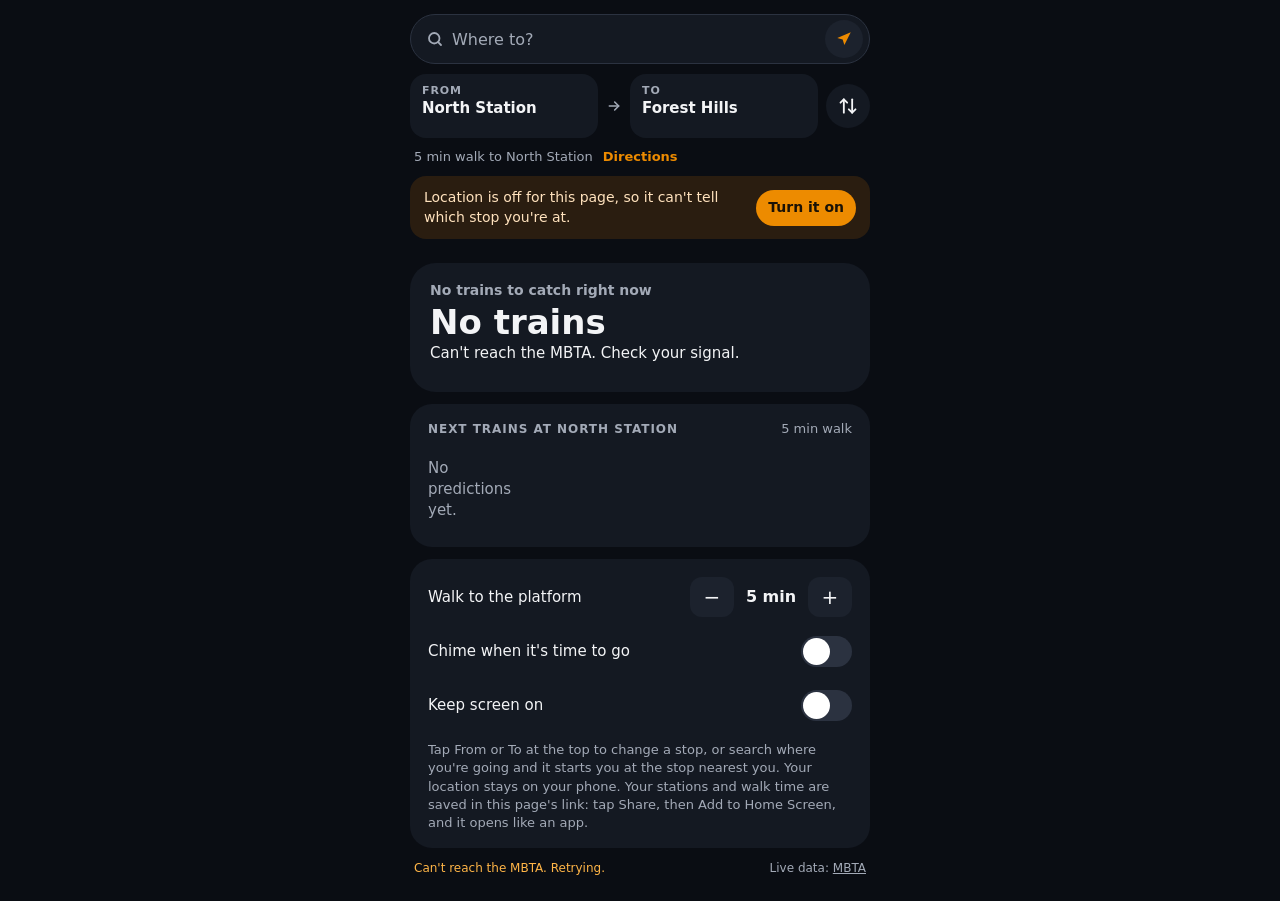
==== commute/index.html @ b3868ec7 "commute: your train coming up the line, and its cars front to back Co-Authored-By: Claude Opus 5.5 <" ====
<!doctype html>
<html lang="en">
<head>
<meta charset="utf-8">
<meta name="viewport" content="width=device-width,initial-scale=1,viewport-fit=cover">
<title>Muse Commute</title>
<meta name="description" content="Live Orange Line trains, timed from your walk.">
<meta name="robots" content="noindex,nofollow">
<meta name="theme-color" content="#0A0D13">
<meta name="apple-mobile-web-app-capable" content="yes">
<meta name="mobile-web-app-capable" content="yes">
<meta name="apple-mobile-web-app-status-bar-style" content="black-translucent">
<meta name="apple-mobile-web-app-title" content="Commute">
<link rel="apple-touch-icon" href="icon.png">
<link rel="icon" type="image/png" href="icon.png">
<style>
/* Layout: one phone-width column. The live "leave" card on top, your train, the line, then the controls. */
:root{
  --bg:#0A0D13; --card:#141922; --card-2:#1C222D; --line:#2B3240;
  --fg:#F3F4F6; --muted:#A3AAB7; --accent:#ED8B00; --accent-ink:#1A1206;
  --good:#5BD98A; --warn:#FFB547; --bad:#FF8A7A;
  --font:-apple-system,BlinkMacSystemFont,"SF Pro Text",system-ui,"Segoe UI",Roboto,sans-serif;
  --num:ui-rounded,"SF Pro Rounded",-apple-system,BlinkMacSystemFont,system-ui,sans-serif;
  color-scheme:dark;
}
*{box-sizing:border-box}
[hidden]{display:none!important}
html,body{margin:0;background:var(--bg);color:var(--fg)}
body{font-family:var(--font);font-size:16px;line-height:1.4;-webkit-font-smoothing:antialiased;-webkit-tap-highlight-color:transparent;
  padding-top:max(14px,env(safe-area-inset-top));padding-bottom:max(24px,env(safe-area-inset-bottom));
  padding-left:max(16px,env(safe-area-inset-left));padding-right:max(16px,env(safe-area-inset-right))}
.wrap{max-width:460px;margin:0 auto;display:flex;flex-direction:column;gap:12px}
button,select,input{font:inherit;color:inherit}
button{cursor:pointer}
:focus-visible{outline:2px solid var(--accent);outline-offset:2px}
.muted{color:var(--muted)}
.small{font-size:13px}

/* top: search bar, then the route chips */
.top{display:flex;flex-direction:column;gap:10px}
.searchbox{position:relative}
.search{display:flex;align-items:center;gap:8px;height:50px;padding:0 6px 0 15px;border-radius:999px;background:var(--card);border:1px solid var(--line);transition:border-color .2s}
.search:has(input:focus){border-color:var(--accent)}
.search .mag{flex:none;color:var(--muted)}
.search input{flex:1;min-width:0;height:100%;border:0;background:transparent;font-size:16px;color:var(--fg);outline:none;-webkit-appearance:none;appearance:none;padding:0}
.search input::placeholder{color:var(--muted)}
.search input::-webkit-search-cancel-button{-webkit-appearance:none}
.loc{flex:none;width:38px;height:38px;border-radius:50%;border:0;background:var(--card-2);color:var(--accent);display:grid;place-items:center}
.loc:active{background:var(--line)}
.loc.busy svg{animation:spin 1s linear infinite}
@keyframes spin{to{transform:rotate(360deg)}}
.cancel{flex:none;border:0;background:none;color:var(--accent);font-size:15px;font-weight:600;padding:0 12px;height:38px}
.sugg{position:absolute;left:0;right:0;top:56px;z-index:30;background:var(--card);border:1px solid var(--line);border-radius:20px;padding:6px;max-height:min(58vh,460px);overflow:auto;-webkit-overflow-scrolling:touch;box-shadow:0 18px 44px rgba(0,0,0,.55)}
.sg{display:flex;align-items:center;gap:12px;width:100%;min-height:52px;padding:8px 10px;border:0;border-radius:14px;background:none;text-align:left}
.sg:active,.sg:focus-visible{background:var(--card-2)}
.sg-ic{flex:none;width:30px;height:30px;border-radius:50%;display:grid;place-items:center;background:var(--card-2);color:var(--accent)}
.sg-ic.ol{background:var(--accent);color:var(--accent-ink);font-size:10px;font-weight:800}
.sg-main{display:flex;flex-direction:column;min-width:0}
.sg-main b{font-weight:600;font-size:16px;white-space:nowrap;overflow:hidden;text-overflow:ellipsis}
.sg-sub{font-size:13px;color:var(--muted);white-space:nowrap;overflow:hidden;text-overflow:ellipsis}
.sg-note{padding:10px 12px;font-size:13px;color:var(--muted)}
.route{display:flex;align-items:stretch;gap:8px}
.route .arrow,.route .icon-btn{align-self:center}
.stn{flex:1 1 0;min-width:0;display:flex;flex-direction:column;align-items:flex-start;justify-content:flex-start;gap:2px;padding:9px 12px;min-height:64px;border-radius:16px;border:0;background:var(--card);text-align:left}
.stn:active{background:var(--card-2)}
.stn-lbl{font-size:11px;font-weight:700;letter-spacing:.08em;text-transform:uppercase;color:var(--muted)}
.stn-name{font-size:15px;font-weight:650;line-height:1.15;max-width:100%;display:-webkit-box;-webkit-line-clamp:2;-webkit-box-orient:vertical;overflow:hidden}
.route .arrow{flex:none;color:var(--muted)}
.icon-btn{flex:none;width:44px;height:44px;border-radius:50%;border:0;background:var(--card);display:grid;place-items:center;color:var(--fg)}
.icon-btn:active{background:var(--card-2)}
.lochelp{border-radius:16px;background:#2A1D10;color:#FFE2BD;padding:12px 14px;font-size:14px;display:flex;flex-direction:column;gap:8px}
.lochelp-head{display:flex;align-items:center;gap:10px}
.lochelp-head span{flex:1;min-width:0}
.lochelp button{flex:none;border:0;border-radius:999px;background:var(--accent);color:var(--accent-ink);font-weight:700;font-size:14px;padding:8px 12px;min-height:36px}
.lochelp ol{margin:0;padding-left:20px;display:flex;flex-direction:column;gap:6px;color:#FFE9CC}
.lochelp b{color:#FFFFFF}
.getthere{display:flex;align-items:center;gap:6px 10px;flex-wrap:wrap;font-size:13px;color:var(--muted);padding:0 4px;min-height:18px}
.getthere a{color:var(--accent);font-weight:600;text-decoration:none}
.getthere .warn{color:var(--warn)}

/* alerts */
.alert{display:flex;gap:10px;align-items:flex-start;padding:11px 13px;border-radius:14px;background:#2A1D10;color:#FFE2BD;font-size:14px}
.alert.bad{background:#2E1715;color:#FFD3CC}
.alert .chip{flex:none;font-size:11px;font-weight:700;text-transform:uppercase;letter-spacing:.06em;padding:3px 7px;border-radius:999px;background:rgba(255,181,71,.18);color:var(--warn);margin-top:1px}
.alert.bad .chip{background:rgba(255,138,122,.18);color:var(--bad)}
.okline{display:flex;align-items:center;gap:8px;font-size:13px;color:var(--muted);padding:0 2px}
.okline i{width:8px;height:8px;border-radius:50%;background:var(--good);display:inline-block}

/* hero: the Live Activity, on the web */
.hero{border-radius:26px;background:var(--card);padding:18px 20px 20px;display:flex;flex-direction:column;gap:4px;transition:background .4s ease}
.hero-label{font-size:14px;font-weight:600;color:var(--muted)}
.hero-big{font-family:var(--num);font-size:76px;line-height:1;font-weight:700;letter-spacing:-1px;font-variant-numeric:tabular-nums;color:var(--fg)}
.hero-sub{font-size:15px;color:var(--fg)}
.hero-alt{font-size:13px;color:var(--muted);margin-top:4px}
.hero.calm .hero-big{color:var(--fg)}
.hero.soon .hero-big{color:var(--accent)}
.hero.now{background:var(--accent)}
.hero.now .hero-label,.hero.now .hero-sub,.hero.now .hero-big,.hero.now .hero-alt{color:var(--accent-ink)}
.hero.rush{background:#C2410C}
.hero.rush .hero-label,.hero.rush .hero-sub,.hero.rush .hero-big,.hero.rush .hero-alt{color:#FFF4EC}
.hero.none .hero-big{font-size:34px;letter-spacing:0}
@media (prefers-reduced-motion:no-preference){
  .hero.now{animation:pulse 1.6s ease-in-out infinite}
  @keyframes pulse{0%,100%{box-shadow:0 0 0 0 rgba(237,139,0,.55)}50%{box-shadow:0 0 0 10px rgba(237,139,0,0)}}
}

/* cards */
.card{border-radius:22px;background:var(--card);padding:16px 18px;display:flex;flex-direction:column;gap:10px}
.card-head{display:flex;align-items:center;justify-content:space-between;gap:8px}
.eyebrow{font-size:12px;font-weight:700;letter-spacing:.08em;text-transform:uppercase;color:var(--muted)}
.pill{font-family:var(--num);font-weight:700;font-size:15px;padding:4px 10px;border-radius:999px;background:var(--card-2);font-variant-numeric:tabular-nums}
.pill.you{background:var(--accent);color:var(--accent-ink)}
.where{font-size:22px;font-weight:650;line-height:1.2}
.stops{font-size:14px;color:var(--muted)}

/* your train, coming up the line to you (it travels left to right, toward the You dot) */
.away{display:flex;align-items:baseline;gap:8px;flex-wrap:wrap}
.away-big{font-family:var(--num);font-size:30px;font-weight:700;letter-spacing:-.3px;line-height:1.1}
.away-sub{font-size:15px;color:var(--muted)}
.approach{position:relative;height:76px;margin:2px 16px 0 48px}
.ap-rail{position:absolute;left:-48px;right:0;top:30px;height:4px;border-radius:2px;background:var(--line)}
.ap-flow{position:absolute;right:0;top:30px;height:4px;border-radius:2px;background:repeating-linear-gradient(90deg,var(--accent) 0 9px,rgba(237,139,0,.22) 9px 16px);transition:left 1.4s cubic-bezier(.2,.8,.2,1)}
.ap-dot{position:absolute;top:26px;width:12px;height:12px;margin-left:-6px;border-radius:50%;background:var(--card);border:3px solid #4A5366;box-sizing:border-box}
.ap-dot.you{top:21px;width:22px;height:22px;margin-left:-11px;background:var(--accent);border:3px solid #FFFFFF;box-shadow:0 0 0 6px rgba(237,139,0,.16)}
.ap-tag{position:absolute;top:-2px;transform:translateX(-50%);font-size:11px;font-weight:800;letter-spacing:.06em;text-transform:uppercase;padding:2px 8px;border-radius:999px;background:var(--accent);color:var(--accent-ink);white-space:nowrap}
.ap-name{position:absolute;top:52px;font-size:12px;color:var(--muted);white-space:nowrap}
.ap-name.first{left:-6px}
.ap-name.last{right:-16px;color:var(--fg);font-weight:650}
.ap-train{position:absolute;top:22px;width:46px;height:20px;margin-left:-46px;box-sizing:border-box;border-radius:5px 12px 12px 5px;background:#7C8597;display:flex;align-items:center;justify-content:flex-end;padding-right:5px;transition:left 1.4s cubic-bezier(.2,.8,.2,1),opacity .4s}
.ap-train::before{content:"";position:absolute;left:5px;right:13px;top:5px;height:5px;border-radius:2px;background:repeating-linear-gradient(90deg,rgba(255,255,255,.6) 0 5px,transparent 5px 8px)}
.ap-train::after{content:"";width:4px;height:4px;border-radius:50%;background:#FFF4D6}
.ap-train.other{top:25px;width:34px;height:14px;margin-left:-34px;opacity:.75}
.ap-train.other::before{top:4px;height:3px;right:10px}
.ap-train.you{background:var(--accent);box-shadow:0 0 16px rgba(237,139,0,.5);z-index:2}
.ap-train.far{opacity:.5}
@media (prefers-reduced-motion:no-preference){
  .ap-flow{animation:flow .8s linear infinite}
  @keyframes flow{to{background-position:16px 0}}
  .ap-train.here{animation:here 1.2s ease-in-out infinite}
  @keyframes here{50%{box-shadow:0 0 0 8px rgba(237,139,0,.25)}}
}
@media (prefers-reduced-motion:reduce){.ap-train,.ap-flow{transition:none}}

/* the cars: back on the left, front on the right (the end that pulls in first) */
.consist{display:flex;flex-direction:column;gap:7px;margin-top:2px}
.cars2{display:flex;gap:4px;padding-top:18px}
.car2{position:relative;flex:1 1 0;min-width:0;height:40px}
.car2 .body{position:absolute;inset:0;border-radius:6px;background:#222937;border:1px solid #2E3646;overflow:hidden}
.car2.nose .body{border-radius:6px 17px 17px 6px}
.car2 .body::before{content:"";position:absolute;left:6px;right:6px;top:7px;height:8px;border-radius:2px;background:repeating-linear-gradient(90deg,rgba(255,255,255,.22) 0 7px,transparent 7px 11px);z-index:1}
.car2.nose .body::before{right:15px}
.car2 i{position:absolute;left:0;right:0;bottom:0;transition:height .6s ease}
.car2.l0 i{background:#3A4252}
.car2.l1 i{background:#2F7A55}
.car2.l2 i{background:#B07E26}
.car2.l3 i,.car2.l4 i{background:#B8463B}
.car2.best .body{border-color:var(--good);box-shadow:0 0 0 2px rgba(91,217,138,.35)}
.car2 em{position:absolute;top:-18px;left:50%;transform:translateX(-50%);font-style:normal;font-size:10px;font-weight:800;letter-spacing:.05em;text-transform:uppercase;color:var(--good);white-space:nowrap}
.consist-ends{display:flex;justify-content:space-between;font-size:11px;font-weight:800;letter-spacing:.08em;text-transform:uppercase;color:var(--muted)}
.consist-ends .front{color:var(--fg)}
.legend{display:flex;gap:12px;flex-wrap:wrap;font-size:12px;color:var(--muted)}
.legend i{display:inline-block;width:9px;height:9px;border-radius:3px;margin-right:5px;vertical-align:-1px}
.legend .l1{background:#2F7A55}
.legend .l2{background:#B07E26}
.legend .l3{background:#B8463B}
.ride-note{font-size:13px;color:var(--muted)}

/* next trains */
.list{list-style:none;margin:0;padding:0;display:flex;flex-direction:column}
.list li{display:grid;grid-template-columns:64px 74px 1fr;align-items:center;gap:8px;padding:10px 0;border-top:1px solid var(--line);font-size:15px}
.list li:first-child{border-top:0}
.list .t{font-family:var(--num);font-weight:700;font-variant-numeric:tabular-nums}
.list .in{color:var(--muted);font-variant-numeric:tabular-nums}
.list .tag{justify-self:end;text-align:right;font-size:13px;color:var(--muted)}
.list li.you .tag{color:var(--accent);font-weight:650}
.list li.rush .tag{color:var(--warn);font-weight:650}
.list li.missed{opacity:.5}

/* settings */
.settings .row{display:flex;align-items:center;justify-content:space-between;gap:12px;min-height:44px}
.settings label,.settings .lbl{font-size:15px}
.lbl-sub{display:block;font-size:12px;color:var(--muted)}
.settings select{appearance:none;-webkit-appearance:none;background:var(--card-2);border:0;border-radius:12px;padding:10px 34px 10px 12px;font-size:15px;max-width:62%;
  background-image:linear-gradient(45deg,transparent 50%,var(--muted) 50%),linear-gradient(135deg,var(--muted) 50%,transparent 50%);
  background-position:calc(100% - 17px) 52%,calc(100% - 12px) 52%;background-size:5px 5px;background-repeat:no-repeat}
.stepper{display:flex;align-items:center;gap:6px}
.stepper button{width:44px;height:40px;border-radius:12px;border:0;background:var(--card-2);font-size:20px;line-height:1}
.stepper button:active{background:var(--line)}
.stepper output{min-width:62px;text-align:center;font-family:var(--num);font-weight:700;font-variant-numeric:tabular-nums}
.switch{appearance:none;-webkit-appearance:none;width:51px;height:31px;border-radius:999px;background:var(--line);position:relative;flex:none;transition:background .2s;margin:0}
.switch::after{content:"";position:absolute;top:2px;left:2px;width:27px;height:27px;border-radius:50%;background:#fff;transition:transform .2s}
.switch:checked{background:var(--accent)}
.switch:checked::after{transform:translateX(20px)}
.hint{margin:4px 0 0;font-size:13px;color:var(--muted)}
.foot{display:flex;justify-content:space-between;gap:12px;font-size:12px;color:var(--muted);padding:0 4px}
.foot a{color:var(--muted)}
.stale{color:var(--warn)}
</style>
</head>
<body>
<div class="wrap">
  <header class="top">
    <div class="searchbox" id="searchbox">
      <div class="search">
        <svg class="mag" width="18" height="18" viewBox="0 0 24 24" fill="none" stroke="currentColor" stroke-width="2.4" stroke-linecap="round" aria-hidden="true"><circle cx="11" cy="11" r="7"></circle><path d="M20 20l-3.5-3.5"></path></svg>
        <input id="q" type="search" placeholder="Where to?" aria-label="Where to?" autocomplete="off" autocorrect="off" autocapitalize="off" spellcheck="false" enterkeyhint="go" role="combobox" aria-controls="sugg" aria-expanded="false">
        <button class="loc" id="locBtn" type="button" aria-label="Start from the stop nearest to me">
          <svg width="18" height="18" viewBox="0 0 24 24" fill="currentColor" aria-hidden="true"><path d="M21 3L3 10.5l7.2 2.3L12.5 20z"></path></svg>
        </button>
        <button class="cancel" id="cancelBtn" type="button" hidden>Cancel</button>
      </div>
      <div class="sugg" id="sugg" role="listbox" aria-label="Stations" hidden></div>
    </div>
    <div class="route">
      <button class="stn" id="fromBtn" type="button" aria-label="Change where you start"><span class="stn-lbl">From</span><span class="stn-name" id="fromName">…</span></button>
      <svg class="arrow" width="16" height="16" viewBox="0 0 24 24" fill="none" stroke="currentColor" stroke-width="2.4" stroke-linecap="round" stroke-linejoin="round" aria-hidden="true"><path d="M5 12h14"></path><path d="M13 6l6 6-6 6"></path></svg>
      <button class="stn" id="toBtn" type="button" aria-label="Change where you're going"><span class="stn-lbl">To</span><span class="stn-name" id="toName">…</span></button>
      <button class="icon-btn" id="swapBtn" type="button" aria-label="Swap direction">
        <svg width="20" height="20" viewBox="0 0 24 24" fill="none" stroke="currentColor" stroke-width="2.2" stroke-linecap="round" stroke-linejoin="round" aria-hidden="true"><path d="M7 4v16"></path><path d="M3 8l4-4 4 4"></path><path d="M17 20V4"></path><path d="M21 16l-4 4-4-4"></path></svg>
      </button>
    </div>
    <div class="getthere" id="getThere"></div>
    <div class="lochelp" id="locHelp" hidden>
      <div class="lochelp-head"><span>Location is off for this page, so it can't tell which stop you're at.</span><button type="button" id="locHelpBtn" aria-expanded="false" aria-controls="locSteps">Turn it on</button></div>
      <ol id="locSteps" hidden>
        <li>iPhone <b>Settings</b> › <b>Privacy &amp; Security</b> › <b>Location Services</b>: on. Then <b>Safari Websites</b> › <b>While Using the App</b>, with <b>Precise Location</b> on.</li>
        <li>Back in Safari: tap <b>≡</b> next to the address › <b>Website Settings</b> › <b>Location</b> › <b>Allow</b>.</li>
        <li>Come back here. It finds your stop by itself.</li>
      </ol>
    </div>
  </header>

  <div id="alerts"></div>

  <section class="hero calm" id="hero" aria-live="polite">
    <div class="hero-label" id="heroLabel">Loading live trains</div>
    <div class="hero-big" id="heroBig">…</div>
    <div class="hero-sub" id="heroSub">&nbsp;</div>
    <div class="hero-alt" id="heroAlt"></div>
  </section>

  <section class="card" id="trainCard" hidden>
    <div class="card-head"><span class="eyebrow" id="trainHead">Your train</span><span class="pill you" id="trainTime"></span></div>
    <div class="away"><span class="away-big" id="awayBig"></span><span class="away-sub" id="awaySub"></span></div>
    <div class="approach" id="approach" role="img"></div>
    <div id="trainCars"></div>
    <div class="ride-note" id="rideNote"></div>
  </section>

  <section class="card">
    <div class="card-head"><span class="eyebrow" id="listHead">Next trains</span><span class="muted small" id="walkNote"></span></div>
    <ol class="list" id="list"></ol>
  </section>

  <section class="card settings" aria-label="Settings">
    <div class="row"><span class="lbl" id="walkLbl">Walk to the platform<span class="lbl-sub" id="walkSrc"></span></span>
      <div class="stepper" role="group" aria-labelledby="walkLbl">
        <button type="button" id="walkMinus" aria-label="One minute less">−</button>
        <output id="walkOut" aria-live="polite">6 min</output>
        <button type="button" id="walkPlus" aria-label="One minute more">+</button>
      </div>
    </div>
    <div class="row"><label for="soundChk">Chime when it's time to go</label><input type="checkbox" class="switch" id="soundChk"></div>
    <div class="row"><label for="awakeChk">Keep screen on</label><input type="checkbox" class="switch" id="awakeChk"></div>
    <p class="hint">Tap From or To at the top to change a stop, or search where you're going and it starts you at the stop nearest you. Your location stays on your phone. Your stations and walk time are saved in this page's link: tap Share, then Add to Home Screen, and it opens like an app.</p>
  </section>

  <footer class="foot"><span id="statusLine">Connecting to the MBTA…</span><span>Live data: <a href="https://www.mbta.com/developers" target="_blank" rel="noopener">MBTA</a></span></footer>
</div>

<script>
(function () {
  'use strict';
  var VERSION = '2026-11-17-7';
  var API = 'https://api-v3.mbta.com';
  var POLL_MS = 15000, ALERT_MS = 120000;
  var CUSHION = 45000;   // aim to be on the platform this long before the train pulls in
  var LAST_CALL = 10000; // the latest you can reach the platform before it leaves

  // Orange Line, south to north: [key, name, short name, platform ids]
  var STATIONS = [
    ['forhl', 'Forest Hills', 'Forest Hills', ['70001', 'Forest Hills-01', 'Forest Hills-02']],
    ['grnst', 'Green Street', 'Green St', ['70002', '70003']],
    ['sbmnl', 'Stony Brook', 'Stony Brook', ['70004', '70005']],
    ['jaksn', 'Jackson Square', 'Jackson Sq', ['70006', '70007']],
    ['rcmnl', 'Roxbury Crossing', 'Roxbury Crossing', ['70008', '70009']],
    ['rugg', 'Ruggles', 'Ruggles', ['70010', '70011']],
    ['masta', 'Massachusetts Avenue', 'Mass Ave', ['70012', '70013']],
    ['bbsta', 'Back Bay', 'Back Bay', ['70014', '70015']],
    ['tumnl', 'Tufts Medical Center', 'Tufts Medical', ['70016', '70017']],
    ['chncl', 'Chinatown', 'Chinatown', ['70018', '70019']],
    ['dwnxg', 'Downtown Crossing', 'Downtown Crossing', ['70020', '70021']],
    ['state', 'State', 'State', ['70022', '70023']],
    ['haecl', 'Haymarket', 'Haymarket', ['70024', '70025']],
    ['north', 'North Station', 'North Station', ['70026', '70027']],
    ['ccmnl', 'Community College', 'Community College', ['70028', '70029']],
    ['sull', 'Sullivan Square', 'Sullivan Sq', ['70030', '70031']],
    ['astao', 'Assembly', 'Assembly', ['70278', '70279']],
    ['welln', 'Wellington', 'Wellington', ['70032', '70033']],
    ['mlmnl', 'Malden Center', 'Malden Center', ['70034', '70035']],
    ['ogmnl', 'Oak Grove', 'Oak Grove', ['70036', 'Oak Grove-01', 'Oak Grove-02']]
  ];
  var PLATFORM = {};
  STATIONS.forEach(function (s, i) { s[3].forEach(function (p) { PLATFORM[p] = i; }); PLATFORM['place-' + s[0]] = i; });
  function keyIndex(k) { for (var i = 0; i < STATIONS.length; i++) if (STATIONS[i][0] === k) return i; return -1; }

  // Where each station is (MBTA), and other names people use for it
  var GEO = {
    forhl: [42.30071, -71.11394, ['fh']],
    grnst: [42.31052, -71.10741, ['jp', 'jamaica plain']],
    sbmnl: [42.31706, -71.10425, []],
    jaksn: [42.32313, -71.09959, ['jackson']],
    rcmnl: [42.33140, -71.09545, ['roxbury', 'mission hill']],
    rugg: [42.33638, -71.08896, ['northeastern', 'neu']],
    masta: [42.34151, -71.08342, ['mass ave', 'symphony', 'berklee']],
    bbsta: [42.34735, -71.07573, ['copley', 'copley place', 'south end']],
    tumnl: [42.34966, -71.06392, ['tufts', 'theater district']],
    chncl: [42.35255, -71.06275, []],
    dwnxg: [42.35552, -71.06023, ['dtx', 'downtown', 'boston common', 'macys']],
    state: [42.35898, -71.05760, ['state street', 'faneuil hall', 'old state house', 'financial district']],
    haecl: [42.36302, -71.05829, ['north end']],
    north: [42.36558, -71.06129, ['td garden', 'garden']],
    ccmnl: [42.37362, -71.06953, ['bunker hill', 'charlestown']],
    sull: [42.38397, -71.07699, ['sullivan']],
    astao: [42.39281, -71.07726, ['assembly row', 'somerville']],
    welln: [42.40237, -71.07708, ['medford']],
    mlmnl: [42.42663, -71.07411, ['malden']],
    ogmnl: [42.43668, -71.07110, []]
  };
  function stLat(i) { return GEO[STATIONS[i][0]][0]; }
  function stLon(i) { return GEO[STATIONS[i][0]][1]; }
  function meters(aLat, aLon, bLat, bLon) {
    var R = 6371000, r = Math.PI / 180, dLat = (bLat - aLat) * r, dLon = (bLon - aLon) * r;
    var x = Math.sin(dLat / 2) * Math.sin(dLat / 2) + Math.cos(aLat * r) * Math.cos(bLat * r) * Math.sin(dLon / 2) * Math.sin(dLon / 2);
    return 2 * R * Math.asin(Math.min(1, Math.sqrt(x)));
  }
  function nearest(lat, lon) {
    var best = 0, bestM = Infinity;
    STATIONS.forEach(function (s, i) { var m = meters(lat, lon, stLat(i), stLon(i)); if (m < bestM) { bestM = m; best = i; } });
    return { i: best, m: bestM };
  }
  // On foot: about 80 m a minute on real streets (30% longer than a straight line), plus 1.5 min down to the platform.
  function streetMin(m) { return Math.max(1, Math.round(m * 1.3 / 80)); }
  function walkFor(m) { return Math.max(1, Math.min(30, Math.round(m * 1.3 / 80 + 1.5))); }

  var state = {
    from: keyIndex('north'), to: keyIndex('forhl'), walk: 5, sound: false, awake: false,
    trains: [], alerts: [], fetchedAt: 0, error: '', backoffUntil: 0,
    here: null, place: null, fromSource: 'auto', walkSource: 'manual', locMsg: '',
    startFix: null, placedOnce: false, riding: null, boardCandidate: null, destArr: {}, locDenied: false
  };
  var chimed = {};
  var $ = function (id) { return document.getElementById(id); };

  // ---------- settings: link first, then this device, then defaults ----------
  function loadSettings() {
    var saved = null;
    try { saved = JSON.parse(localStorage.getItem('muse-commute') || 'null'); } catch (e) { saved = null; }
    if (saved) {
      if (STATIONS[saved.from]) state.from = saved.from;
      if (STATIONS[saved.to]) state.to = saved.to;
      if (saved.walk >= 1 && saved.walk <= 30) state.walk = saved.walk;
      state.sound = !!saved.sound; state.awake = !!saved.awake;
      if (saved.walkSource) state.walkSource = saved.walkSource;
    }
    var h = new URLSearchParams(location.hash.slice(1));
    var f = keyIndex(h.get('from') || ''), t = keyIndex(h.get('to') || ''), w = parseInt(h.get('walk') || '', 10);
    if (f >= 0) state.from = f;
    if (t >= 0) state.to = t;
    if (w >= 1 && w <= 30) state.walk = w;
    if (state.from === state.to) state.to = state.from === 0 ? 1 : state.from - 1;
  }
  function saveSettings() {
    try { localStorage.setItem('muse-commute', JSON.stringify({ from: state.from, to: state.to, walk: state.walk, sound: state.sound, awake: state.awake, walkSource: state.walkSource })); } catch (e) {}
    var q = 'from=' + STATIONS[state.from][0] + '&to=' + STATIONS[state.to][0] + '&walk=' + state.walk;
    try { history.replaceState(null, '', '#' + q); } catch (e) {}
  }
  function dir() { return state.to > state.from ? 1 : 0; }      // 1 = toward Oak Grove
  function sgn() { return dir() === 1 ? 1 : -1; }

  // ---------- time helpers ----------
  var clockFmt = new Intl.DateTimeFormat('en-US', { hour: 'numeric', minute: '2-digit', timeZone: 'America/New_York' });
  function clock(ms) { return clockFmt.format(ms).replace(/\s?[AP]M$/, ''); }
  function mmss(ms) {
    var s = Math.max(0, Math.round(ms / 1000));
    if (s >= 3600) { var h = Math.floor(s / 3600), m = Math.floor((s % 3600) / 60); return h + ':' + String(m).padStart(2, '0') + ' h'; }
    return Math.floor(s / 60) + ':' + String(s % 60).padStart(2, '0');
  }
  function inMin(ms) {
    if (ms < 30000) return 'now';
    var m = Math.round(ms / 60000);
    return m < 1 ? 'now' : 'in ' + m + ' min';
  }
  function esc(s) { return String(s == null ? '' : s).replace(/[&<>"']/g, function (c) { return { '&': '&amp;', '<': '&lt;', '>': '&gt;', '"': '&quot;', "'": '&#39;' }[c]; }); }

  // ---------- MBTA ----------
  function api(path, params) {
    var u = new URL(API + path);
    Object.keys(params).forEach(function (k) { u.searchParams.set(k, params[k]); });
    var ctl = ('AbortController' in window) ? new AbortController() : null;
    var timer = ctl ? setTimeout(function () { ctl.abort(); }, 10000) : 0;
    return fetch(u.toString(), { signal: ctl ? ctl.signal : undefined, headers: { Accept: 'application/vnd.api+json' } })
      .then(function (r) {
        clearTimeout(timer);
        if (r.status === 429) { var e = new Error('busy'); e.code = 429; throw e; }
        if (!r.ok) throw new Error('HTTP ' + r.status);
        return r.json();
      }, function (err) { clearTimeout(timer); throw err; });
  }

  var loading = false, loadingKey = '';
  function loadTrains() {
    var from = state.from, to = state.to, d = dir(), key = from + '-' + to;
    if ((loading && loadingKey === key) || Date.now() < state.backoffUntil) return;
    loading = true; loadingKey = key;
    api('/predictions', {
      'filter[stop]': 'place-' + STATIONS[from][0] + ',place-' + STATIONS[to][0],
      'filter[route]': 'Orange',
      'filter[direction_id]': String(d),
      'include': 'vehicle'
    }).then(function (j) {
      if (from !== state.from || to !== state.to) return; // settings changed meanwhile
      var vehicles = {};
      (j.included || []).forEach(function (v) { if (v.type === 'vehicle') vehicles[v.id] = v; });
      var byTrip = {};
      (j.data || []).forEach(function (p) {
        var a = p.attributes || {}, r = p.relationships || {};
        if (a.schedule_relationship === 'SKIPPED' || a.schedule_relationship === 'CANCELLED') return;
        var tripId = r.trip && r.trip.data && r.trip.data.id;
        var stopId = r.stop && r.stop.data && r.stop.data.id;
        if (!tripId || !(stopId in PLATFORM)) return;
        var si = PLATFORM[stopId];
        var t = byTrip[tripId] || (byTrip[tripId] = { trip: tripId, vehicleId: null });
        var arr = a.arrival_time ? Date.parse(a.arrival_time) : null;
        var dep = a.departure_time ? Date.parse(a.departure_time) : null;
        if (si === from) {
          t.arr = arr != null ? arr : dep;
          t.dep = dep != null ? dep : (arr != null ? arr + 40000 : null);
          t.status = a.status || '';
        } else if (si === to) {
          t.destArr = arr != null ? arr : dep;
        }
        var vid = r.vehicle && r.vehicle.data && r.vehicle.data.id;
        if (vid) t.vehicleId = vid;
      });
      Object.keys(byTrip).forEach(function (k) { if (byTrip[k].destArr) state.destArr[k] = byTrip[k].destArr; });
      state.trains = Object.keys(byTrip).map(function (k) { return byTrip[k]; })
        .filter(function (t) { return t.arr; })
        .map(function (t) { t.vehicle = t.vehicleId ? vehicles[t.vehicleId] || null : null; return t; })
        .sort(function (a, b) { return a.arr - b.arr; });
      state.fetchedAt = Date.now();
      state.error = '';
      render();
    }).catch(function (e) {
      if (e && e.code === 429) { state.backoffUntil = Date.now() + 30000; state.error = 'busy'; }
      else state.error = 'offline';
      render();
    }).then(function () { if (loadingKey === key) loading = false; });
  }

  var KEEP_EFFECTS = { DELAY: 1, SUSPENSION: 1, SHUTTLE: 1, DETOUR: 1, STOP_CLOSURE: 1, STATION_CLOSURE: 1, CANCELLATION: 1, SNOW_ROUTE: 1, TRACK_CHANGE: 1, STOP_MOVE: 1, SERVICE_CHANGE: 3, NOTICE: 5, STATION_ISSUE: 5, EXTRA_SERVICE: 9 };
  function loadAlerts() {
    api('/alerts', { 'filter[route]': 'Orange', 'filter[datetime]': 'NOW', 'filter[activity]': 'BOARD,EXIT,RIDE' })
      .then(function (j) { state.alerts = j.data || []; render(); })
      .catch(function () { /* keep what we had */ });
  }
  function relevantAlerts() {
    var lo = Math.min(state.from, state.to), hi = Math.max(state.from, state.to);
    return state.alerts.filter(function (al) {
      var a = al.attributes || {};
      var need = KEEP_EFFECTS[a.effect];
      if (!need || (a.severity || 0) < need) return false;
      return (a.informed_entity || []).some(function (e) {
        if (e.route && e.route !== 'Orange') return false;
        if (!e.stop) return true;                       // the whole line
        var i = PLATFORM[e.stop];
        return i != null && i >= lo && i <= hi;          // a stop on your ride
      });
    }).sort(function (a, b) { return (b.attributes.severity || 0) - (a.attributes.severity || 0); }).slice(0, 2);
  }

  // ---------- where is a train ----------
  // A train still finishing its trip the other way (it turns around at the end) isn't on your side yet.
  function onThisTrip(t) {
    var v = t.vehicle, r = v && v.relationships;
    return !!(r && r.trip && r.trip.data && r.trip.data.id === t.trip);
  }
  function position(t) {
    var v = t.vehicle; if (!v || !onThisTrip(t)) return null;
    var sid = v.relationships && v.relationships.stop && v.relationships.stop.data && v.relationships.stop.data.id;
    if (!(sid in PLATFORM)) return null;
    var idx = PLATFORM[sid], st = (v.attributes && v.attributes.current_status) || 'IN_TRANSIT_TO';
    var back = st === 'STOPPED_AT' ? 0 : st === 'INCOMING_AT' ? 0.25 : 0.55;
    return { idx: idx, status: st, pos: idx - sgn() * back };
  }
  function stopsAway(p) { return (state.from - p.idx) * sgn(); }
  function where(t) {
    var p = position(t), startName = STATIONS[dir() === 1 ? 0 : 19][1];
    if (!p && t.vehicle) return { text: 'Turning around at ' + startName, sub: 'Then it heads your way' };
    if (!p) return { text: t.status || 'Not on the line yet', sub: 'It starts at ' + startName };
    var name = STATIONS[p.idx][1], n = stopsAway(p);
    if (n === 0) return p.status === 'STOPPED_AT' ? { text: 'Boarding at ' + name, sub: 'Doors open now' } : { text: 'Pulling into ' + name, sub: 'Almost there' };
    if (n < 0) return { text: 'Just left ' + STATIONS[state.from][1], sub: '' };
    var lead = p.status === 'STOPPED_AT' ? 'At ' : p.status === 'INCOMING_AT' ? 'Pulling into ' : 'Heading to ';
    return { text: lead + name, sub: n === 1 ? '1 stop away' : n + ' stops away' };
  }

  // ---------- when to leave ----------
  function plan(t, now, walkMs) {
    var walk = walkMs;
    var comfy = t.arr - CUSHION - walk;
    var last = (t.dep != null ? t.dep : t.arr + 40000) - LAST_CALL - walk;
    if (now <= comfy) return { kind: 'leave', at: comfy, slack: comfy - now };
    if (now <= last) return { kind: now - comfy < 20000 ? 'go' : 'rush', at: last, slack: last - now };
    return { kind: 'missed' };
  }

  // ---------- render ----------
  // Your train coming up the line: the last few stops before yours, left to right, with your train
  // (orange, its front to the right) and the ones around it (grey), gliding as they move.
  var trackKey = '';
  function renderApproach(target, now) {
    var el = $('approach'), s = sgn(), from = state.from;
    var start = Math.max(0, Math.min(19, from - 4 * s));
    var n = Math.abs(from - start) + 1;
    var key = start + ':' + from;
    if (key !== trackKey) {
      trackKey = key;
      var html = '<div class="ap-rail"></div><div class="ap-flow" id="apFlow"></div>';
      for (var k = 0; k < n; k++) {
        var i = start + k * s;
        html += '<span class="ap-dot' + (i === from ? ' you' : '') + '" style="left:' + (n === 1 ? 100 : k / (n - 1) * 100) + '%"></span>';
      }
      html += '<span class="ap-tag" style="left:100%">You</span>';
      if (n > 1) html += '<span class="ap-name first">' + esc(STATIONS[start][2]) + '</span>';
      html += '<span class="ap-name last">' + esc(STATIONS[from][2]) + '</span>';
      el.innerHTML = html;
    }
    var shown = state.trains.filter(function (t) { return t.dep > now - 15000; }).slice(0, 3);
    if (target && shown.indexOf(target) < 0) shown.push(target);
    var seen = {}, flowAt = null;
    shown.forEach(function (t) {
      var p = position(t), yours = !!target && t.trip === target.trip, x = 0, far = false, here = false;
      if (!p) far = true;
      else {
        x = n === 1 ? 100 : (p.pos - start) * s / (n - 1) * 100;
        if (x < 0) { x = 0; far = true; }
        if (x > 100) x = 100;
        here = p.idx === from && p.status === 'STOPPED_AT';
      }
      var id = 'ap-' + t.trip.replace(/[^\w-]/g, '_');
      seen[id] = 1;
      var m = document.getElementById(id);
      if (!m) { m = document.createElement('span'); m.id = id; m.style.left = x + '%'; el.appendChild(m); }
      m.className = 'ap-train ' + (yours ? 'you' : 'other') + (far ? ' far' : '') + (yours && here ? ' here' : '');
      m.style.left = x + '%';
      if (yours) flowAt = x;
    });
    Array.prototype.slice.call(el.querySelectorAll('.ap-train')).forEach(function (m) { if (!seen[m.id]) m.remove(); });
    var flow = $('apFlow');
    if (flow) {
      flow.style.left = (flowAt == null ? 100 : flowAt) + '%';
      flow.style.display = flowAt == null || flowAt >= 100 ? 'none' : '';
    }
  }

  var LEVEL = { EMPTY: 1, MANY_SEATS_AVAILABLE: 1, FEW_SEATS_AVAILABLE: 2, STANDING_ROOM_ONLY: 3, CRUSHED_STANDING_ROOM_ONLY: 4, FULL: 4 };
  var FILL = [12, 34, 62, 86, 100];
  // The train itself: the T lists its cars front first (the end that pulls in first, in the
  // direction it's going), so it's drawn back-to-front, left to right, nose on the right.
  function consistHTML(v) {
    var cs = v && v.attributes && v.attributes.carriages;
    if (!cs || !cs.length) return '';
    var cars = cs.map(function (c, i) { return { lv: LEVEL[c.occupancy_status] || 0, pct: c.occupancy_percentage, fromFront: i + 1 }; });
    var best = null;
    cars.forEach(function (c) {
      if (c.lv && (!best || c.lv < best.lv || (c.lv === best.lv && (c.pct || 0) < (best.pct || 0)))) best = c;
    });
    if (!best) return '';
    var ord = ['1st', '2nd', '3rd', '4th', '5th', '6th', '7th', '8th'];
    var words = ['no data', 'seats', 'a few seats', 'standing room', 'packed'];
    var aria = 'The train, front first: ' + cars.map(function (c) { return words[c.lv]; }).join(', ') + '. Emptiest: the ' + (ord[best.fromFront - 1] || best.fromFront + 'th') + ' car from the front.';
    var html = '<div class="consist" role="img" aria-label="' + esc(aria) + '"><div class="cars2">';
    cars.slice().reverse().forEach(function (c) {
      html += '<span class="car2 l' + c.lv + (c.fromFront === 1 ? ' nose' : '') + (c === best ? ' best' : '') + '"><span class="body"><i style="height:' + FILL[c.lv] + '%"></i></span>' + (c === best ? '<em>Emptiest</em>' : '') + '</span>';
    });
    html += '</div><div class="consist-ends"><span>Back</span><span class="front">Front \u2192</span></div>';
    html += '<div class="legend"><span><i class="l1"></i>Seats</span><span><i class="l2"></i>A few seats</span><span><i class="l3"></i>Standing</span></div></div>';
    return html;
  }

  // ---------- where you are, live ----------
  function freshFix() { return state.here && Date.now() - state.here.at < 120000 ? state.here : null; }
  function distTo(i, h) { return meters(h.lat, h.lon, stLat(i), stLon(i)); }
  // Your walk to the platform: from where you are when we know it, else your setting.
  function walkMs() {
    var h = freshFix();
    if (h && state.walkSource === 'location') {
      var m = distTo(state.from, h);
      return m <= 150 ? 45000 : (m * 1.3 / 80 * 60 + 60) * 1000;
    }
    return state.walk * 60000;
  }
  // wait: not left yet · way: walking to the station · at: at the station · ride: on the train
  function locMode() {
    if (state.riding) return 'ride';
    var h = freshFix();
    if (!h || h.acc > 250) return 'wait';
    var m = distTo(state.from, h);
    if (m <= 150) return 'at';
    var s0 = state.startFix;
    if (s0 && meters(s0.lat, s0.lon, h.lat, h.lon) > 60 && m < distTo(state.from, s0) - 40) return 'way';
    return 'wait';
  }

  function render() {
    var now = Date.now();
    var mode = locMode(), wms = walkMs();
    var fromS = STATIONS[state.from], toS = STATIONS[state.to];
    $('fromName').textContent = fromS[2];
    $('toName').textContent = toS[2];
    $('walkOut').textContent = state.walk + ' min';
    $('walkNote').textContent = mode === 'at' ? 'you\'re here' : Math.max(1, Math.round(wms / 60000)) + ' min walk';
    $('listHead').textContent = 'Next trains at ' + fromS[2];
    $('walkSrc').textContent = state.walkSource === 'location' ? 'Worked out from where you are' : state.walkSource === 'place' ? 'Worked out from that place' : '';
    renderGetThere(mode, wms);

    // alerts
    var al = relevantAlerts();
    $('alerts').innerHTML = al.length ? al.map(function (x) {
      var a = x.attributes, bad = (a.severity || 0) >= 7 || a.effect === 'SUSPENSION' || a.effect === 'SHUTTLE';
      var chip = a.effect === 'DELAY' ? 'Delays' : a.effect === 'SHUTTLE' ? 'Shuttle' : a.effect === 'SUSPENSION' ? 'No trains' : 'Heads up';
      return '<div class="alert' + (bad ? ' bad' : '') + '"><span class="chip">' + chip + '</span><span>' + esc(a.short_header || a.header) + '</span></div>';
    }).join('') : (state.fetchedAt ? '<div class="okline"><i></i>No delays reported on your ride</div>' : '');

    // pick the train you can make
    var target = null, tp = null, upcoming = [];
    var platformAt = now + wms;
    state.trains.forEach(function (t) {
      if (t.arr < now - 120000) return;
      var p;
      if (mode === 'at') p = { kind: t.dep - 15000 > now ? 'ok' : 'missed' };
      else if (mode === 'way') p = { kind: platformAt <= t.dep - 10000 ? (platformAt <= t.arr - 20000 ? 'pace' : 'hurry') : 'missed' };
      else if (mode === 'ride') p = { kind: 'ride' };
      else p = plan(t, now, wms);
      upcoming.push({ t: t, p: p });
      if (!target && mode !== 'ride' && p.kind !== 'missed') { target = t; tp = p; }
    });
    trackRide(mode, target, now);

    // hero
    var hero = $('hero'), label = '', big = '', sub = '', alt = '', cls = 'calm';
    if (mode === 'ride') {
      var arrive = state.destArr[state.riding.trip] || state.riding.destArr;
      label = 'Arriving at ' + toS[2] + ' in';
      big = arrive && arrive > now ? mmss(arrive - now) : 'Now';
      sub = 'On the ' + clock(state.riding.dep) + ' from ' + fromS[2] + (arrive ? ' · at ' + toS[2] + ' ' + clock(arrive) : '');
    }
    else if (!state.fetchedAt && !state.error) { label = 'Loading live trains'; big = '…'; }
    else if (!target) {
      cls = 'none'; label = 'No trains to catch right now'; big = 'No trains';
      sub = state.error ? 'Can\'t reach the MBTA. Check your signal.' : 'The Orange Line runs about 5 AM to 1 AM.';
    } else if (mode === 'at') {
      var nextOne = null;
      upcoming.forEach(function (u) { if (!nextOne && u.t.arr > target.arr) nextOne = u.t; });
      var tpos = position(target);
      if (tpos && tpos.idx === state.from && tpos.status === 'STOPPED_AT') {
        cls = 'now'; label = 'Your train is here'; big = 'Board';
        sub = 'Train at ' + fromS[2] + ': ' + clock(target.arr) + ', doors open';
        maybeChime(target.trip, 'now');
      } else {
        cls = target.arr - now <= 60000 ? 'soon' : 'calm';
        label = 'You\'re at ' + fromS[2] + '. Next train in';
        big = target.arr > now ? mmss(target.arr - now) : 'Now';
        sub = 'Train at ' + fromS[2] + ': ' + clock(target.arr) + (nextOne ? ' · then ' + clock(nextOne.arr) : '');
        maybeChime(target.trip, target.arr - now <= 60000 ? 'soon' : '');
      }
    } else if (mode === 'way') {
      var pace = tp.kind === 'pace';
      cls = pace ? 'calm' : 'rush';
      label = 'Train in';
      big = target.arr > now ? mmss(target.arr - now) : 'Now';
      sub = 'Train at ' + fromS[2] + ': ' + clock(target.arr);
      alt = pace ? 'You\'re on pace: about ' + Math.max(1, Math.round(wms / 60000)) + ' min to the platform' : 'Walk faster to make it';
      if (!pace) maybeChime(target.trip, 'now');
    } else {
      var trainAt = 'Train at ' + fromS[2] + ': ' + clock(target.arr);
      if (tp.kind === 'leave') {
        cls = tp.slack <= 60000 ? 'soon' : 'calm';
        label = tp.slack <= 60000 ? 'Get ready. Leave in' : 'Leave in';
        big = mmss(tp.slack);
        sub = trainAt;
        alt = 'Leave by ' + clock(tp.at) + ' and you\'re on the platform a minute early';
      } else if (tp.kind === 'go') {
        cls = 'now'; label = 'Leave now'; big = 'Go';
        sub = trainAt + ' (' + inMin(target.arr - now) + ')';
      } else {
        cls = 'rush'; label = 'Leave now and walk fast'; big = 'Hustle';
        sub = trainAt + ' (' + inMin(target.arr - now) + ')';
        var nextOk = null;
        upcoming.forEach(function (u) { if (!nextOk && u.t !== target && u.p.kind === 'leave') nextOk = u; });
        if (nextOk) alt = 'Or relax: the ' + clock(nextOk.t.arr) + ', leave in ' + mmss(nextOk.p.slack);
      }
      maybeChime(target.trip, tp.kind === 'leave' ? (tp.slack <= 60000 ? 'soon' : '') : 'now');
    }
    hero.className = 'hero ' + cls;
    $('heroLabel').textContent = label;
    $('heroBig').textContent = big;
    $('heroSub').textContent = sub || ' ';
    $('heroAlt').textContent = alt;

    // your train
    var card = $('trainCard');
    if (target && mode !== 'ride') {
      card.hidden = false;
      var tp2 = position(target), away = tp2 ? stopsAway(tp2) : null, big2, sub2;
      if (!tp2) {
        var startName = STATIONS[dir() === 1 ? 0 : 19][2];
        big2 = target.vehicle ? 'Turning around' : 'On its way';
        sub2 = (target.vehicle ? 'at ' : 'from ') + startName + ' · here ' + inMin(target.arr - now);
      } else if (away <= 0) {
        big2 = tp2.status === 'STOPPED_AT' ? 'It\'s here' : 'Pulling in';
        sub2 = tp2.status === 'STOPPED_AT' ? 'doors open' : 'right now';
      } else {
        big2 = away + (away === 1 ? ' stop away' : ' stops away');
        sub2 = 'here ' + inMin(target.arr - now);
      }
      $('awayBig').textContent = big2;
      $('awaySub').textContent = sub2;
      $('trainTime').textContent = clock(target.arr);
      $('trainHead').textContent = 'Your train at ' + fromS[2];
      renderApproach(target, now);
      $('approach').setAttribute('aria-label', 'Your train, ' + big2 + ', ' + sub2 + ', coming up to ' + fromS[2] + '.');
      $('trainCars').innerHTML = consistHTML(target.vehicle);
      $('rideNote').textContent = target.destArr ? 'Gets you to ' + toS[2] + ' at ' + clock(target.destArr) + '.' : '';
    } else card.hidden = true;

    // next trains
    var rows = upcoming.slice(0, 5).map(function (u) {
      var t = u.t, p = u.p, cls = '', tag = '';
      if (mode === 'ride') { tag = ''; }
      else if (mode === 'at') {
        if (t === target) { cls = 'you'; tag = 'Yours · next one'; }
        else if (p.kind === 'missed') { cls = 'missed'; tag = 'Gone'; }
      } else if (mode === 'way') {
        if (t === target) { cls = p.kind === 'pace' ? 'you' : 'you rush'; tag = p.kind === 'pace' ? 'Yours · on pace' : 'Yours · walk fast'; }
        else if (p.kind === 'missed') { cls = 'missed'; tag = 'Too soon'; }
      }
      else if (t === target) { cls = p.kind === 'rush' ? 'you rush' : 'you'; tag = p.kind === 'leave' ? 'Yours · leave ' + clock(p.at) : p.kind === 'go' ? 'Yours · leave now' : 'Yours · walk fast'; }
      else if (p.kind === 'missed') { cls = 'missed'; tag = 'Too soon'; }
      else if (p.kind === 'leave') tag = 'Leave ' + clock(p.at);
      else { cls = 'rush'; tag = 'Walk fast'; }
      return '<li class="' + cls + '"><span class="t">' + clock(t.arr) + '</span><span class="in">' + inMin(t.arr - now) + '</span><span class="tag">' + tag + '</span></li>';
    });
    $('list').innerHTML = rows.length ? rows.join('') : '<li><span class="muted">No predictions yet.</span></li>';

    // status
    var line = $('statusLine'), age = state.fetchedAt ? Math.round((now - state.fetchedAt) / 1000) : null;
    if (state.error === 'busy') { line.textContent = 'MBTA is busy. Trying again shortly.'; line.className = 'stale'; }
    else if (state.error && state.fetchedAt) { line.textContent = 'Offline. Last update ' + clock(state.fetchedAt) + '.'; line.className = 'stale'; }
    else if (state.error) { line.textContent = 'Can\'t reach the MBTA. Retrying.'; line.className = 'stale'; }
    else if (age != null) { line.textContent = 'Live · updated ' + (age < 5 ? 'just now' : age + ' s ago'); line.className = age > 60 ? 'stale' : ''; }
  }

  // ---------- chime ----------
  var actx = null;
  function unlockAudio() {
    try { if (navigator.audioSession) navigator.audioSession.type = 'playback'; } catch (e) {}
    try {
      if (!actx) { var AC = window.AudioContext || window.webkitAudioContext; if (AC) actx = new AC(); }
      if (actx && actx.state === 'suspended') actx.resume();
    } catch (e) {}
  }
  function ding(strong) {
    if (navigator.vibrate) { try { navigator.vibrate(strong ? [180, 90, 180] : 120); } catch (e) {} }
    if (!actx) return;
    var t0 = actx.currentTime + 0.03, notes = strong ? [784, 988, 1319] : [988];
    notes.forEach(function (f, i) {
      var o = actx.createOscillator(), g = actx.createGain(), st = t0 + i * 0.17;
      o.type = 'sine'; o.frequency.value = f;
      g.gain.setValueAtTime(0.0001, st);
      g.gain.exponentialRampToValueAtTime(0.4, st + 0.02);
      g.gain.exponentialRampToValueAtTime(0.0001, st + 0.7);
      o.connect(g); g.connect(actx.destination);
      o.start(st); o.stop(st + 0.75);
    });
  }
  function maybeChime(trip, phase) {
    if (!state.sound || !phase) return;
    var d = chimed[trip] || (chimed[trip] = {});
    if (phase === 'soon' && !d.soon) { d.soon = true; ding(false); }
    if (phase === 'now' && !d.now) { d.now = true; d.soon = true; ding(true); }
  }

  // ---------- keep the screen on ----------
  var lock = null;
  function holdScreen() {
    if (!state.awake || lock || !('wakeLock' in navigator) || document.visibilityState !== 'visible') return;
    navigator.wakeLock.request('screen').then(function (l) {
      lock = l; l.addEventListener('release', function () { lock = null; });
    }).catch(function () {});
  }
  function releaseScreen() { if (lock) { try { lock.release(); } catch (e) {} lock = null; } }

  // ---------- controls ----------
  function initToggles() {
    $('soundChk').checked = state.sound;
    $('awakeChk').checked = state.awake;
  }
  function routeChanged() {
    state.trains = []; state.fetchedAt = 0; state.error = ''; chimed = {}; trackKey = '';
    state.startFix = state.here; state.riding = null; state.boardCandidate = null;
    saveSettings(); render(); loadTrains();
  }
  $('swapBtn').addEventListener('click', function () {
    var f = state.from; state.from = state.to; state.to = f; state.place = null; state.fromSource = 'manual'; routeChanged();
  });

  // ---------- how to get there ----------
  function mapsLink(fromLat, fromLon, toLat, toLon) {
    var u = 'https://maps.apple.com/?dirflg=w&daddr=' + toLat.toFixed(5) + ',' + toLon.toFixed(5);
    if (fromLat != null) u += '&saddr=' + fromLat.toFixed(5) + ',' + fromLon.toFixed(5);
    return u;
  }
  function renderGetThere(mode, wms) {
    if (mode == null) { mode = locMode(); wms = walkMs(); }
    var f = state.from, t = state.to, html;
    if (state.locMsg) html = '<span class="warn">' + esc(state.locMsg) + '</span>';
    else if (mode === 'ride') html = '<span>On your way to ' + esc(STATIONS[t][2]) + '</span>';
    else if (mode === 'at') html = '<span>You\'re at ' + esc(STATIONS[f][2]) + ' · ' + Math.abs(t - f) + (Math.abs(t - f) === 1 ? ' stop' : ' stops') + ' to ' + esc(STATIONS[t][2]) + '</span>';
    else if (mode === 'way') html = '<span>About ' + Math.max(1, Math.round(wms / 60000)) + ' min to ' + esc(STATIONS[f][2]) + '</span>'
        + '<a href="' + mapsLink(null, null, stLat(f), stLon(f)) + '" target="_blank" rel="noopener">Directions</a>';
    else {
      html = '<span>' + (state.walkSource === 'location' ? 'Walk about ' + state.walk + ' min to ' : state.walk + ' min walk to ') + esc(STATIONS[f][2]) + '</span>'
        + '<a href="' + mapsLink(null, null, stLat(f), stLon(f)) + '" target="_blank" rel="noopener">Directions</a>';
      if (state.place) {
        html += '<span>Then ' + streetMin(state.place.m) + ' min from ' + esc(STATIONS[t][2]) + ' to ' + esc(state.place.name) + '</span>'
          + '<a href="' + mapsLink(stLat(t), stLon(t), state.place.lat, state.place.lon) + '" target="_blank" rel="noopener">Map</a>';
      }
    }
    $('getThere').innerHTML = html;
  }
  var flashTimer = 0;
  function flash(msg) {
    state.locMsg = msg; renderGetThere();
    clearTimeout(flashTimer);
    flashTimer = setTimeout(function () { state.locMsg = ''; renderGetThere(); }, 7000);
  }

  // ---------- your location: start from the nearest stop ----------
  function useMyLocation(explicit) {
    if (!('geolocation' in navigator)) { flash('This browser can\'t share your location. Tap From to pick your stop.'); return; }
    var btn = $('locBtn');
    btn.classList.add('busy'); clearTimeout(flashTimer); state.locMsg = 'Finding the stop nearest you…'; renderGetThere();
    navigator.geolocation.getCurrentPosition(function (pos) {
      btn.classList.remove('busy'); state.locMsg = '';
      var here = state.here = { lat: pos.coords.latitude, lon: pos.coords.longitude, acc: pos.coords.accuracy || 0, at: Date.now() };
      state.placedOnce = true;
      var n = nearest(here.lat, here.lon), name = STATIONS[n.i][2];
      if (n.m > 5000) { flash('You\'re ' + (n.m / 1609).toFixed(1) + ' mi from the Orange Line. Tap From to pick your stop.'); return; }
      var flipped = false;
      if (n.i === state.to) {
        if (!explicit) { flash('You\'re already closest to ' + name + ', about ' + walkFor(n.m) + ' min away.'); return; }
        state.to = state.from; state.place = null; flipped = true;   // you're at your destination's stop: go the other way
      }
      state.from = n.i; state.walk = walkFor(n.m); state.walkSource = 'location'; state.fromSource = 'auto';
      if (state.from === state.to) state.to = state.from === 0 ? 1 : state.from - 1;
      routeChanged();
      if (flipped) flash('You\'re nearest ' + name + ', so it flipped the direction.');
    }, function (err) {
      btn.classList.remove('busy'); state.locMsg = '';
      if (err && err.code === 1) { showLocHelp(true); $('locSteps').hidden = false; $('locHelpBtn').setAttribute('aria-expanded', 'true'); $('locHelpBtn').textContent = 'Hide'; }
      else flash('Couldn\'t find you just now. Tap From to pick your stop.');
    }, { enableHighAccuracy: true, timeout: 12000, maximumAge: 10000 });
  }
  $('locBtn').addEventListener('click', function () { state.fromSource = 'auto'; startWatching(); useMyLocation(true); });
  $('locHelpBtn').addEventListener('click', function () {
    var steps = $('locSteps'), open = steps.hidden;
    steps.hidden = !open;
    this.setAttribute('aria-expanded', open ? 'true' : 'false');
    this.textContent = open ? 'Hide' : 'Turn it on';
  });

  // ---------- following you while the page is open ----------
  var watchId = null;
  function startWatching() {
    if (watchId != null || !('geolocation' in navigator)) return;
    watchId = navigator.geolocation.watchPosition(onFix, function (err) {
      if (err && err.code === 1) {                       // refused: everything stays as you set it
        if (watchId != null) navigator.geolocation.clearWatch(watchId);
        watchId = null;
        showLocHelp(true);
      }
    }, { enableHighAccuracy: true, maximumAge: 5000, timeout: 30000 });
  }
  function showLocHelp(on) {
    state.locDenied = on;
    $('locHelp').hidden = !on;
  }
  // When it's turned on in Settings and you come back, pick it up without a reload.
  function watchPermission() {
    if (!navigator.permissions || !navigator.permissions.query) { startWatching(); return; }
    navigator.permissions.query({ name: 'geolocation' }).then(function (status) {
      var apply = function () {
        if (status.state === 'denied') showLocHelp(true);
        else { showLocHelp(false); startWatching(); }
      };
      apply();
      status.onchange = apply;
    }).catch(function () { startWatching(); });
  }
  function onFix(pos) {
    if (state.locDenied) showLocHelp(false);
    var h = { lat: pos.coords.latitude, lon: pos.coords.longitude, acc: pos.coords.accuracy || 0, at: Date.now() };
    state.here = h;
    if (!state.startFix) state.startFix = h;
    autoPlace(h);
    if (state.walkSource === 'location') {
      var mins = Math.max(1, Math.round(walkMs() / 60000));
      if (mins !== state.walk) { state.walk = mins; saveSettings(); }
    }
    render();
  }
  // Start you at the stop you're nearest (on the first fix, or when you're standing at another
  // station), and if that's where you were going, flip the trip. A start you picked yourself stays.
  function autoPlace(h) {
    if (state.fromSource === 'manual' || state.riding) return;
    var n = nearest(h.lat, h.lon);
    if (n.m > 5000) return;
    if (state.placedOnce && !(n.m <= 150 && n.i !== state.from)) return;
    state.placedOnce = true;
    var flipped = false;
    if (n.i === state.to) { state.to = state.from; state.place = null; flipped = true; }
    var changed = flipped || n.i !== state.from;
    state.from = n.i;
    if (state.from === state.to) state.to = state.from === 0 ? 1 : state.from - 1;
    state.walkSource = 'location';
    if (changed) {
      routeChanged();
      flash('You\'re ' + (n.m <= 150 ? 'at ' : 'nearest ') + STATIONS[n.i][2] + ', so it\'s ' + STATIONS[state.from][2] + ' \u2192 ' + STATIONS[state.to][2] + '.');
    } else saveSettings();
  }
  // At the station when your train pulls out: you're on it, so it counts down to your stop.
  // Still standing there a minute later: you missed it, and it shows the next one.
  function trackRide(mode, target, now) {
    var h = freshFix();
    if (state.riding) {
      var r = state.riding, arrive = state.destArr[r.trip] || r.destArr;
      if (h && distTo(state.from, h) <= 150 && now > r.dep + 60000) { state.riding = null; return; }
      if ((arrive && now > arrive + 90000) || (h && distTo(state.to, h) <= 150)) {
        state.riding = null; state.placedOnce = false;   // arrived: the next fix starts the trip back
      }
      return;
    }
    if (mode === 'at' && target) state.boardCandidate = { trip: target.trip, dep: target.dep, destArr: target.destArr || null, at: now };
    var c = state.boardCandidate;
    if (!c) return;
    var gone = !state.trains.some(function (t) { return t.trip === c.trip; });
    if (gone && now > c.dep - 10000 && now - c.at < 180000) { state.riding = { trip: c.trip, dep: c.dep, destArr: c.destArr }; state.boardCandidate = null; }
    else if (now - c.at > 180000) state.boardCandidate = null;
  }
  // The newest version of this page loads by itself (GitHub Pages keeps old copies for 10 minutes).
  var versionAt = 0;
  function checkVersion() {
    if (Date.now() - versionAt < 60000) return;
    versionAt = Date.now();
    fetch('version.txt?t=' + Date.now(), { cache: 'no-store' })
      .then(function (r) { return r.ok ? r.text() : ''; })
      .then(function (v) {
        v = (v || '').trim();
        if (v && v !== VERSION) location.replace(location.pathname + '?v=' + encodeURIComponent(v) + location.hash);
      }).catch(function () {});
  }

  // ---------- search: "Where to?" ----------
  var mode = 'to', placeResults = null, q = $('q'), sugg = $('sugg');
  var PIN = '<svg width="16" height="16" viewBox="0 0 24 24" fill="currentColor" aria-hidden="true"><path d="M21 3L3 10.5l7.2 2.3L12.5 20z"></path></svg>';
  var PLACE = '<svg width="16" height="16" viewBox="0 0 24 24" fill="none" stroke="currentColor" stroke-width="2.2" stroke-linecap="round" stroke-linejoin="round" aria-hidden="true"><path d="M12 21s-7-6.2-7-11.5a7 7 0 0 1 14 0C19 14.8 12 21 12 21z"></path><circle cx="12" cy="9.5" r="2.5"></circle></svg>';
  function norm(x) { return String(x).toLowerCase().replace(/['\u2019.]/g, '').replace(/[^a-z0-9]+/g, ' ').trim(); }
  function nice(a) { return a.length <= 3 ? a.toUpperCase() : a.replace(/\b\w/g, function (c) { return c.toUpperCase(); }); }
  function stationMatches(query) {
    var nq = norm(query), out = [];
    STATIONS.forEach(function (s, i) {
      if (!nq) { out.push({ i: i, score: 1, alias: '' }); return; }
      var best = 0, alias = '';
      [s[1], s[2]].concat(GEO[s[0]][2]).forEach(function (a, k) {
        var na = norm(a), sc = 0;
        if (na === nq) sc = 100;
        else if (na.indexOf(nq) === 0) sc = 80;
        else if ((' ' + na).indexOf(' ' + nq) >= 0) sc = 60;
        else if (nq.length >= 3 && na.indexOf(nq) >= 0) sc = 40;
        if (sc > best) { best = sc; alias = k >= 2 ? a : ''; }
      });
      if (best) out.push({ i: i, score: best, alias: alias });
    });
    var here = state.here, byDistance = here && (nq || mode === 'from');
    out.sort(function (a, b) {
      if (b.score !== a.score) return b.score - a.score;
      if (byDistance) return meters(here.lat, here.lon, stLat(a.i), stLon(a.i)) - meters(here.lat, here.lon, stLat(b.i), stLon(b.i));
      return a.i - b.i;
    });
    return out;
  }
  function renderSugg() {
    var query = q.value.trim(), html = '';
    if (placeResults === 'loading') html = '<div class="sg-note">Searching places…</div>';
    else if (placeResults === 'error') html = '<div class="sg-note">Couldn\'t search places right now. Try a station name.</div>';
    else if (placeResults && !placeResults.length) html = '<div class="sg-note">No places found around Boston. Try a station name.</div>';
    else if (placeResults) {
      html = placeResults.map(function (p, k) {
        var n = nearest(p.lat, p.lon);
        return '<button class="sg" type="button" role="option" data-act="place" data-k="' + k + '"><span class="sg-ic">' + PLACE + '</span><span class="sg-main"><b>' + esc(p.name) + '</b><span class="sg-sub">'
          + esc(STATIONS[n.i][2] + ' + ' + streetMin(n.m) + ' min walk' + (p.area ? ' · ' + p.area : '')) + '</span></span></button>';
      }).join('') + '<div class="sg-note">Places from OpenStreetMap</div>';
    } else {
      if (mode === 'from' && !query) {
        html += '<button class="sg" type="button" role="option" data-act="near"><span class="sg-ic">' + PIN + '</span><span class="sg-main"><b>Nearest stop to me</b><span class="sg-sub">Uses your location, which stays on your phone</span></span></button>';
      }
      var list = stationMatches(query);
      html += list.map(function (m) {
        var i = m.i, sub = [];
        if (m.alias) sub.push(nice(m.alias));
        if (state.here) sub.push(walkFor(meters(state.here.lat, state.here.lon, stLat(i), stLon(i))) + ' min walk from you');
        if (i === state.from) sub.push('your start');
        if (i === state.to) sub.push('your stop');
        return '<button class="sg" type="button" role="option" data-act="station" data-i="' + i + '"><span class="sg-ic ol">OL</span><span class="sg-main"><b>' + esc(STATIONS[i][1]) + '</b>'
          + (sub.length ? '<span class="sg-sub">' + esc(sub.join(' · ')) + '</span>' : '') + '</span></button>';
      }).join('');
      if (query.length >= 3) {
        html += '<button class="sg" type="button" role="option" data-act="places"><span class="sg-ic">' + PLACE + '</span><span class="sg-main"><b>Search places for \u201c' + esc(query) + '\u201d</b><span class="sg-sub">Finds the Orange Line stop closest to it</span></span></button>';
      } else if (!list.length) html += '<div class="sg-note">Type a station or a place</div>';
    }
    sugg.innerHTML = html;
  }
  function openSearch(m) {
    mode = m; placeResults = null;
    q.placeholder = m === 'from' ? 'Where from?' : 'Where to?';
    q.setAttribute('aria-label', q.placeholder);
    sugg.hidden = false; q.setAttribute('aria-expanded', 'true');
    $('locBtn').hidden = true; $('cancelBtn').hidden = false;
    renderSugg();
  }
  function closeSearch() {
    q.value = ''; placeResults = null; mode = 'to';
    q.placeholder = 'Where to?'; q.setAttribute('aria-label', 'Where to?');
    sugg.hidden = true; q.setAttribute('aria-expanded', 'false');
    $('locBtn').hidden = false; $('cancelBtn').hidden = true;
    if (document.activeElement === q) q.blur();
  }
  function searchPlaces(query) {
    if (!query) return;
    placeResults = 'loading'; renderSugg();
    var u = 'https://nominatim.openstreetmap.org/search?format=jsonv2&limit=6&bounded=1&viewbox=-71.20,42.47,-70.95,42.27&q=' + encodeURIComponent(query);
    fetch(u, { headers: { Accept: 'application/json' } })
      .then(function (r) { if (!r.ok) throw new Error('HTTP ' + r.status); return r.json(); })
      .then(function (list) {
        placeResults = (list || []).map(function (p) {
          var parts = String(p.display_name || '').split(',').map(function (x) { return x.trim(); })
            .filter(function (x) { return x && !/^\d+[a-z]?$/i.test(x); });
          var name = p.name || parts[0] || query;
          var area = parts.filter(function (x) { return x !== name; }).slice(0, 2).join(', ');
          return { name: name, area: area, lat: parseFloat(p.lat), lon: parseFloat(p.lon) };
        }).filter(function (p) { return isFinite(p.lat) && isFinite(p.lon); }).slice(0, 5);
        if (!sugg.hidden) renderSugg();
      })
      .catch(function () { placeResults = 'error'; if (!sugg.hidden) renderSugg(); });
  }
  function pickStation(i, place) {
    var m = mode;
    closeSearch();
    if (m === 'from') {
      state.from = i; state.fromSource = 'manual'; state.walkSource = 'manual';
      if (place) { state.walk = walkFor(place.m); state.walkSource = 'place'; }
      if (state.from === state.to) { state.to = i === 0 ? 1 : i - 1; state.place = null; }
      routeChanged();
      return;
    }
    state.to = i; state.place = place || null;
    if (state.from === state.to) state.from = i === 0 ? 1 : i - 1;
    routeChanged();
    if (state.fromSource !== 'manual') useMyLocation(false);   // start from the stop nearest you
  }
  q.addEventListener('focus', function () { if (sugg.hidden) openSearch(mode); });
  q.addEventListener('input', function () { placeResults = null; renderSugg(); });
  q.addEventListener('keydown', function (e) {
    if (e.key === 'Escape') { closeSearch(); return; }
    if (e.key === 'Enter') { e.preventDefault(); var first = sugg.querySelector('.sg'); if (first) first.click(); }
  });
  sugg.addEventListener('click', function (e) {
    var b = e.target.closest ? e.target.closest('.sg') : null; if (!b) return;
    var act = b.getAttribute('data-act');
    if (act === 'station') pickStation(+b.getAttribute('data-i'), null);
    else if (act === 'near') { closeSearch(); useMyLocation(true); }
    else if (act === 'places') searchPlaces(q.value.trim());
    else if (act === 'place' && Array.isArray(placeResults)) {
      var p = placeResults[+b.getAttribute('data-k')], n = nearest(p.lat, p.lon);
      pickStation(n.i, { name: p.name, lat: p.lat, lon: p.lon, m: n.m });
    }
  });
  $('cancelBtn').addEventListener('click', closeSearch);
  $('fromBtn').addEventListener('click', function () { openSearch('from'); q.focus(); });
  $('toBtn').addEventListener('click', function () { openSearch('to'); q.focus(); });
  document.addEventListener('pointerdown', function (e) {
    if (sugg.hidden) return;
    if ($('searchbox').contains(e.target) || $('fromBtn').contains(e.target) || $('toBtn').contains(e.target)) return;
    closeSearch();
  }, true);

  function setWalk(n) { state.walk = Math.max(1, Math.min(30, n)); state.walkSource = 'manual'; chimed = {}; saveSettings(); render(); }
  $('walkMinus').addEventListener('click', function () { setWalk(state.walk - 1); });
  $('walkPlus').addEventListener('click', function () { setWalk(state.walk + 1); });
  $('soundChk').addEventListener('change', function () {
    state.sound = this.checked; saveSettings();
    if (state.sound) { unlockAudio(); ding(false); }
  });
  $('awakeChk').addEventListener('change', function () {
    state.awake = this.checked; saveSettings();
    if (state.awake) holdScreen(); else releaseScreen();
  });
  // Browsers only allow sound and screen-on after a tap, so any tap re-arms them.
  document.addEventListener('pointerdown', function () { if (state.sound) unlockAudio(); holdScreen(); }, { passive: true });
  document.addEventListener('visibilitychange', function () {
    if (document.visibilityState === 'visible') { holdScreen(); checkVersion(); watchPermission(); loadTrains(); loadAlerts(); render(); }
  });
  window.addEventListener('hashchange', function () { state.place = null; loadSettings(); routeChanged(); });

  // ---------- go ----------
  loadSettings();
  saveSettings();
  initToggles();
  render();
  loadTrains();
  loadAlerts();
  holdScreen();
  watchPermission();
  checkVersion();
  setInterval(function () { if (document.visibilityState === 'visible') loadTrains(); }, POLL_MS);
  setInterval(function () { if (document.visibilityState === 'visible') loadAlerts(); }, ALERT_MS);
  setInterval(function () { if (document.visibilityState === 'visible') render(); }, 1000);
})();
</script>
</body>
</html>
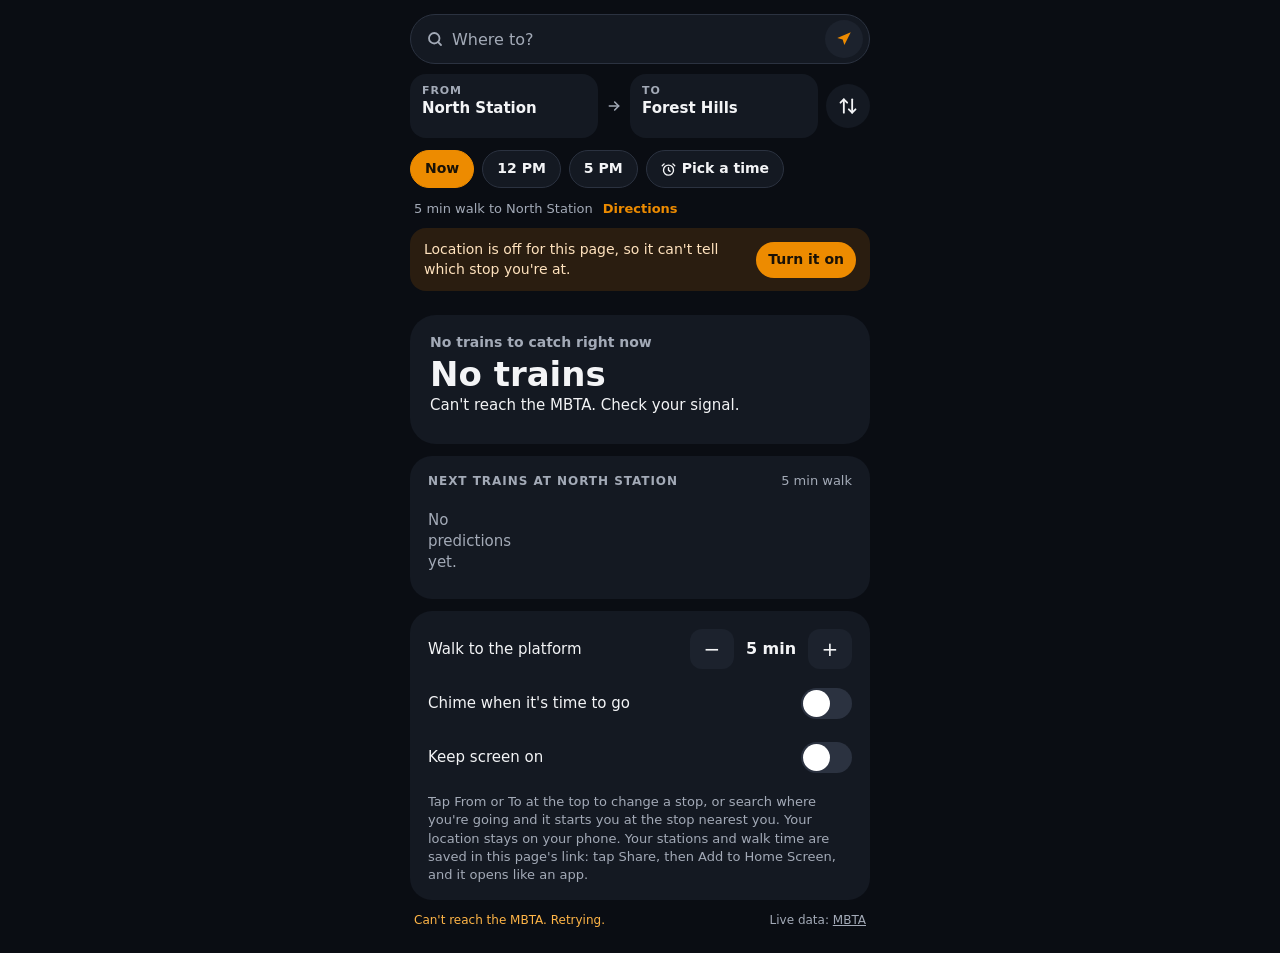
==== commit 12d1f856: "commute: leave at a time you pick Co-Authored-By: Claude Opus 5.5 <noreply@anthropic.com> Claude-Ses" ====
--- a/commute/index.html
+++ b/commute/index.html
@@ -68,6 +68,12 @@
 .route .arrow{flex:none;color:var(--muted)}
 .icon-btn{flex:none;width:44px;height:44px;border-radius:50%;border:0;background:var(--card);display:grid;place-items:center;color:var(--fg)}
 .icon-btn:active{background:var(--card-2)}
+.plan{display:flex;gap:8px;overflow-x:auto;scrollbar-width:none;-webkit-overflow-scrolling:touch;margin:0 -2px;padding:2px}
+.plan::-webkit-scrollbar{display:none}
+.pchip{flex:none;position:relative;display:inline-flex;align-items:center;gap:6px;min-height:38px;padding:0 14px;border-radius:999px;border:1px solid var(--line);background:var(--card);color:var(--fg);font-size:14px;font-weight:600;white-space:nowrap}
+.pchip.on{background:var(--accent);border-color:var(--accent);color:var(--accent-ink)}
+.pchip.pick input{position:absolute;inset:0;width:100%;height:100%;opacity:0;cursor:pointer;-webkit-appearance:none;appearance:none}
+.pchip svg{flex:none}
 .lochelp{border-radius:16px;background:#2A1D10;color:#FFE2BD;padding:12px 14px;font-size:14px;display:flex;flex-direction:column;gap:8px}
 .lochelp-head{display:flex;align-items:center;gap:10px}
 .lochelp-head span{flex:1;min-width:0}
@@ -164,6 +170,8 @@
 .legend .l2{background:#B07E26}
 .legend .l3{background:#B8463B}
 .ride-note{font-size:13px;color:var(--muted)}
+.consist-note{font-size:13px;color:var(--muted)}
+.consist-note b{color:var(--fg);font-weight:600}
 
 /* next trains */
 .list{list-style:none;margin:0;padding:0;display:flex;flex-direction:column}
@@ -219,6 +227,16 @@
         <svg width="20" height="20" viewBox="0 0 24 24" fill="none" stroke="currentColor" stroke-width="2.2" stroke-linecap="round" stroke-linejoin="round" aria-hidden="true"><path d="M7 4v16"></path><path d="M3 8l4-4 4 4"></path><path d="M17 20V4"></path><path d="M21 16l-4 4-4-4"></path></svg>
       </button>
     </div>
+    <div class="plan" id="planRow" role="group" aria-label="When you're leaving">
+      <button type="button" class="pchip on" data-plan="" aria-label="Leave now">Now</button>
+      <button type="button" class="pchip" data-plan="12:00" aria-label="Leave at 12 PM">12 PM</button>
+      <button type="button" class="pchip" data-plan="17:00" aria-label="Leave at 5 PM">5 PM</button>
+      <label class="pchip pick" id="pickChip">
+        <svg width="15" height="15" viewBox="0 0 24 24" fill="none" stroke="currentColor" stroke-width="2.2" stroke-linecap="round" stroke-linejoin="round" aria-hidden="true"><circle cx="12" cy="13" r="8"></circle><path d="M12 9v4l2.5 2"></path><path d="M5 3L2 6"></path><path d="M19 3l3 3"></path></svg>
+        <span id="pickLabel">Pick a time</span>
+        <input type="time" id="planTime" step="60" aria-label="Leave at a time you pick">
+      </label>
+    </div>
     <div class="getthere" id="getThere"></div>
     <div class="lochelp" id="locHelp" hidden>
       <div class="lochelp-head"><span>Location is off for this page, so it can't tell which stop you're at.</span><button type="button" id="locHelpBtn" aria-expanded="false" aria-controls="locSteps">Turn it on</button></div>
@@ -271,7 +289,7 @@
 <script>
 (function () {
   'use strict';
-  var VERSION = '2026-11-17-7';
+  var VERSION = '2026-11-17-8';
   var API = 'https://api-v3.mbta.com';
   var POLL_MS = 15000, ALERT_MS = 120000;
   var CUSHION = 45000;   // aim to be on the platform this long before the train pulls in
@@ -347,7 +365,8 @@
     from: keyIndex('north'), to: keyIndex('forhl'), walk: 5, sound: false, awake: false,
     trains: [], alerts: [], fetchedAt: 0, error: '', backoffUntil: 0,
     here: null, place: null, fromSource: 'auto', walkSource: 'manual', locMsg: '',
-    startFix: null, placedOnce: false, riding: null, boardCandidate: null, destArr: {}, locDenied: false
+    startFix: null, placedOnce: false, riding: null, boardCandidate: null, destArr: {}, locDenied: false,
+    planAt: null, manualWalk: 6, sched: [], schedKey: '', schedAt: 0
   };
   var chimed = {};
   var $ = function (id) { return document.getElementById(id); };
@@ -362,17 +381,22 @@
       if (saved.walk >= 1 && saved.walk <= 30) state.walk = saved.walk;
       state.sound = !!saved.sound; state.awake = !!saved.awake;
       if (saved.walkSource) state.walkSource = saved.walkSource;
+      if (saved.manualWalk >= 1 && saved.manualWalk <= 30) state.manualWalk = saved.manualWalk;
+      if (typeof saved.planAt === 'string' && /^\d\d:\d\d$/.test(saved.planAt)) state.planAt = saved.planAt;
     }
     var h = new URLSearchParams(location.hash.slice(1));
     var f = keyIndex(h.get('from') || ''), t = keyIndex(h.get('to') || ''), w = parseInt(h.get('walk') || '', 10);
     if (f >= 0) state.from = f;
     if (t >= 0) state.to = t;
     if (w >= 1 && w <= 30) state.walk = w;
+    var at = h.get('at');
+    if (at && /^\d{4}$/.test(at)) state.planAt = at.slice(0, 2) + ':' + at.slice(2);
+    else if (at === 'now') state.planAt = null;
     if (state.from === state.to) state.to = state.from === 0 ? 1 : state.from - 1;
   }
   function saveSettings() {
-    try { localStorage.setItem('muse-commute', JSON.stringify({ from: state.from, to: state.to, walk: state.walk, sound: state.sound, awake: state.awake, walkSource: state.walkSource })); } catch (e) {}
-    var q = 'from=' + STATIONS[state.from][0] + '&to=' + STATIONS[state.to][0] + '&walk=' + state.walk;
+    try { localStorage.setItem('muse-commute', JSON.stringify({ from: state.from, to: state.to, walk: state.walk, sound: state.sound, awake: state.awake, walkSource: state.walkSource, manualWalk: state.manualWalk, planAt: state.planAt })); } catch (e) {}
+    var q = 'from=' + STATIONS[state.from][0] + '&to=' + STATIONS[state.to][0] + '&walk=' + state.walk + (state.planAt ? '&at=' + state.planAt.replace(':', '') : '');
     try { history.replaceState(null, '', '#' + q); } catch (e) {}
   }
   function dir() { return state.to > state.from ? 1 : 0; }      // 1 = toward Oak Grove
@@ -389,6 +413,7 @@
   function inMin(ms) {
     if (ms < 30000) return 'now';
     var m = Math.round(ms / 60000);
+    if (m >= 60) return 'in ' + Math.floor(m / 60) + ' h ' + (m % 60) + ' m';
     return m < 1 ? 'now' : 'in ' + m + ' min';
   }
   function esc(s) { return String(s == null ? '' : s).replace(/[&<>"']/g, function (c) { return { '&': '&amp;', '<': '&lt;', '>': '&gt;', '"': '&quot;', "'": '&#39;' }[c]; }); }
@@ -585,8 +610,85 @@
       html += '<span class="car2 l' + c.lv + (c.fromFront === 1 ? ' nose' : '') + (c === best ? ' best' : '') + '"><span class="body"><i style="height:' + FILL[c.lv] + '%"></i></span>' + (c === best ? '<em>Emptiest</em>' : '') + '</span>';
     });
     html += '</div><div class="consist-ends"><span>Back</span><span class="front">Front \u2192</span></div>';
+    html += '<div class="consist-note">The front stops at the <b>' + headsign() + ' end</b> of the platform.</div>';
     html += '<div class="legend"><span><i class="l1"></i>Seats</span><span><i class="l2"></i>A few seats</span><span><i class="l3"></i>Standing</span></div></div>';
     return html;
+  }
+
+  // ---------- leaving later: a time you pick ----------
+  function headsign() { return dir() === 1 ? 'Oak Grove' : 'Forest Hills'; }
+  function planStart() {
+    if (!state.planAt) return null;
+    var parts = state.planAt.split(':'), d = new Date();
+    d.setHours(+parts[0], +parts[1], 0, 0);
+    return d.getTime();
+  }
+  function clockHM(hm) {
+    var parts = hm.split(':'), h = +parts[0], m = parts[1];
+    return ((h + 11) % 12 + 1) + ':' + m + (h < 12 ? ' AM' : ' PM');
+  }
+  function dur(ms) {
+    var m = Math.round(ms / 60000);
+    if (m < 60) return m + ' min';
+    return Math.floor(m / 60) + ' h' + (m % 60 ? ' ' + (m % 60) + ' min' : '');
+  }
+  // The walk for a trip later: from where you are if you're near your start, else your own setting.
+  function planWalkMs() {
+    var h = freshFix();
+    if (h && state.walkSource === 'location' && distTo(state.from, h) < 1500) return walkMs();
+    return state.manualWalk * 60000;
+  }
+  function setPlan(v) {
+    state.planAt = v || null;
+    chimed = {}; state.sched = []; state.schedKey = '';
+    saveSettings(); renderPlanRow(); loadSchedule(); render();
+  }
+  function renderPlanRow() {
+    var chips = document.querySelectorAll('#planRow .pchip[data-plan]'), custom = !!state.planAt;
+    Array.prototype.forEach.call(chips, function (c) {
+      var on = (c.getAttribute('data-plan') || null) === state.planAt;
+      if (on) custom = false;
+      c.classList.toggle('on', on);
+      c.setAttribute('aria-pressed', on ? 'true' : 'false');
+    });
+    $('pickChip').classList.toggle('on', custom);
+    $('pickLabel').textContent = custom ? 'Leave at ' + clockHM(state.planAt) : 'Pick a time';
+    if (state.planAt) $('planTime').value = state.planAt;
+  }
+  // Live predictions only reach an hour or so ahead, so a trip later is planned from the schedule
+  // until the live times arrive.
+  function loadSchedule() {
+    var ps = planStart();
+    if (!ps || ps - Date.now() < 25 * 60000) return;
+    var key = state.from + '-' + state.to + '-' + state.planAt;
+    if (state.schedKey === key && Date.now() - state.schedAt < 300000) return;
+    var from = state.from, to = state.to, d = new Date(ps), e = new Date(ps + 90 * 60000);
+    var pad = function (n) { return String(n).padStart(2, '0'); };
+    var endHour = e.getHours() + (e.getDate() !== d.getDate() ? 24 : 0);
+    api('/schedules', {
+      'filter[stop]': 'place-' + STATIONS[from][0] + ',place-' + STATIONS[to][0],
+      'filter[route]': 'Orange',
+      'filter[direction_id]': String(dir()),
+      'filter[date]': d.getFullYear() + '-' + pad(d.getMonth() + 1) + '-' + pad(d.getDate()),
+      'filter[min_time]': pad(d.getHours()) + ':' + pad(d.getMinutes()),
+      'filter[max_time]': pad(endHour) + ':' + pad(e.getMinutes())
+    }).then(function (j) {
+      if (from !== state.from || to !== state.to) return;
+      var byTrip = {};
+      (j.data || []).forEach(function (sc) {
+        var a = sc.attributes || {}, r = sc.relationships || {};
+        var trip = r.trip && r.trip.data && r.trip.data.id, stop = r.stop && r.stop.data && r.stop.data.id;
+        if (!trip || !(stop in PLATFORM)) return;
+        var t = byTrip[trip] || (byTrip[trip] = { trip: 'sched-' + trip, scheduled: true, vehicle: null });
+        var arr = a.arrival_time ? Date.parse(a.arrival_time) : null, dep = a.departure_time ? Date.parse(a.departure_time) : null;
+        if (PLATFORM[stop] === from) { t.arr = arr != null ? arr : dep; t.dep = dep != null ? dep : (arr != null ? arr + 40000 : null); }
+        else if (PLATFORM[stop] === to) t.destArr = arr != null ? arr : dep;
+      });
+      state.sched = Object.keys(byTrip).map(function (k) { return byTrip[k]; })
+        .filter(function (t) { return t.arr; }).sort(function (a, b) { return a.arr - b.arr; });
+      state.schedKey = key; state.schedAt = Date.now();
+      render();
+    }).catch(function () {});
   }
 
   // ---------- where you are, live ----------
@@ -633,19 +735,33 @@
       return '<div class="alert' + (bad ? ' bad' : '') + '"><span class="chip">' + chip + '</span><span>' + esc(a.short_header || a.header) + '</span></div>';
     }).join('') : (state.fetchedAt ? '<div class="okline"><i></i>No delays reported on your ride</div>' : '');
 
-    // pick the train you can make
+    // pick the train you can make (a plan for later means: not before then)
+    var ps = planStart();
+    if (ps && now > ps + 30 * 60000) { state.planAt = null; saveSettings(); renderPlanRow(); ps = null; }
+    var planned = mode === 'wait' && ps && ps > now - 60000;
+    if (planned) wms = planWalkMs();
     var target = null, tp = null, upcoming = [];
-    var platformAt = now + wms;
-    state.trains.forEach(function (t) {
-      if (t.arr < now - 120000) return;
-      var p;
-      if (mode === 'at') p = { kind: t.dep - 15000 > now ? 'ok' : 'missed' };
-      else if (mode === 'way') p = { kind: platformAt <= t.dep - 10000 ? (platformAt <= t.arr - 20000 ? 'pace' : 'hurry') : 'missed' };
-      else if (mode === 'ride') p = { kind: 'ride' };
-      else p = plan(t, now, wms);
-      upcoming.push({ t: t, p: p });
-      if (!target && mode !== 'ride' && p.kind !== 'missed') { target = t; tp = p; }
-    });
+    var platformAt = now + wms, fromSched = false;
+    var pickFrom = function (list) {
+      list.forEach(function (t) {
+        if (t.arr < now - 120000) return;
+        var p;
+        if (mode === 'at') p = { kind: t.dep - 15000 > now ? 'ok' : 'missed' };
+        else if (mode === 'way') p = { kind: platformAt <= t.dep - 10000 ? (platformAt <= t.arr - 20000 ? 'pace' : 'hurry') : 'missed' };
+        else if (mode === 'ride') p = { kind: 'ride' };
+        else {
+          p = plan(t, now, wms);
+          if (planned && t.arr - CUSHION - wms < ps - 1000) p = { kind: 'early' };   // before you planned to go
+        }
+        upcoming.push({ t: t, p: p });
+        if (!target && mode !== 'ride' && p.kind !== 'missed' && p.kind !== 'early') { target = t; tp = p; }
+      });
+    };
+    pickFrom(state.trains);
+    if (planned && !target && state.sched.length) {
+      upcoming = []; fromSched = true;
+      pickFrom(state.sched.filter(function (t) { return t.arr > ps; }));
+    }
     trackRide(mode, target, now);
 
     // hero
@@ -683,14 +799,19 @@
       sub = 'Train at ' + fromS[2] + ': ' + clock(target.arr);
       alt = pace ? 'You\'re on pace: about ' + Math.max(1, Math.round(wms / 60000)) + ' min to the platform' : 'Walk faster to make it';
       if (!pace) maybeChime(target.trip, 'now');
+    } else if (planned && tp.kind === 'leave' && tp.slack > 60 * 60000) {
+      label = 'Planned: leave at';
+      big = clock(tp.at);
+      sub = 'for the ' + clock(target.arr) + ' ' + headsign() + ' train at ' + fromS[2];
+      alt = 'That\'s in ' + dur(tp.slack) + (target.scheduled ? '. It switches to live times about an hour before.' : '.');
     } else {
-      var trainAt = 'Train at ' + fromS[2] + ': ' + clock(target.arr);
+      var trainAt = 'Train at ' + fromS[2] + ': ' + clock(target.arr) + ' · ' + headsign() + ' train';
       if (tp.kind === 'leave') {
         cls = tp.slack <= 60000 ? 'soon' : 'calm';
         label = tp.slack <= 60000 ? 'Get ready. Leave in' : 'Leave in';
         big = mmss(tp.slack);
         sub = trainAt;
-        alt = 'Leave by ' + clock(tp.at) + ' and you\'re on the platform a minute early';
+        alt = planned ? 'You planned to leave after ' + clock(ps) + ': leave at ' + clock(tp.at) + ' and walk right onto it' : 'Leave by ' + clock(tp.at) + ' and you\'re on the platform a minute early';
       } else if (tp.kind === 'go') {
         cls = 'now'; label = 'Leave now'; big = 'Go';
         sub = trainAt + ' (' + inMin(target.arr - now) + ')';
@@ -711,7 +832,7 @@
 
     // your train
     var card = $('trainCard');
-    if (target && mode !== 'ride') {
+    if (target && mode !== 'ride' && !target.scheduled) {
       card.hidden = false;
       var tp2 = position(target), away = tp2 ? stopsAway(tp2) : null, big2, sub2;
       if (!tp2) {
@@ -728,7 +849,7 @@
       $('awayBig').textContent = big2;
       $('awaySub').textContent = sub2;
       $('trainTime').textContent = clock(target.arr);
-      $('trainHead').textContent = 'Your train at ' + fromS[2];
+      $('trainHead').textContent = 'Your ' + headsign() + ' train · ' + fromS[2];
       renderApproach(target, now);
       $('approach').setAttribute('aria-label', 'Your train, ' + big2 + ', ' + sub2 + ', coming up to ' + fromS[2] + '.');
       $('trainCars').innerHTML = consistHTML(target.vehicle);
@@ -746,6 +867,7 @@
         if (t === target) { cls = p.kind === 'pace' ? 'you' : 'you rush'; tag = p.kind === 'pace' ? 'Yours · on pace' : 'Yours · walk fast'; }
         else if (p.kind === 'missed') { cls = 'missed'; tag = 'Too soon'; }
       }
+      else if (p.kind === 'early') { cls = 'missed'; tag = 'Before you leave'; }
       else if (t === target) { cls = p.kind === 'rush' ? 'you rush' : 'you'; tag = p.kind === 'leave' ? 'Yours · leave ' + clock(p.at) : p.kind === 'go' ? 'Yours · leave now' : 'Yours · walk fast'; }
       else if (p.kind === 'missed') { cls = 'missed'; tag = 'Too soon'; }
       else if (p.kind === 'leave') tag = 'Leave ' + clock(p.at);
@@ -753,6 +875,7 @@
       return '<li class="' + cls + '"><span class="t">' + clock(t.arr) + '</span><span class="in">' + inMin(t.arr - now) + '</span><span class="tag">' + tag + '</span></li>';
     });
     $('list').innerHTML = rows.length ? rows.join('') : '<li><span class="muted">No predictions yet.</span></li>';
+    if (fromSched) $('listHead').textContent = 'Scheduled at ' + fromS[2];
 
     // status
     var line = $('statusLine'), age = state.fetchedAt ? Math.round((now - state.fetchedAt) / 1000) : null;
@@ -809,6 +932,7 @@
   }
   function routeChanged() {
     state.trains = []; state.fetchedAt = 0; state.error = ''; chimed = {}; trackKey = '';
+    state.sched = []; state.schedKey = ''; setTimeout(loadSchedule, 0);
     state.startFix = state.here; state.riding = null; state.boardCandidate = null;
     saveSettings(); render(); loadTrains();
   }
@@ -874,6 +998,10 @@
     }, { enableHighAccuracy: true, timeout: 12000, maximumAge: 10000 });
   }
   $('locBtn').addEventListener('click', function () { state.fromSource = 'auto'; startWatching(); useMyLocation(true); });
+  Array.prototype.forEach.call(document.querySelectorAll('#planRow .pchip[data-plan]'), function (c) {
+    c.addEventListener('click', function () { setPlan(c.getAttribute('data-plan')); });
+  });
+  $('planTime').addEventListener('change', function () { if (this.value) setPlan(this.value); });
   $('locHelpBtn').addEventListener('click', function () {
     var steps = $('locSteps'), open = steps.hidden;
     steps.hidden = !open;
@@ -1106,7 +1234,7 @@
     closeSearch();
   }, true);
 
-  function setWalk(n) { state.walk = Math.max(1, Math.min(30, n)); state.walkSource = 'manual'; chimed = {}; saveSettings(); render(); }
+  function setWalk(n) { state.walk = Math.max(1, Math.min(30, n)); state.manualWalk = state.walk; state.walkSource = 'manual'; chimed = {}; saveSettings(); render(); }
   $('walkMinus').addEventListener('click', function () { setWalk(state.walk - 1); });
   $('walkPlus').addEventListener('click', function () { setWalk(state.walk + 1); });
   $('soundChk').addEventListener('change', function () {
@@ -1128,6 +1256,8 @@
   loadSettings();
   saveSettings();
   initToggles();
+  renderPlanRow();
+  loadSchedule();
   render();
   loadTrains();
   loadAlerts();
@@ -1136,6 +1266,7 @@
   checkVersion();
   setInterval(function () { if (document.visibilityState === 'visible') loadTrains(); }, POLL_MS);
   setInterval(function () { if (document.visibilityState === 'visible') loadAlerts(); }, ALERT_MS);
+  setInterval(function () { if (document.visibilityState === 'visible') loadSchedule(); }, 60000);
   setInterval(function () { if (document.visibilityState === 'visible') render(); }, 1000);
 })();
 </script>
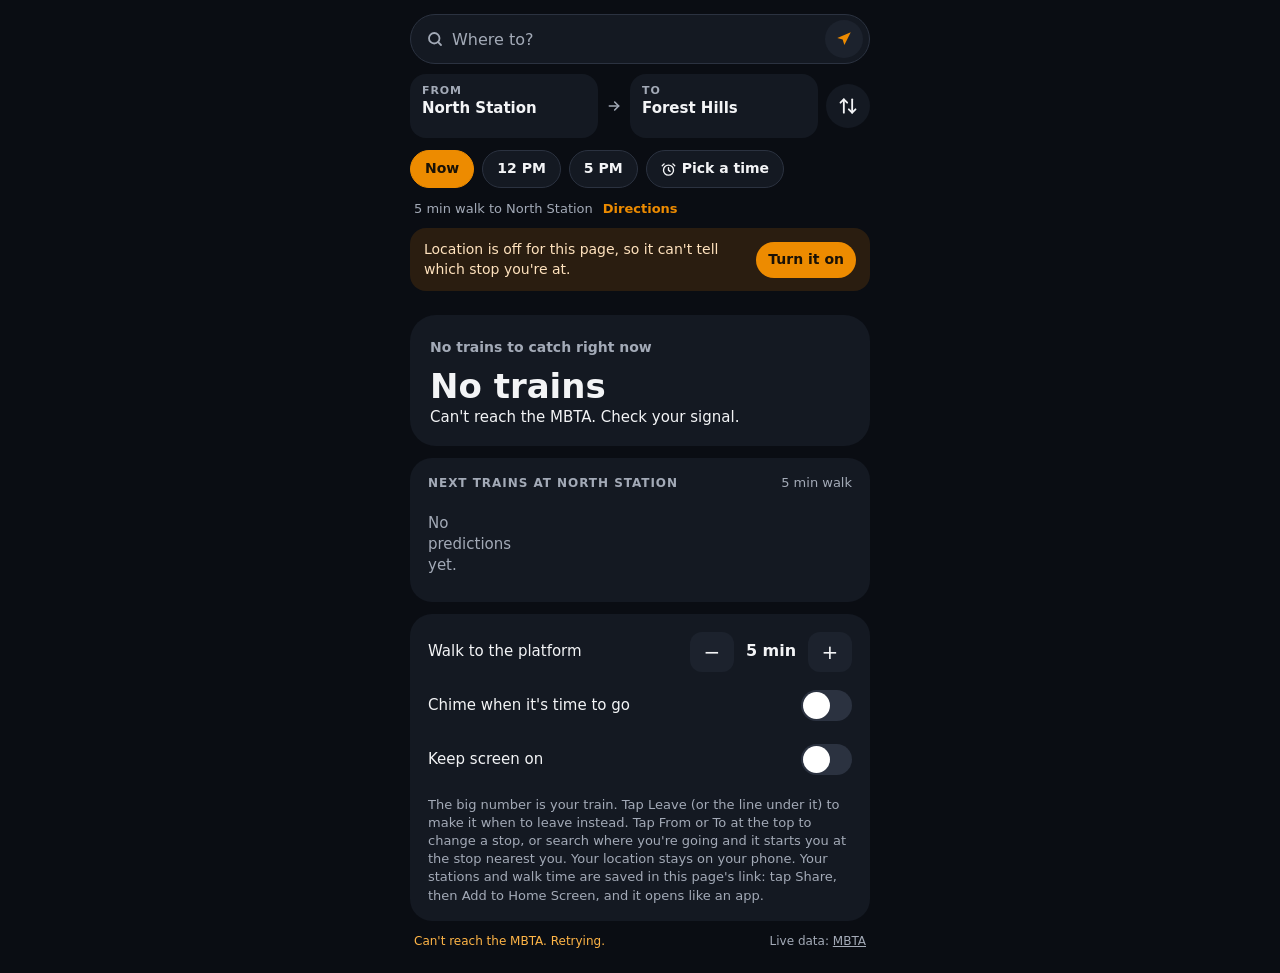
==== commit 8c32c5a2: "commute: your train is the big number, with a Train | Leave switch, and smooth changes Co-Authored-B" ====
--- a/commute/index.html
+++ b/commute/index.html
@@ -50,7 +50,7 @@
 .loc.busy svg{animation:spin 1s linear infinite}
 @keyframes spin{to{transform:rotate(360deg)}}
 .cancel{flex:none;border:0;background:none;color:var(--accent);font-size:15px;font-weight:600;padding:0 12px;height:38px}
-.sugg{position:absolute;left:0;right:0;top:56px;z-index:30;background:var(--card);border:1px solid var(--line);border-radius:20px;padding:6px;max-height:min(58vh,460px);overflow:auto;-webkit-overflow-scrolling:touch;box-shadow:0 18px 44px rgba(0,0,0,.55)}
+.sugg{position:absolute;left:0;right:0;top:56px;z-index:30;background:var(--card);border:1px solid var(--line);border-radius:20px;padding:6px;max-height:min(58vh,460px);overflow:auto;-webkit-overflow-scrolling:touch;box-shadow:0 18px 44px rgba(0,0,0,.55);transform-origin:50% 0;view-transition-name:sugg}
 .sg{display:flex;align-items:center;gap:12px;width:100%;min-height:52px;padding:8px 10px;border:0;border-radius:14px;background:none;text-align:left}
 .sg:active,.sg:focus-visible{background:var(--card-2)}
 .sg-ic{flex:none;width:30px;height:30px;border-radius:50%;display:grid;place-items:center;background:var(--card-2);color:var(--accent)}
@@ -61,16 +61,19 @@
 .sg-note{padding:10px 12px;font-size:13px;color:var(--muted)}
 .route{display:flex;align-items:stretch;gap:8px}
 .route .arrow,.route .icon-btn{align-self:center}
-.stn{flex:1 1 0;min-width:0;display:flex;flex-direction:column;align-items:flex-start;justify-content:flex-start;gap:2px;padding:9px 12px;min-height:64px;border-radius:16px;border:0;background:var(--card);text-align:left}
+.stn{flex:1 1 0;min-width:0;display:flex;flex-direction:column;align-items:flex-start;justify-content:flex-start;gap:2px;padding:9px 12px;min-height:64px;border-radius:16px;border:0;background:var(--card);text-align:left;transition:background .2s,box-shadow .2s}
 .stn:active{background:var(--card-2)}
-.stn-lbl{font-size:11px;font-weight:700;letter-spacing:.08em;text-transform:uppercase;color:var(--muted)}
+.stn.editing{background:var(--card-2);box-shadow:inset 0 0 0 1.5px var(--accent)}
+.stn-lbl{font-size:11px;font-weight:700;letter-spacing:.08em;text-transform:uppercase;color:var(--muted);transition:color .2s}
+.stn.editing .stn-lbl{color:var(--accent)}
 .stn-name{font-size:15px;font-weight:650;line-height:1.15;max-width:100%;display:-webkit-box;-webkit-line-clamp:2;-webkit-box-orient:vertical;overflow:hidden}
 .route .arrow{flex:none;color:var(--muted)}
 .icon-btn{flex:none;width:44px;height:44px;border-radius:50%;border:0;background:var(--card);display:grid;place-items:center;color:var(--fg)}
 .icon-btn:active{background:var(--card-2)}
+#swapIcon{transition:transform .55s cubic-bezier(.3,1.35,.5,1);view-transition-name:swap-icon}
 .plan{display:flex;gap:8px;overflow-x:auto;scrollbar-width:none;-webkit-overflow-scrolling:touch;margin:0 -2px;padding:2px}
 .plan::-webkit-scrollbar{display:none}
-.pchip{flex:none;position:relative;display:inline-flex;align-items:center;gap:6px;min-height:38px;padding:0 14px;border-radius:999px;border:1px solid var(--line);background:var(--card);color:var(--fg);font-size:14px;font-weight:600;white-space:nowrap}
+.pchip{flex:none;position:relative;display:inline-flex;align-items:center;gap:6px;min-height:38px;padding:0 14px;border-radius:999px;border:1px solid var(--line);background:var(--card);color:var(--fg);font-size:14px;font-weight:600;white-space:nowrap;transition:background .25s,border-color .25s,color .25s}
 .pchip.on{background:var(--accent);border-color:var(--accent);color:var(--accent-ink)}
 .pchip.pick input{position:absolute;inset:0;width:100%;height:100%;opacity:0;cursor:pointer;-webkit-appearance:none;appearance:none}
 .pchip svg{flex:none}
@@ -92,22 +95,57 @@
 .okline{display:flex;align-items:center;gap:8px;font-size:13px;color:var(--muted);padding:0 2px}
 .okline i{width:8px;height:8px;border-radius:50%;background:var(--good);display:inline-block}
 
-/* hero: the Live Activity, on the web */
-.hero{border-radius:26px;background:var(--card);padding:18px 20px 20px;display:flex;flex-direction:column;gap:4px;transition:background .4s ease}
-.hero-label{font-size:14px;font-weight:600;color:var(--muted)}
-.hero-big{font-family:var(--num);font-size:76px;line-height:1;font-weight:700;letter-spacing:-1px;font-variant-numeric:tabular-nums;color:var(--fg)}
-.hero-sub{font-size:15px;color:var(--fg)}
-.hero-alt{font-size:13px;color:var(--muted);margin-top:4px}
+/* hero: the Live Activity, on the web. Big: your train coming in (Train, the default) or when to
+   leave (Leave). The other one sits in the pill under it; tap the pill or the switch to swap them. */
+.hero{position:relative;border-radius:26px;background:var(--card);padding:14px 16px 18px 20px;display:flex;flex-direction:column;gap:4px;transition:background .45s ease,box-shadow .45s ease}
+.hero-top{display:flex;align-items:center;justify-content:space-between;gap:10px;min-height:36px}
+.hero-label{flex:1;min-width:0;font-size:14px;font-weight:600;color:var(--muted);transition:color .3s}
+.hero-big{font-family:var(--num);font-size:76px;line-height:1;min-height:76px;font-weight:700;letter-spacing:-1px;font-variant-numeric:tabular-nums;color:var(--fg);transform-origin:0 100%;transition:color .3s}
+.hero-big small{font-size:26px;font-weight:700;letter-spacing:0;margin-left:6px;color:var(--muted)}
+.hero-sub{font-size:15px;color:var(--fg);transition:color .3s}
+.hero-alt{font-size:13px;color:var(--muted);margin-top:2px;transition:color .3s}
+.hero-alt:empty{display:none}
+.hero-second{align-self:flex-start;display:inline-flex;align-items:center;gap:8px;max-width:100%;margin-top:8px;padding:8px 14px 8px 11px;border-radius:18px;background:var(--card-2);font-size:15px;font-weight:600;line-height:1.25;color:var(--fg);transform-origin:0 50%;transition:background .35s,color .35s}
+.hero-second.tap{cursor:pointer}
+.hero-second.tap:active{filter:brightness(1.15)}
+.hero-second svg{flex:none;color:var(--accent);transition:color .35s}
+.hero-second .n{font-family:var(--num);font-weight:700;font-variant-numeric:tabular-nums}
+.hero-second .m{color:var(--muted);font-weight:500;transition:color .35s}
+.hero-second.soon{background:rgba(237,139,0,.18);color:#FFD9A8}
+.hero-second.soon .m{color:#E8B373}
+.hero-second.now{background:var(--accent);color:var(--accent-ink)}
+.hero-second.now svg,.hero-second.now .m{color:var(--accent-ink)}
+.hero-second.rush{background:#C2410C;color:#FFF4EC}
+.hero-second.rush svg,.hero-second.rush .m{color:#FFE2D1}
 .hero.calm .hero-big{color:var(--fg)}
 .hero.soon .hero-big{color:var(--accent)}
 .hero.now{background:var(--accent)}
-.hero.now .hero-label,.hero.now .hero-sub,.hero.now .hero-big,.hero.now .hero-alt{color:var(--accent-ink)}
+.hero.now .hero-label,.hero.now .hero-sub,.hero.now .hero-big,.hero.now .hero-big small,.hero.now .hero-alt{color:var(--accent-ink)}
 .hero.rush{background:#C2410C}
-.hero.rush .hero-label,.hero.rush .hero-sub,.hero.rush .hero-big,.hero.rush .hero-alt{color:#FFF4EC}
-.hero.none .hero-big{font-size:34px;letter-spacing:0}
+.hero.rush .hero-label,.hero.rush .hero-sub,.hero.rush .hero-big,.hero.rush .hero-big small,.hero.rush .hero-alt{color:#FFF4EC}
+.hero.now .hero-second{background:rgba(0,0,0,.14);color:var(--accent-ink)}
+.hero.rush .hero-second{background:rgba(0,0,0,.18);color:#FFF4EC}
+.hero.now .hero-second svg,.hero.now .hero-second .m{color:var(--accent-ink)}
+.hero.rush .hero-second svg,.hero.rush .hero-second .m{color:#FFE2D1}
+.hero.none .hero-big{font-size:34px;min-height:0;letter-spacing:0}
+.hero.alarm{box-shadow:0 0 0 2px rgba(237,139,0,.85)}
+/* the switch: which number is big */
+.seg{position:relative;flex:none;display:grid;grid-template-columns:1fr 1fr;padding:3px;border-radius:999px;background:var(--card-2);transition:background .35s}
+.seg::before{content:"";position:absolute;top:3px;bottom:3px;left:3px;width:calc(50% - 3px);border-radius:999px;background:#384152;box-shadow:0 1px 3px rgba(0,0,0,.3);transition:transform .4s cubic-bezier(.3,1.3,.5,1),background .35s}
+.seg.leave::before{transform:translateX(100%)}
+.seg button{position:relative;z-index:1;min-height:30px;padding:0 12px;border:0;border-radius:999px;background:none;font-size:13px;font-weight:700;color:var(--muted);transition:color .25s}
+.seg button[aria-pressed="true"]{color:var(--fg)}
+.hero.now .seg,.hero.rush .seg{background:rgba(0,0,0,.16)}
+.hero.now .seg::before,.hero.rush .seg::before{background:rgba(255,255,255,.32);box-shadow:none}
+.hero.now .seg button{color:rgba(26,18,6,.6)}
+.hero.now .seg button[aria-pressed="true"]{color:var(--accent-ink)}
+.hero.rush .seg button{color:rgba(255,244,236,.7)}
+.hero.rush .seg button[aria-pressed="true"]{color:#FFF4EC}
 @media (prefers-reduced-motion:no-preference){
   .hero.now{animation:pulse 1.6s ease-in-out infinite}
+  .hero-second.now{animation:pillPulse 1.6s ease-in-out infinite}
   @keyframes pulse{0%,100%{box-shadow:0 0 0 0 rgba(237,139,0,.55)}50%{box-shadow:0 0 0 10px rgba(237,139,0,0)}}
+  @keyframes pillPulse{0%,100%{box-shadow:0 0 0 0 rgba(237,139,0,.55)}50%{box-shadow:0 0 0 8px rgba(237,139,0,0)}}
 }
 
 /* cards */
@@ -116,6 +154,7 @@
 .eyebrow{font-size:12px;font-weight:700;letter-spacing:.08em;text-transform:uppercase;color:var(--muted)}
 .pill{font-family:var(--num);font-weight:700;font-size:15px;padding:4px 10px;border-radius:999px;background:var(--card-2);font-variant-numeric:tabular-nums}
 .pill.you{background:var(--accent);color:var(--accent-ink)}
+.pill:empty{visibility:hidden}
 .where{font-size:22px;font-weight:650;line-height:1.2}
 .stops{font-size:14px;color:var(--muted)}
 
@@ -183,6 +222,7 @@
 .list li.you .tag{color:var(--accent);font-weight:650}
 .list li.rush .tag{color:var(--warn);font-weight:650}
 .list li.missed{opacity:.5}
+.list li.skrow{display:block;padding:14px 0}
 
 /* settings */
 .settings .row{display:flex;align-items:center;justify-content:space-between;gap:12px;min-height:44px}
@@ -203,6 +243,32 @@
 .foot{display:flex;justify-content:space-between;gap:12px;font-size:12px;color:var(--muted);padding:0 4px}
 .foot a{color:var(--muted)}
 .stale{color:var(--warn)}
+
+/* loading: soft placeholders instead of a blank card */
+.sk{display:inline-block;vertical-align:middle;border-radius:12px;background:linear-gradient(100deg,var(--card-2) 30%,#2A3243 50%,var(--card-2) 70%);background-size:300% 100%;background-position:100% 0}
+.sk.big{width:170px;height:62px;margin:7px 0}
+.sk.line{width:62%;height:13px;border-radius:7px}
+@media (prefers-reduced-motion:no-preference){
+  .sk{animation:sk 1.4s ease-in-out infinite}
+  @keyframes sk{to{background-position:0 0}}
+}
+.sr{position:absolute;width:1px;height:1px;margin:-1px;padding:0;overflow:hidden;clip:rect(0 0 0 0);white-space:nowrap;border:0}
+
+/* smooth changes (swap, a new stop, a new time): the station names glide to their new spots,
+   the cards grow or shrink in place, and everything else crossfades */
+#hero{view-transition-name:hero}
+#trainCard{view-transition-name:train-card}
+#listCard{view-transition-name:list-card}
+@media (prefers-reduced-motion:no-preference){
+  ::view-transition-group(*){animation-duration:.45s;animation-timing-function:cubic-bezier(.2,.8,.2,1)}
+  ::view-transition-old(root),::view-transition-new(root){animation-duration:.3s}
+  ::view-transition-new(*):only-child{animation:vt-in .4s cubic-bezier(.2,.8,.2,1) both}
+  ::view-transition-old(*):only-child{animation:vt-out .22s ease-in both}
+  ::view-transition-old(swap-icon){animation:none;opacity:0}
+  ::view-transition-new(swap-icon){animation:none}
+  @keyframes vt-in{from{opacity:0;transform:translateY(12px)}}
+  @keyframes vt-out{to{opacity:0;transform:translateY(-10px)}}
+}
 </style>
 </head>
 <body>
@@ -224,7 +290,7 @@
       <svg class="arrow" width="16" height="16" viewBox="0 0 24 24" fill="none" stroke="currentColor" stroke-width="2.4" stroke-linecap="round" stroke-linejoin="round" aria-hidden="true"><path d="M5 12h14"></path><path d="M13 6l6 6-6 6"></path></svg>
       <button class="stn" id="toBtn" type="button" aria-label="Change where you're going"><span class="stn-lbl">To</span><span class="stn-name" id="toName">…</span></button>
       <button class="icon-btn" id="swapBtn" type="button" aria-label="Swap direction">
-        <svg width="20" height="20" viewBox="0 0 24 24" fill="none" stroke="currentColor" stroke-width="2.2" stroke-linecap="round" stroke-linejoin="round" aria-hidden="true"><path d="M7 4v16"></path><path d="M3 8l4-4 4 4"></path><path d="M17 20V4"></path><path d="M21 16l-4 4-4-4"></path></svg>
+        <svg id="swapIcon" width="20" height="20" viewBox="0 0 24 24" fill="none" stroke="currentColor" stroke-width="2.2" stroke-linecap="round" stroke-linejoin="round" aria-hidden="true"><path d="M7 4v16"></path><path d="M3 8l4-4 4 4"></path><path d="M17 20V4"></path><path d="M21 16l-4 4-4-4"></path></svg>
       </button>
     </div>
     <div class="plan" id="planRow" role="group" aria-label="When you're leaving">
@@ -250,11 +316,19 @@
 
   <div id="alerts"></div>
 
-  <section class="hero calm" id="hero" aria-live="polite">
-    <div class="hero-label" id="heroLabel">Loading live trains</div>
-    <div class="hero-big" id="heroBig">…</div>
-    <div class="hero-sub" id="heroSub">&nbsp;</div>
+  <section class="hero calm" id="hero">
+    <div class="hero-top">
+      <div class="hero-label" id="heroLabel">Finding your train</div>
+      <div class="seg" id="heroSeg" role="group" aria-label="The big number shows">
+        <button type="button" id="segTrain" aria-pressed="true">Train</button>
+        <button type="button" id="segLeave" aria-pressed="false">Leave</button>
+      </div>
+    </div>
+    <div class="hero-big" id="heroBig"><span class="sk big"></span></div>
+    <div class="hero-sub" id="heroSub"><span class="sk line"></span></div>
+    <div class="hero-second" id="heroSecond" hidden></div>
     <div class="hero-alt" id="heroAlt"></div>
+    <p class="sr" id="heroSr" aria-live="polite"></p>
   </section>
 
   <section class="card" id="trainCard" hidden>
@@ -265,7 +339,7 @@
     <div class="ride-note" id="rideNote"></div>
   </section>
 
-  <section class="card">
+  <section class="card" id="listCard">
     <div class="card-head"><span class="eyebrow" id="listHead">Next trains</span><span class="muted small" id="walkNote"></span></div>
     <ol class="list" id="list"></ol>
   </section>
@@ -280,7 +354,7 @@
     </div>
     <div class="row"><label for="soundChk">Chime when it's time to go</label><input type="checkbox" class="switch" id="soundChk"></div>
     <div class="row"><label for="awakeChk">Keep screen on</label><input type="checkbox" class="switch" id="awakeChk"></div>
-    <p class="hint">Tap From or To at the top to change a stop, or search where you're going and it starts you at the stop nearest you. Your location stays on your phone. Your stations and walk time are saved in this page's link: tap Share, then Add to Home Screen, and it opens like an app.</p>
+    <p class="hint">The big number is your train. Tap Leave (or the line under it) to make it when to leave instead. Tap From or To at the top to change a stop, or search where you're going and it starts you at the stop nearest you. Your location stays on your phone. Your stations and walk time are saved in this page's link: tap Share, then Add to Home Screen, and it opens like an app.</p>
   </section>
 
   <footer class="foot"><span id="statusLine">Connecting to the MBTA…</span><span>Live data: <a href="https://www.mbta.com/developers" target="_blank" rel="noopener">MBTA</a></span></footer>
@@ -289,7 +363,7 @@
 <script>
 (function () {
   'use strict';
-  var VERSION = '2026-11-17-8';
+  var VERSION = '2026-11-17-9';
   var API = 'https://api-v3.mbta.com';
   var POLL_MS = 15000, ALERT_MS = 120000;
   var CUSHION = 45000;   // aim to be on the platform this long before the train pulls in
@@ -366,10 +440,46 @@
     trains: [], alerts: [], fetchedAt: 0, error: '', backoffUntil: 0,
     here: null, place: null, fromSource: 'auto', walkSource: 'manual', locMsg: '',
     startFix: null, placedOnce: false, riding: null, boardCandidate: null, destArr: {}, locDenied: false,
-    planAt: null, manualWalk: 6, sched: [], schedKey: '', schedAt: 0
+    planAt: null, manualWalk: 6, sched: [], schedKey: '', schedAt: 0,
+    bigShows: 'train'   // the big number: 'train' (when your train comes in) or 'leave' (when to leave)
   };
   var chimed = {};
   var $ = function (id) { return document.getElementById(id); };
+
+  // ---------- motion ----------
+  var EASE = 'cubic-bezier(.2,.8,.2,1)';
+  var RISE = [{ opacity: 0, transform: 'translateY(8px)' }, { opacity: 1, transform: 'none' }];
+  var motionQuery = window.matchMedia ? window.matchMedia('(prefers-reduced-motion: reduce)') : null;
+  function reduced() { return !!(motionQuery && motionQuery.matches); }
+  function anim(el, frames, opts) {
+    if (!el || !el.animate || reduced()) return null;
+    try { return el.animate(frames, opts); } catch (e) { return null; }
+  }
+  function showEl(el, on) {
+    if (!on) { el.hidden = true; return; }
+    if (!el.hidden) return;
+    el.hidden = false;
+    if (!inVT) anim(el, [{ opacity: 0, transform: 'translateY(10px)' }, { opacity: 1, transform: 'none' }], { duration: 380, easing: EASE });
+  }
+  // A change you make (swap, a new stop, a new time) paints as one smooth transition: the station
+  // names glide to their new spots and the rest crossfades. Until it paints, other repaints wait.
+  var vtPending = false, inVT = false, vtQueue = [];
+  function smooth(before) {
+    if (before) vtQueue.push(before);
+    if (vtPending) return;
+    var done = false, useVT = !!document.startViewTransition && !reduced() && document.visibilityState === 'visible';
+    var run = function () {
+      if (done) return;
+      done = true; vtPending = false; inVT = useVT;
+      try { var queued = vtQueue; vtQueue = []; queued.forEach(function (f) { f(); }); paintAll(); }
+      finally { inVT = false; }
+    };
+    if (!useVT) { run(); return; }
+    vtPending = true;
+    try { document.startViewTransition(run); } catch (e) { run(); }
+    setTimeout(run, 700);   // never leave a change unpainted
+  }
+  function paintAll() { renderPlanRow(); render(); }
 
   // ---------- settings: link first, then this device, then defaults ----------
   function loadSettings() {
@@ -383,6 +493,7 @@
       if (saved.walkSource) state.walkSource = saved.walkSource;
       if (saved.manualWalk >= 1 && saved.manualWalk <= 30) state.manualWalk = saved.manualWalk;
       if (typeof saved.planAt === 'string' && /^\d\d:\d\d$/.test(saved.planAt)) state.planAt = saved.planAt;
+      if (saved.bigShows === 'train' || saved.bigShows === 'leave') state.bigShows = saved.bigShows;
     }
     var h = new URLSearchParams(location.hash.slice(1));
     var f = keyIndex(h.get('from') || ''), t = keyIndex(h.get('to') || ''), w = parseInt(h.get('walk') || '', 10);
@@ -395,7 +506,7 @@
     if (state.from === state.to) state.to = state.from === 0 ? 1 : state.from - 1;
   }
   function saveSettings() {
-    try { localStorage.setItem('muse-commute', JSON.stringify({ from: state.from, to: state.to, walk: state.walk, sound: state.sound, awake: state.awake, walkSource: state.walkSource, manualWalk: state.manualWalk, planAt: state.planAt })); } catch (e) {}
+    try { localStorage.setItem('muse-commute', JSON.stringify({ from: state.from, to: state.to, walk: state.walk, sound: state.sound, awake: state.awake, walkSource: state.walkSource, manualWalk: state.manualWalk, planAt: state.planAt, bigShows: state.bigShows })); } catch (e) {}
     var q = 'from=' + STATIONS[state.from][0] + '&to=' + STATIONS[state.to][0] + '&walk=' + state.walk + (state.planAt ? '&at=' + state.planAt.replace(':', '') : '');
     try { history.replaceState(null, '', '#' + q); } catch (e) {}
   }
@@ -433,47 +544,53 @@
       }, function (err) { clearTimeout(timer); throw err; });
   }
 
-  var loading = false, loadingKey = '';
+  // One request brings both directions at both of your stops, so a swap shows trains right away.
+  var loading = false, loadingKey = '', routeCache = {};
   function loadTrains() {
-    var from = state.from, to = state.to, d = dir(), key = from + '-' + to;
+    var lo = Math.min(state.from, state.to), hi = Math.max(state.from, state.to), key = lo + '-' + hi;
     if ((loading && loadingKey === key) || Date.now() < state.backoffUntil) return;
     loading = true; loadingKey = key;
     api('/predictions', {
-      'filter[stop]': 'place-' + STATIONS[from][0] + ',place-' + STATIONS[to][0],
+      'filter[stop]': 'place-' + STATIONS[lo][0] + ',place-' + STATIONS[hi][0],
       'filter[route]': 'Orange',
-      'filter[direction_id]': String(d),
       'include': 'vehicle'
     }).then(function (j) {
-      if (from !== state.from || to !== state.to) return; // settings changed meanwhile
-      var vehicles = {};
+      var vehicles = {}, byDir = [{}, {}];
       (j.included || []).forEach(function (v) { if (v.type === 'vehicle') vehicles[v.id] = v; });
-      var byTrip = {};
       (j.data || []).forEach(function (p) {
-        var a = p.attributes || {}, r = p.relationships || {};
+        var a = p.attributes || {}, r = p.relationships || {}, d = a.direction_id;
+        if (d !== 0 && d !== 1) return;
         if (a.schedule_relationship === 'SKIPPED' || a.schedule_relationship === 'CANCELLED') return;
         var tripId = r.trip && r.trip.data && r.trip.data.id;
         var stopId = r.stop && r.stop.data && r.stop.data.id;
         if (!tripId || !(stopId in PLATFORM)) return;
-        var si = PLATFORM[stopId];
-        var t = byTrip[tripId] || (byTrip[tripId] = { trip: tripId, vehicleId: null });
+        var si = PLATFORM[stopId], start = d === 1 ? lo : hi, end = d === 1 ? hi : lo;
+        var t = byDir[d][tripId] || (byDir[d][tripId] = { trip: tripId, vehicleId: null });
         var arr = a.arrival_time ? Date.parse(a.arrival_time) : null;
         var dep = a.departure_time ? Date.parse(a.departure_time) : null;
-        if (si === from) {
+        if (si === start) {
           t.arr = arr != null ? arr : dep;
           t.dep = dep != null ? dep : (arr != null ? arr + 40000 : null);
           t.status = a.status || '';
-        } else if (si === to) {
+        } else if (si === end) {
           t.destArr = arr != null ? arr : dep;
         }
         var vid = r.vehicle && r.vehicle.data && r.vehicle.data.id;
         if (vid) t.vehicleId = vid;
       });
-      Object.keys(byTrip).forEach(function (k) { if (byTrip[k].destArr) state.destArr[k] = byTrip[k].destArr; });
-      state.trains = Object.keys(byTrip).map(function (k) { return byTrip[k]; })
-        .filter(function (t) { return t.arr; })
-        .map(function (t) { t.vehicle = t.vehicleId ? vehicles[t.vehicleId] || null : null; return t; })
-        .sort(function (a, b) { return a.arr - b.arr; });
-      state.fetchedAt = Date.now();
+      var at = Date.now();
+      [0, 1].forEach(function (d) {
+        var byTrip = byDir[d];
+        Object.keys(byTrip).forEach(function (k) { if (byTrip[k].destArr) state.destArr[k] = byTrip[k].destArr; });
+        routeCache[d === 1 ? lo + '-' + hi : hi + '-' + lo] = { at: at, trains: Object.keys(byTrip).map(function (k) { return byTrip[k]; })
+          .filter(function (t) { return t.arr; })
+          .map(function (t) { t.vehicle = t.vehicleId ? vehicles[t.vehicleId] || null : null; return t; })
+          .sort(function (a, b) { return a.arr - b.arr; }) };
+      });
+      var c = routeCache[state.from + '-' + state.to];
+      if (!c || c.at !== at) return;   // your stops changed meanwhile
+      state.trains = c.trains;
+      state.fetchedAt = at;
       state.error = '';
       render();
     }).catch(function (e) {
@@ -563,7 +680,7 @@
     }
     var shown = state.trains.filter(function (t) { return t.dep > now - 15000; }).slice(0, 3);
     if (target && shown.indexOf(target) < 0) shown.push(target);
-    var seen = {}, flowAt = null;
+    var seen = {}, flowAt = null, fresh = [];
     shown.forEach(function (t) {
       var p = position(t), yours = !!target && t.trip === target.trip, x = 0, far = false, here = false;
       if (!p) far = true;
@@ -576,12 +693,14 @@
       var id = 'ap-' + t.trip.replace(/[^\w-]/g, '_');
       seen[id] = 1;
       var m = document.getElementById(id);
-      if (!m) { m = document.createElement('span'); m.id = id; m.style.left = x + '%'; el.appendChild(m); }
+      if (!m) { m = document.createElement('span'); m.id = id; m.style.left = x + '%'; m.style.opacity = '0'; el.appendChild(m); fresh.push(m); }
       m.className = 'ap-train ' + (yours ? 'you' : 'other') + (far ? ' far' : '') + (yours && here ? ' here' : '');
       m.style.left = x + '%';
       if (yours) flowAt = x;
     });
     Array.prototype.slice.call(el.querySelectorAll('.ap-train')).forEach(function (m) { if (!seen[m.id]) m.remove(); });
+    // trains that just showed up fade in
+    if (fresh.length) requestAnimationFrame(function () { requestAnimationFrame(function () { fresh.forEach(function (f) { f.style.opacity = ''; }); }); });
     var flow = $('apFlow');
     if (flow) {
       flow.style.left = (flowAt == null ? 100 : flowAt) + '%';
@@ -641,9 +760,10 @@
   function setPlan(v) {
     state.planAt = v || null;
     chimed = {}; state.sched = []; state.schedKey = '';
-    saveSettings(); renderPlanRow(); loadSchedule(); render();
+    saveSettings(); loadSchedule(); smooth();
   }
   function renderPlanRow() {
+    if (vtPending) return;
     var chips = document.querySelectorAll('#planRow .pchip[data-plan]'), custom = !!state.planAt;
     Array.prototype.forEach.call(chips, function (c) {
       var on = (c.getAttribute('data-plan') || null) === state.planAt;
@@ -715,12 +835,162 @@
     return 'wait';
   }
 
+  // ---------- the big card ----------
+  // Big: your train coming in (Train, the default), or when to leave (Leave). The other one sits in
+  // the pill under it, and tapping the pill (or the switch) swaps them.
+  var ICON = {
+    walk: '<svg width="16" height="16" viewBox="0 0 24 24" fill="none" stroke="currentColor" stroke-width="2.3" stroke-linecap="round" stroke-linejoin="round" aria-hidden="true"><circle cx="13" cy="4.5" r="2"></circle><path d="M12 8.5l-1.5 5.5L8 21"></path><path d="M10.5 14l3 3 .5 4"></path><path d="M8.5 12l3.3-2.5 3.2 2.5"></path></svg>',
+    train: '<svg width="16" height="16" viewBox="0 0 24 24" fill="none" stroke="currentColor" stroke-width="2.2" stroke-linecap="round" stroke-linejoin="round" aria-hidden="true"><rect x="5" y="3" width="14" height="14" rx="3.5"></rect><path d="M5 10h14"></path><path d="M8.5 21l2-4"></path><path d="M15.5 21l-2-4"></path></svg>'
+  };
+  function ampm(ms) { return clockFmt.format(ms).slice(-2); }
+  function heroModel(now, mode, t, tp, upcoming, planned, ps, wms, fromS, toS) {
+    var m = { cls: 'calm', label: '', big: '', unit: '', sub: '', second: null, alt: '', toggle: mode === 'wait', alarm: false, chime: '', bigKey: '', secondKey: '' };
+    if (mode === 'ride') {
+      var arrive = state.destArr[state.riding.trip] || state.riding.destArr;
+      m.label = 'Arriving at ' + toS[2] + ' in';
+      m.big = arrive && arrive > now ? mmss(arrive - now) : 'Now';
+      m.sub = 'On the ' + clock(state.riding.dep) + ' from ' + fromS[2] + (arrive ? ' · at ' + toS[2] + ' ' + clock(arrive) : '');
+      m.bigKey = 'ride|' + state.riding.trip;
+      return m;
+    }
+    if (!state.fetchedAt && !state.error) { m.cls = 'loading'; m.label = 'Finding your train'; m.bigKey = 'loading'; return m; }
+    if (!t) {
+      m.cls = 'none'; m.toggle = false; m.label = 'No trains to catch right now'; m.big = 'No trains';
+      m.sub = state.error ? 'Can\'t reach the MBTA. Check your signal.' : 'The Orange Line runs about 5 AM to 1 AM.';
+      m.bigKey = 'none|' + (state.error ? 1 : 0);
+      return m;
+    }
+    var train = headsign() + ' train', walkMin = Math.max(1, Math.round(wms / 60000));
+    var trainIn = t.arr > now ? mmss(t.arr - now) : 'Now';
+    var pullsIn = train + ' · pulls into ' + fromS[2] + ' at ' + clock(t.arr);
+    if (mode === 'at') {
+      var p = position(t), next = null;
+      upcoming.forEach(function (u) { if (!next && u.t.arr > t.arr && u.p.kind !== 'missed') next = u.t; });
+      if (p && p.idx === state.from && p.status === 'STOPPED_AT') {
+        m.cls = 'now'; m.label = 'Your train is here'; m.big = 'Board'; m.sub = train + ' · doors open'; m.chime = 'now';
+      } else {
+        m.cls = t.arr - now <= 60000 ? 'soon' : 'calm';
+        m.label = 'You\'re at ' + fromS[2] + '. Next train in'; m.big = trainIn; m.sub = pullsIn;
+        m.chime = t.arr - now <= 60000 ? 'soon' : '';
+      }
+      if (next) m.second = { icon: 'train', html: 'Then the <span class="n">' + clock(next.arr) + '</span> <span class="m">· ' + inMin(next.arr - now) + '</span>' };
+      m.bigKey = 'at|' + t.trip + '|' + m.cls; m.secondKey = next ? 'then|' + next.trip : '';
+      return m;
+    }
+    if (mode === 'way') {
+      var pace = tp.kind === 'pace';
+      m.label = 'Your train in'; m.big = trainIn; m.sub = pullsIn;
+      m.second = pace ? { icon: 'walk', html: 'On pace <span class="m">· ' + walkMin + ' min to the platform</span>' }
+                      : { icon: 'walk', html: 'Walk faster to make it', cls: 'rush' };
+      m.alarm = !pace; m.chime = pace ? '' : 'now';
+      m.bigKey = 'train|' + t.trip; m.secondKey = 'pace|' + pace;
+      return m;
+    }
+    // Not on your way yet: when your train comes in, and when to leave for it.
+    var lead = state.bigShows;
+    if (planned && tp.kind === 'leave' && tp.slack > 60 * 60000) {   // a while off: clock times read better
+      var trainAt = { label: 'Planned: your train at ' + fromS[2], big: clock(t.arr), unit: ampm(t.arr), sub: train + ' · in ' + dur(t.arr - now),
+        pill: { icon: 'train', html: 'Train at <span class="n">' + clock(t.arr) + '</span> <span class="m">· in ' + dur(t.arr - now) + '</span>' } };
+      var leaveAt = { label: 'Planned: leave at', big: clock(tp.at), unit: ampm(tp.at), sub: 'for the ' + clock(t.arr) + ' ' + train + ' at ' + fromS[2],
+        pill: { icon: 'walk', html: 'Leave at <span class="n">' + clock(tp.at) + '</span> <span class="m">· ' + walkMin + ' min walk</span>' } };
+      var front = lead === 'leave' ? leaveAt : trainAt, back = lead === 'leave' ? trainAt : leaveAt;
+      m.label = front.label; m.big = front.big; m.unit = front.unit; m.sub = front.sub; m.second = back.pill;
+      if (t.scheduled) m.alt = 'From the schedule. Live times take over about an hour before.';
+      m.bigKey = 'far|' + lead + '|' + t.trip; m.secondKey = m.bigKey;
+      return m;
+    }
+    var leaveCls, leaveLabel, leaveBig, leavePill;
+    if (tp.kind === 'leave') {
+      var soon = tp.slack <= 60000;
+      leaveCls = soon ? 'soon' : 'calm';
+      leaveLabel = soon ? 'Get ready. Leave in' : 'Leave in';
+      leaveBig = mmss(tp.slack);
+      leavePill = soon ? 'Get ready: leave in <span class="n">' + mmss(tp.slack) + '</span>'
+                       : 'Leave in <span class="n">' + mmss(tp.slack) + '</span> <span class="m">· at ' + clock(tp.at) + '</span>';
+    } else if (tp.kind === 'go') {
+      leaveCls = 'now'; leaveLabel = 'Leave now'; leaveBig = 'Go';
+      leavePill = 'Leave now <span class="m">· ' + walkMin + ' min walk</span>';
+    } else {
+      leaveCls = 'rush'; leaveLabel = 'Leave now and walk fast'; leaveBig = 'Hustle';
+      leavePill = 'Leave now and walk fast';
+    }
+    if (lead === 'leave') {
+      m.cls = leaveCls; m.label = leaveLabel; m.big = leaveBig; m.sub = pullsIn;
+      m.second = { icon: 'train', html: 'Train in <span class="n">' + trainIn + '</span>' };
+      m.bigKey = 'leave|' + t.trip + '|' + leaveCls; m.secondKey = 'train|' + t.trip;
+    } else {
+      m.label = 'Your train in'; m.big = trainIn; m.sub = pullsIn;
+      m.second = { icon: 'walk', html: leavePill, cls: leaveCls };
+      m.alarm = leaveCls === 'now' || leaveCls === 'rush';   // the card lights up so "leave now" can't be missed
+      m.bigKey = 'train|' + t.trip; m.secondKey = 'leave|' + t.trip + '|' + leaveCls;
+    }
+    if (tp.kind === 'rush') {
+      var nextOk = null;
+      upcoming.forEach(function (u) { if (!nextOk && u.t !== t && u.p.kind === 'leave') nextOk = u; });
+      if (nextOk) m.alt = 'Or relax: the ' + clock(nextOk.t.arr) + ', leave in ' + mmss(nextOk.p.slack);
+    } else if (planned) m.alt = 'You planned to leave after ' + clock(ps) + '.';
+    m.chime = tp.kind === 'leave' ? (tp.slack <= 60000 ? 'soon' : '') : 'now';
+    return m;
+  }
+
+  var heroBigKey = '', heroSecondKey = '', heroAnim = '';
+  function paintHero(m) {
+    var hero = $('hero'), label = $('heroLabel'), big = $('heroBig'), sub = $('heroSub'), sec = $('heroSecond'), seg = $('heroSeg');
+    var first = !heroBigKey, bigChanged = m.bigKey !== heroBigKey, secChanged = m.secondKey !== heroSecondKey;
+    heroBigKey = m.bigKey; heroSecondKey = m.secondKey;
+    hero.className = 'hero ' + m.cls + (m.alarm ? ' alarm' : '');
+    label.textContent = m.label;
+    if (m.cls === 'loading') {
+      if (bigChanged) { big.innerHTML = '<span class="sk big"></span>'; sub.innerHTML = '<span class="sk line"></span>'; }
+    } else {
+      big.innerHTML = esc(m.big) + (m.unit ? '<small>' + m.unit + '</small>' : '');
+      sub.textContent = m.sub || ' ';
+    }
+    if (m.second) {
+      sec.hidden = false;
+      sec.className = 'hero-second' + (m.second.cls ? ' ' + m.second.cls : '') + (m.toggle ? ' tap' : '');
+      sec.innerHTML = ICON[m.second.icon] + '<span>' + m.second.html + '</span>';
+    } else { sec.hidden = true; sec.innerHTML = ''; }
+    $('heroAlt').textContent = m.alt;
+    var segAppears = seg.hidden && m.toggle;
+    seg.hidden = !m.toggle;
+    seg.classList.toggle('leave', state.bigShows === 'leave');
+    $('segTrain').setAttribute('aria-pressed', state.bigShows === 'train' ? 'true' : 'false');
+    $('segLeave').setAttribute('aria-pressed', state.bigShows === 'leave' ? 'true' : 'false');
+    if (bigChanged || secChanged) $('heroSr').textContent = m.cls === 'loading' ? '' : m.label + ' ' + m.big + (m.unit ? ' ' + m.unit : '') + '. ' + (m.second ? sec.textContent + '.' : '');
+    var how = heroAnim; heroAnim = '';
+    if (first || inVT) return;
+    if (segAppears) anim(seg, [{ opacity: 0, transform: 'scale(.9)' }, { opacity: 1, transform: 'none' }], { duration: 260, easing: EASE });
+    if (how === 'swap' && bigChanged) {
+      // the two numbers trade places: the big one rises from the pill, the pill drops in from above
+      anim(big, [{ opacity: 0, transform: 'translateY(34px) scale(.78)' }, { opacity: 1, transform: 'none' }], { duration: 460, easing: 'cubic-bezier(.2,.9,.25,1.04)' });
+      anim(sec, [{ opacity: 0, transform: 'translateY(-30px) scale(1.06)' }, { opacity: 1, transform: 'none' }], { duration: 460, easing: EASE });
+      anim(label, [{ opacity: 0 }, { opacity: 1 }], { duration: 280 });
+      anim(sub, [{ opacity: 0 }, { opacity: 1 }], { duration: 320, delay: 80, fill: 'backwards' });
+      return;
+    }
+    if (bigChanged) [label, big, sub].forEach(function (el, i) { anim(el, RISE, { duration: 380, delay: i * 45, easing: EASE, fill: 'backwards' }); });
+    if (secChanged && !sec.hidden) anim(sec, RISE, { duration: 380, delay: bigChanged ? 140 : 0, easing: EASE, fill: 'backwards' });
+  }
+  function setBig(v) {
+    if (state.bigShows === v) return;
+    state.bigShows = v; saveSettings();
+    heroAnim = 'swap'; render();
+  }
+
+  var swapTurns = 0, listSkel = false;
   function render() {
+    if (vtPending) return;   // a smooth change is about to paint this
     var now = Date.now();
     var mode = locMode(), wms = walkMs();
     var fromS = STATIONS[state.from], toS = STATIONS[state.to];
     $('fromName').textContent = fromS[2];
     $('toName').textContent = toS[2];
+    // each station name carries its own name for smooth changes, so on a swap it glides to the other box
+    $('fromName').style.viewTransitionName = 'st-' + fromS[0];
+    $('toName').style.viewTransitionName = 'st-' + toS[0];
+    var rot = 'rotate(' + swapTurns * 180 + 'deg)';
+    if ($('swapIcon').style.transform !== rot) $('swapIcon').style.transform = rot;
     $('walkOut').textContent = state.walk + ' min';
     $('walkNote').textContent = mode === 'at' ? 'you\'re here' : Math.max(1, Math.round(wms / 60000)) + ' min walk';
     $('listHead').textContent = 'Next trains at ' + fromS[2];
@@ -765,75 +1035,25 @@
     trackRide(mode, target, now);
 
     // hero
-    var hero = $('hero'), label = '', big = '', sub = '', alt = '', cls = 'calm';
-    if (mode === 'ride') {
-      var arrive = state.destArr[state.riding.trip] || state.riding.destArr;
-      label = 'Arriving at ' + toS[2] + ' in';
-      big = arrive && arrive > now ? mmss(arrive - now) : 'Now';
-      sub = 'On the ' + clock(state.riding.dep) + ' from ' + fromS[2] + (arrive ? ' · at ' + toS[2] + ' ' + clock(arrive) : '');
-    }
-    else if (!state.fetchedAt && !state.error) { label = 'Loading live trains'; big = '…'; }
-    else if (!target) {
-      cls = 'none'; label = 'No trains to catch right now'; big = 'No trains';
-      sub = state.error ? 'Can\'t reach the MBTA. Check your signal.' : 'The Orange Line runs about 5 AM to 1 AM.';
-    } else if (mode === 'at') {
-      var nextOne = null;
-      upcoming.forEach(function (u) { if (!nextOne && u.t.arr > target.arr) nextOne = u.t; });
-      var tpos = position(target);
-      if (tpos && tpos.idx === state.from && tpos.status === 'STOPPED_AT') {
-        cls = 'now'; label = 'Your train is here'; big = 'Board';
-        sub = 'Train at ' + fromS[2] + ': ' + clock(target.arr) + ', doors open';
-        maybeChime(target.trip, 'now');
-      } else {
-        cls = target.arr - now <= 60000 ? 'soon' : 'calm';
-        label = 'You\'re at ' + fromS[2] + '. Next train in';
-        big = target.arr > now ? mmss(target.arr - now) : 'Now';
-        sub = 'Train at ' + fromS[2] + ': ' + clock(target.arr) + (nextOne ? ' · then ' + clock(nextOne.arr) : '');
-        maybeChime(target.trip, target.arr - now <= 60000 ? 'soon' : '');
-      }
-    } else if (mode === 'way') {
-      var pace = tp.kind === 'pace';
-      cls = pace ? 'calm' : 'rush';
-      label = 'Train in';
-      big = target.arr > now ? mmss(target.arr - now) : 'Now';
-      sub = 'Train at ' + fromS[2] + ': ' + clock(target.arr);
-      alt = pace ? 'You\'re on pace: about ' + Math.max(1, Math.round(wms / 60000)) + ' min to the platform' : 'Walk faster to make it';
-      if (!pace) maybeChime(target.trip, 'now');
-    } else if (planned && tp.kind === 'leave' && tp.slack > 60 * 60000) {
-      label = 'Planned: leave at';
-      big = clock(tp.at);
-      sub = 'for the ' + clock(target.arr) + ' ' + headsign() + ' train at ' + fromS[2];
-      alt = 'That\'s in ' + dur(tp.slack) + (target.scheduled ? '. It switches to live times about an hour before.' : '.');
-    } else {
-      var trainAt = 'Train at ' + fromS[2] + ': ' + clock(target.arr) + ' · ' + headsign() + ' train';
-      if (tp.kind === 'leave') {
-        cls = tp.slack <= 60000 ? 'soon' : 'calm';
-        label = tp.slack <= 60000 ? 'Get ready. Leave in' : 'Leave in';
-        big = mmss(tp.slack);
-        sub = trainAt;
-        alt = planned ? 'You planned to leave after ' + clock(ps) + ': leave at ' + clock(tp.at) + ' and walk right onto it' : 'Leave by ' + clock(tp.at) + ' and you\'re on the platform a minute early';
-      } else if (tp.kind === 'go') {
-        cls = 'now'; label = 'Leave now'; big = 'Go';
-        sub = trainAt + ' (' + inMin(target.arr - now) + ')';
-      } else {
-        cls = 'rush'; label = 'Leave now and walk fast'; big = 'Hustle';
-        sub = trainAt + ' (' + inMin(target.arr - now) + ')';
-        var nextOk = null;
-        upcoming.forEach(function (u) { if (!nextOk && u.t !== target && u.p.kind === 'leave') nextOk = u; });
-        if (nextOk) alt = 'Or relax: the ' + clock(nextOk.t.arr) + ', leave in ' + mmss(nextOk.p.slack);
-      }
-      maybeChime(target.trip, tp.kind === 'leave' ? (tp.slack <= 60000 ? 'soon' : '') : 'now');
-    }
-    hero.className = 'hero ' + cls;
-    $('heroLabel').textContent = label;
-    $('heroBig').textContent = big;
-    $('heroSub').textContent = sub || ' ';
-    $('heroAlt').textContent = alt;
+    var hm = heroModel(now, mode, target, tp, upcoming, planned, ps, wms, fromS, toS);
+    paintHero(hm);
+    if (target && hm.chime) maybeChime(target.trip, hm.chime);
 
     // your train
-    var card = $('trainCard');
-    if (target && mode !== 'ride' && !target.scheduled) {
-      card.hidden = false;
+    var card = $('trainCard'), waiting = !state.fetchedAt && !state.error && mode !== 'ride';
+    if (waiting) {
+      // the stops are known before the trains are: draw the track now, and the trains fade in when they load
+      showEl(card, true);
+      $('trainHead').textContent = 'Your ' + headsign() + ' train · ' + fromS[2];
+      $('trainTime').textContent = '';
+      $('awayBig').innerHTML = '<span class="sk line" style="width:160px;height:22px"></span>';
+      $('awaySub').textContent = '';
+      renderApproach(null, now);
+      $('approach').setAttribute('aria-label', 'Finding your train');
+      $('trainCars').innerHTML = '';
+      $('rideNote').textContent = '';
+    } else if (target && mode !== 'ride' && !target.scheduled) {
+      showEl(card, true);
       var tp2 = position(target), away = tp2 ? stopsAway(tp2) : null, big2, sub2;
       if (!tp2) {
         var startName = STATIONS[dir() === 1 ? 0 : 19][2];
@@ -874,7 +1094,17 @@
       else { cls = 'rush'; tag = 'Walk fast'; }
       return '<li class="' + cls + '"><span class="t">' + clock(t.arr) + '</span><span class="in">' + inMin(t.arr - now) + '</span><span class="tag">' + tag + '</span></li>';
     });
-    $('list').innerHTML = rows.length ? rows.join('') : '<li><span class="muted">No predictions yet.</span></li>';
+    var list = $('list');
+    if (waiting) {
+      list.innerHTML = '<li class="skrow"><span class="sk line" style="width:72%"></span></li><li class="skrow"><span class="sk line" style="width:56%"></span></li><li class="skrow"><span class="sk line" style="width:64%"></span></li>';
+      listSkel = true;
+    } else {
+      list.innerHTML = rows.length ? rows.join('') : '<li><span class="muted">No predictions yet.</span></li>';
+      if (listSkel && !inVT) Array.prototype.forEach.call(list.children, function (li, i) {
+        anim(li, RISE, { duration: 340, delay: i * 40, easing: EASE, fill: 'backwards' });
+      });
+      listSkel = false;
+    }
     if (fromSched) $('listHead').textContent = 'Scheduled at ' + fromS[2];
 
     // status
@@ -930,14 +1160,20 @@
     $('soundChk').checked = state.sound;
     $('awakeChk').checked = state.awake;
   }
+  // A new route paints as one smooth change. Trains already loaded for it (a swap) show right away.
   function routeChanged() {
-    state.trains = []; state.fetchedAt = 0; state.error = ''; chimed = {}; trackKey = '';
+    var c = routeCache[state.from + '-' + state.to];
+    if (c && Date.now() - c.at < 60000) { state.trains = c.trains; state.fetchedAt = c.at; }
+    else { state.trains = []; state.fetchedAt = 0; }
+    state.error = ''; chimed = {}; trackKey = '';
     state.sched = []; state.schedKey = ''; setTimeout(loadSchedule, 0);
     state.startFix = state.here; state.riding = null; state.boardCandidate = null;
-    saveSettings(); render(); loadTrains();
+    saveSettings(); smooth(); loadTrains();
   }
   $('swapBtn').addEventListener('click', function () {
-    var f = state.from; state.from = state.to; state.to = f; state.place = null; state.fromSource = 'manual'; routeChanged();
+    var f = state.from; state.from = state.to; state.to = f; state.place = null; state.fromSource = 'manual';
+    swapTurns++;
+    routeChanged();
   });
 
   // ---------- how to get there ----------
@@ -947,6 +1183,7 @@
     return u;
   }
   function renderGetThere(mode, wms) {
+    if (vtPending) return;
     if (mode == null) { mode = locMode(); wms = walkMs(); }
     var f = state.from, t = state.to, html;
     if (state.locMsg) html = '<span class="warn">' + esc(state.locMsg) + '</span>';
@@ -1002,6 +1239,11 @@
     c.addEventListener('click', function () { setPlan(c.getAttribute('data-plan')); });
   });
   $('planTime').addEventListener('change', function () { if (this.value) setPlan(this.value); });
+  $('segTrain').addEventListener('click', function () { setBig('train'); });
+  $('segLeave').addEventListener('click', function () { setBig('leave'); });
+  $('heroSecond').addEventListener('click', function () {
+    if (this.classList.contains('tap')) setBig(state.bigShows === 'train' ? 'leave' : 'train');
+  });
   $('locHelpBtn').addEventListener('click', function () {
     var steps = $('locSteps'), open = steps.hidden;
     steps.hidden = !open;
@@ -1023,7 +1265,7 @@
   }
   function showLocHelp(on) {
     state.locDenied = on;
-    $('locHelp').hidden = !on;
+    showEl($('locHelp'), on);
   }
   // When it's turned on in Settings and you come back, pick it up without a reload.
   function watchPermission() {
@@ -1101,7 +1343,7 @@
   }
 
   // ---------- search: "Where to?" ----------
-  var mode = 'to', placeResults = null, q = $('q'), sugg = $('sugg');
+  var mode = 'to', placeResults = null, q = $('q'), sugg = $('sugg'), searchOpen = false;
   var PIN = '<svg width="16" height="16" viewBox="0 0 24 24" fill="currentColor" aria-hidden="true"><path d="M21 3L3 10.5l7.2 2.3L12.5 20z"></path></svg>';
   var PLACE = '<svg width="16" height="16" viewBox="0 0 24 24" fill="none" stroke="currentColor" stroke-width="2.2" stroke-linecap="round" stroke-linejoin="round" aria-hidden="true"><path d="M12 21s-7-6.2-7-11.5a7 7 0 0 1 14 0C19 14.8 12 21 12 21z"></path><circle cx="12" cy="9.5" r="2.5"></circle></svg>';
   function norm(x) { return String(x).toLowerCase().replace(/['\u2019.]/g, '').replace(/[^a-z0-9]+/g, ' ').trim(); }
@@ -1164,16 +1406,28 @@
     mode = m; placeResults = null;
     q.placeholder = m === 'from' ? 'Where from?' : 'Where to?';
     q.setAttribute('aria-label', q.placeholder);
+    $('fromBtn').classList.toggle('editing', m === 'from');   // the box you're changing lights up
+    $('toBtn').classList.toggle('editing', m === 'to');
+    renderSugg();
+    if (searchOpen) return;
+    searchOpen = true;
     sugg.hidden = false; q.setAttribute('aria-expanded', 'true');
     $('locBtn').hidden = true; $('cancelBtn').hidden = false;
-    renderSugg();
-  }
-  function closeSearch() {
+    anim(sugg, [{ opacity: 0, transform: 'translateY(-8px) scale(.98)' }, { opacity: 1, transform: 'none' }], { duration: 220, easing: EASE });
+    anim($('cancelBtn'), [{ opacity: 0, transform: 'translateX(8px)' }, { opacity: 1, transform: 'none' }], { duration: 200, easing: EASE });
+  }
+  // instant: hide it now, because a smooth change is about to fade it out
+  function closeSearch(instant) {
+    searchOpen = false;
     q.value = ''; placeResults = null; mode = 'to';
     q.placeholder = 'Where to?'; q.setAttribute('aria-label', 'Where to?');
-    sugg.hidden = true; q.setAttribute('aria-expanded', 'false');
+    q.setAttribute('aria-expanded', 'false');
+    $('fromBtn').classList.remove('editing'); $('toBtn').classList.remove('editing');
     $('locBtn').hidden = false; $('cancelBtn').hidden = true;
     if (document.activeElement === q) q.blur();
+    var a = instant ? null : anim(sugg, [{ opacity: 1, transform: 'none' }, { opacity: 0, transform: 'translateY(-6px) scale(.98)' }], { duration: 160, easing: 'ease-in' });
+    if (a) a.onfinish = function () { if (!searchOpen) sugg.hidden = true; };
+    else sugg.hidden = true;
   }
   function searchPlaces(query) {
     if (!query) return;
@@ -1189,13 +1443,15 @@
           var area = parts.filter(function (x) { return x !== name; }).slice(0, 2).join(', ');
           return { name: name, area: area, lat: parseFloat(p.lat), lon: parseFloat(p.lon) };
         }).filter(function (p) { return isFinite(p.lat) && isFinite(p.lon); }).slice(0, 5);
-        if (!sugg.hidden) renderSugg();
+        if (searchOpen) renderSugg();
       })
-      .catch(function () { placeResults = 'error'; if (!sugg.hidden) renderSugg(); });
-  }
+      .catch(function () { placeResults = 'error'; if (searchOpen) renderSugg(); });
+  }
+  // One smooth change: the list fades away while the station names glide into their boxes.
   function pickStation(i, place) {
     var m = mode;
-    closeSearch();
+    searchOpen = false;
+    smooth(function () { closeSearch(true); });
     if (m === 'from') {
       state.from = i; state.fromSource = 'manual'; state.walkSource = 'manual';
       if (place) { state.walk = walkFor(place.m); state.walkSource = 'place'; }
@@ -1208,7 +1464,7 @@
     routeChanged();
     if (state.fromSource !== 'manual') useMyLocation(false);   // start from the stop nearest you
   }
-  q.addEventListener('focus', function () { if (sugg.hidden) openSearch(mode); });
+  q.addEventListener('focus', function () { if (!searchOpen) openSearch(mode); });
   q.addEventListener('input', function () { placeResults = null; renderSugg(); });
   q.addEventListener('keydown', function (e) {
     if (e.key === 'Escape') { closeSearch(); return; }
@@ -1229,7 +1485,7 @@
   $('fromBtn').addEventListener('click', function () { openSearch('from'); q.focus(); });
   $('toBtn').addEventListener('click', function () { openSearch('to'); q.focus(); });
   document.addEventListener('pointerdown', function (e) {
-    if (sugg.hidden) return;
+    if (!searchOpen) return;
     if ($('searchbox').contains(e.target) || $('fromBtn').contains(e.target) || $('toBtn').contains(e.target)) return;
     closeSearch();
   }, true);
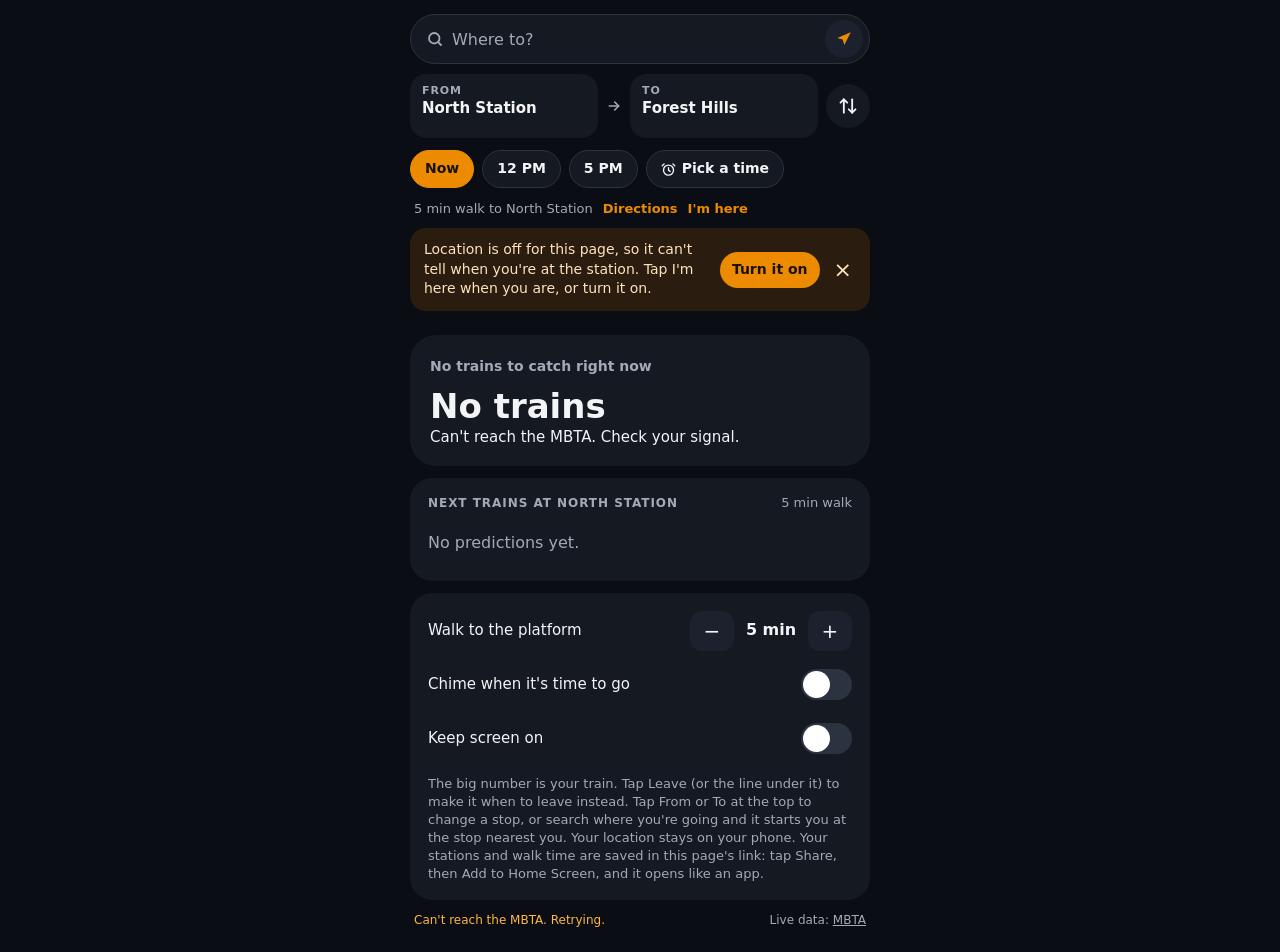
==== commit 6d0293c6: "commute: look at any train (tap it, step through them), and I'm here when location can't tell Co-Aut" ====
--- a/commute/index.html
+++ b/commute/index.html
@@ -83,9 +83,12 @@
 .lochelp button{flex:none;border:0;border-radius:999px;background:var(--accent);color:var(--accent-ink);font-weight:700;font-size:14px;padding:8px 12px;min-height:36px}
 .lochelp ol{margin:0;padding-left:20px;display:flex;flex-direction:column;gap:6px;color:#FFE9CC}
 .lochelp b{color:#FFFFFF}
+.lochelp.quiet{display:none}
+.lochelp button.lochelp-x{background:none;color:#FFE2BD;font-size:22px;line-height:1;font-weight:400;padding:2px 4px;min-height:0}
 .getthere{display:flex;align-items:center;gap:6px 10px;flex-wrap:wrap;font-size:13px;color:var(--muted);padding:0 4px;min-height:18px}
 .getthere a{color:var(--accent);font-weight:600;text-decoration:none}
 .getthere .warn{color:var(--warn)}
+.getthere button.lnk{font-size:13px}
 
 /* alerts */
 .alert{display:flex;gap:10px;align-items:flex-start;padding:11px 13px;border-radius:14px;background:#2A1D10;color:#FFE2BD;font-size:14px}
@@ -97,7 +100,7 @@
 
 /* hero: the Live Activity, on the web. Big: your train coming in (Train, the default) or when to
    leave (Leave). The other one sits in the pill under it; tap the pill or the switch to swap them. */
-.hero{position:relative;border-radius:26px;background:var(--card);padding:14px 16px 18px 20px;display:flex;flex-direction:column;gap:4px;transition:background .45s ease,box-shadow .45s ease}
+.hero{position:relative;border-radius:26px;background:var(--card);padding:14px 16px 18px 20px;display:flex;flex-direction:column;gap:4px;touch-action:pan-y pinch-zoom;transition:background .45s ease,box-shadow .45s ease}
 .hero-top{display:flex;align-items:center;justify-content:space-between;gap:10px;min-height:36px}
 .hero-label{flex:1;min-width:0;font-size:14px;font-weight:600;color:var(--muted);transition:color .3s}
 .hero-big{font-family:var(--num);font-size:76px;line-height:1;min-height:76px;font-weight:700;letter-spacing:-1px;font-variant-numeric:tabular-nums;color:var(--fg);transform-origin:0 100%;transition:color .3s}
@@ -129,6 +132,31 @@
 .hero.rush .hero-second svg,.hero.rush .hero-second .m{color:#FFE2D1}
 .hero.none .hero-big{font-size:34px;min-height:0;letter-spacing:0}
 .hero.alarm{box-shadow:0 0 0 2px rgba(237,139,0,.85)}
+.hero-second.muted{color:var(--muted);font-weight:500}
+.hero-second.muted svg{color:var(--muted)}
+button.lnk{border:0;background:none;padding:0;margin:0;color:var(--accent);font:inherit;font-weight:650;cursor:pointer}
+.hero.now button.lnk{color:var(--accent-ink);text-decoration:underline}
+/* the trains to flip through: tap one, use the arrows, swipe the card, or the arrow keys */
+.tstrip{display:flex;align-items:center;gap:6px;margin-top:12px;padding-top:12px;border-top:1px solid rgba(255,255,255,.07)}
+.tnav{flex:none;width:34px;height:34px;border-radius:50%;border:0;padding:0;background:var(--card-2);color:var(--fg);display:grid;place-items:center;cursor:pointer;transition:opacity .2s,background .2s}
+.tnav:disabled{opacity:.28;cursor:default}
+.tnav:not(:disabled):active{background:var(--line)}
+.tchips{position:relative;flex:1;min-width:0;display:flex;gap:6px;overflow-x:auto;scrollbar-width:none;-webkit-overflow-scrolling:touch;scroll-snap-type:x proximity;padding:2px}
+.tchips::-webkit-scrollbar{display:none}
+.tchip{flex:none;display:flex;flex-direction:column;align-items:center;gap:1px;min-width:60px;padding:6px 9px 5px;border-radius:12px;border:0;background:var(--card-2);color:var(--fg);font-family:var(--num);font-size:15px;font-weight:700;font-variant-numeric:tabular-nums;cursor:pointer;scroll-snap-align:center;transition:background .25s,color .25s,box-shadow .25s}
+.tchip small{font-family:var(--font);font-size:10px;font-weight:700;letter-spacing:.04em;text-transform:uppercase;color:var(--muted);white-space:nowrap}
+.tchip.yours{box-shadow:inset 0 0 0 1.5px var(--accent)}
+.tchip.yours small{color:var(--accent)}
+.tchip.here small{color:var(--good)}
+.tchip.soon{color:var(--muted)}
+.tchip.sel{background:var(--fg);color:var(--bg)}
+.tchip.sel small{color:#4A5366}
+.tchip.sel.yours small{color:#A35A00}
+.tchip.sel.here small{color:#1F7A47}
+.hero.now .tstrip,.hero.rush .tstrip{border-top-color:rgba(0,0,0,.14)}
+.hero.now .tnav,.hero.now .tchip,.hero.rush .tnav,.hero.rush .tchip{background:rgba(0,0,0,.16);color:inherit}
+.hero.now .tchip small,.hero.rush .tchip small{color:inherit;opacity:.75}
+.hero.now .tchip.sel,.hero.rush .tchip.sel{background:rgba(255,255,255,.9);color:var(--accent-ink)}
 /* the switch: which number is big */
 .seg{position:relative;flex:none;display:grid;grid-template-columns:1fr 1fr;padding:3px;border-radius:999px;background:var(--card-2);transition:background .35s}
 .seg::before{content:"";position:absolute;top:3px;bottom:3px;left:3px;width:calc(50% - 3px);border-radius:999px;background:#384152;box-shadow:0 1px 3px rgba(0,0,0,.3);transition:transform .4s cubic-bezier(.3,1.3,.5,1),background .35s}
@@ -171,20 +199,25 @@
 .ap-name{position:absolute;top:52px;font-size:12px;color:var(--muted);white-space:nowrap}
 .ap-name.first{left:-6px}
 .ap-name.last{right:-16px;color:var(--fg);font-weight:650}
-.ap-train{position:absolute;top:22px;width:46px;height:20px;margin-left:-46px;box-sizing:border-box;border-radius:5px 12px 12px 5px;background:#7C8597;display:flex;align-items:center;justify-content:flex-end;padding-right:5px;transition:left 1.4s cubic-bezier(.2,.8,.2,1),opacity .4s}
+/* each train is a button (a bigger tap area around it): tap one and the big timer shows that train */
+.ap-hit{position:absolute;top:10px;width:60px;height:44px;margin-left:-55px;padding:0;border:0;border-radius:10px;background:none;cursor:pointer;-webkit-tap-highlight-color:transparent;z-index:1;transition:left 1.4s cubic-bezier(.2,.8,.2,1),opacity .4s}
+.ap-hit.you{z-index:2}
+.ap-hit.far{opacity:.5}
+.ap-hit:focus-visible{outline:2px solid var(--accent);outline-offset:0}
+.ap-train{position:absolute;right:5px;top:12px;width:46px;height:20px;box-sizing:border-box;border-radius:5px 12px 12px 5px;background:#7C8597;display:flex;align-items:center;justify-content:flex-end;padding-right:5px;pointer-events:none;transition:background .3s,box-shadow .3s,width .3s,height .3s,top .3s,opacity .3s}
 .ap-train::before{content:"";position:absolute;left:5px;right:13px;top:5px;height:5px;border-radius:2px;background:repeating-linear-gradient(90deg,rgba(255,255,255,.6) 0 5px,transparent 5px 8px)}
 .ap-train::after{content:"";width:4px;height:4px;border-radius:50%;background:#FFF4D6}
-.ap-train.other{top:25px;width:34px;height:14px;margin-left:-34px;opacity:.75}
-.ap-train.other::before{top:4px;height:3px;right:10px}
-.ap-train.you{background:var(--accent);box-shadow:0 0 16px rgba(237,139,0,.5);z-index:2}
-.ap-train.far{opacity:.5}
+.ap-hit.other .ap-train{top:15px;width:34px;height:14px;opacity:.75}
+.ap-hit.other .ap-train::before{top:4px;height:3px;right:10px}
+.ap-hit.other:hover .ap-train{opacity:1}
+.ap-hit.you .ap-train{background:var(--accent);box-shadow:0 0 16px rgba(237,139,0,.5)}
 @media (prefers-reduced-motion:no-preference){
   .ap-flow{animation:flow .8s linear infinite}
   @keyframes flow{to{background-position:16px 0}}
-  .ap-train.here{animation:here 1.2s ease-in-out infinite}
+  .ap-hit.you.here .ap-train{animation:here 1.2s ease-in-out infinite}
   @keyframes here{50%{box-shadow:0 0 0 8px rgba(237,139,0,.25)}}
 }
-@media (prefers-reduced-motion:reduce){.ap-train,.ap-flow{transition:none}}
+@media (prefers-reduced-motion:reduce){.ap-hit,.ap-train,.ap-flow{transition:none}}
 
 /* the cars: back on the left, front on the right (the end that pulls in first) */
 .consist{display:flex;flex-direction:column;gap:7px;margin-top:2px}
@@ -214,8 +247,13 @@
 
 /* next trains */
 .list{list-style:none;margin:0;padding:0;display:flex;flex-direction:column}
-.list li{display:grid;grid-template-columns:64px 74px 1fr;align-items:center;gap:8px;padding:10px 0;border-top:1px solid var(--line);font-size:15px}
+.list li{border-top:1px solid var(--line)}
 .list li:first-child{border-top:0}
+.list li > .muted{display:block;padding:10px 0}
+/* each row is a button: tap it and the big timer shows that train */
+.list .row{display:grid;grid-template-columns:64px 74px 1fr;align-items:center;gap:8px;width:calc(100% + 16px);margin:0 -8px;padding:10px 8px;border:0;border-radius:12px;background:none;color:inherit;font:inherit;font-size:15px;text-align:left;cursor:pointer;transition:background .2s}
+.list .row:hover{background:rgba(255,255,255,.03)}
+.list .row:active,.list li.sel .row{background:var(--card-2)}
 .list .t{font-family:var(--num);font-weight:700;font-variant-numeric:tabular-nums}
 .list .in{color:var(--muted);font-variant-numeric:tabular-nums}
 .list .tag{justify-self:end;text-align:right;font-size:13px;color:var(--muted)}
@@ -305,12 +343,8 @@
     </div>
     <div class="getthere" id="getThere"></div>
     <div class="lochelp" id="locHelp" hidden>
-      <div class="lochelp-head"><span>Location is off for this page, so it can't tell which stop you're at.</span><button type="button" id="locHelpBtn" aria-expanded="false" aria-controls="locSteps">Turn it on</button></div>
-      <ol id="locSteps" hidden>
-        <li>iPhone <b>Settings</b> › <b>Privacy &amp; Security</b> › <b>Location Services</b>: on. Then <b>Safari Websites</b> › <b>While Using the App</b>, with <b>Precise Location</b> on.</li>
-        <li>Back in Safari: tap <b>≡</b> next to the address › <b>Website Settings</b> › <b>Location</b> › <b>Allow</b>.</li>
-        <li>Come back here. It finds your stop by itself.</li>
-      </ol>
+      <div class="lochelp-head"><span id="locHelpText">Location is off for this page, so it can't tell which stop you're at.</span><button type="button" id="locHelpBtn" aria-expanded="false" aria-controls="locSteps">Turn it on</button><button type="button" class="lochelp-x" id="locHelpX" aria-label="Hide this">×</button></div>
+      <ol id="locSteps" hidden></ol>
     </div>
   </header>
 
@@ -328,13 +362,18 @@
     <div class="hero-sub" id="heroSub"><span class="sk line"></span></div>
     <div class="hero-second" id="heroSecond" hidden></div>
     <div class="hero-alt" id="heroAlt"></div>
+    <div class="tstrip" id="tstrip" hidden>
+      <button type="button" class="tnav" data-step="-1" aria-label="Earlier train"><svg width="16" height="16" viewBox="0 0 24 24" fill="none" stroke="currentColor" stroke-width="2.6" stroke-linecap="round" stroke-linejoin="round" aria-hidden="true"><path d="M15 5l-7 7 7 7"></path></svg></button>
+      <div class="tchips" id="tchips" role="group" aria-label="Trains at your stop"></div>
+      <button type="button" class="tnav" data-step="1" aria-label="Later train"><svg width="16" height="16" viewBox="0 0 24 24" fill="none" stroke="currentColor" stroke-width="2.6" stroke-linecap="round" stroke-linejoin="round" aria-hidden="true"><path d="M9 5l7 7-7 7"></path></svg></button>
+    </div>
     <p class="sr" id="heroSr" aria-live="polite"></p>
   </section>
 
   <section class="card" id="trainCard" hidden>
     <div class="card-head"><span class="eyebrow" id="trainHead">Your train</span><span class="pill you" id="trainTime"></span></div>
     <div class="away"><span class="away-big" id="awayBig"></span><span class="away-sub" id="awaySub"></span></div>
-    <div class="approach" id="approach" role="img"></div>
+    <div class="approach" id="approach" role="group"></div>
     <div id="trainCars"></div>
     <div class="ride-note" id="rideNote"></div>
   </section>
@@ -363,7 +402,7 @@
 <script>
 (function () {
   'use strict';
-  var VERSION = '2026-11-17-9';
+  var VERSION = '2026-11-17-10';
   var API = 'https://api-v3.mbta.com';
   var POLL_MS = 15000, ALERT_MS = 120000;
   var CUSHION = 45000;   // aim to be on the platform this long before the train pulls in
@@ -441,7 +480,9 @@
     here: null, place: null, fromSource: 'auto', walkSource: 'manual', locMsg: '',
     startFix: null, placedOnce: false, riding: null, boardCandidate: null, destArr: {}, locDenied: false,
     planAt: null, manualWalk: 6, sched: [], schedKey: '', schedAt: 0,
-    bigShows: 'train'   // the big number: 'train' (when your train comes in) or 'leave' (when to leave)
+    bigShows: 'train',  // the big number: 'train' (when your train comes in) or 'leave' (when to leave)
+    pick: null,         // a train you picked to look at (its trip), instead of the one it picked for you
+    manualAt: null      // "I'm here": { i: station, at: time } when this device can't tell you're at the station
   };
   var chimed = {};
   var $ = function (id) { return document.getElementById(id); };
@@ -658,8 +699,9 @@
   }
 
   // ---------- render ----------
-  // Your train coming up the line: the last few stops before yours, left to right, with your train
-  // (orange, its front to the right) and the ones around it (grey), gliding as they move.
+  // Your train coming up the line: the last few stops before yours, left to right, with the train on
+  // show (orange, its front to the right) and the ones around it (grey), gliding as they move. Each
+  // train is a button: tap one to show it.
   var trackKey = '';
   function renderApproach(target, now) {
     var el = $('approach'), s = sgn(), from = state.from;
@@ -678,11 +720,10 @@
       html += '<span class="ap-name last">' + esc(STATIONS[from][2]) + '</span>';
       el.innerHTML = html;
     }
-    var shown = state.trains.filter(function (t) { return t.dep > now - 15000; }).slice(0, 3);
-    if (target && shown.indexOf(target) < 0) shown.push(target);
-    var seen = {}, flowAt = null, fresh = [];
-    shown.forEach(function (t) {
-      var p = position(t), yours = !!target && t.trip === target.trip, x = 0, far = false, here = false;
+    var list = state.trains.filter(function (t) { return t.dep > now - 15000; }).slice(0, 4);
+    if (target && list.indexOf(target) < 0) list.push(target);
+    var items = list.map(function (t) {
+      var p = position(t), x = 0, far = false, here = false;
       if (!p) far = true;
       else {
         x = n === 1 ? 100 : (p.pos - start) * s / (n - 1) * 100;
@@ -690,15 +731,35 @@
         if (x > 100) x = 100;
         here = p.idx === from && p.status === 'STOPPED_AT';
       }
+      return { t: t, x: x, far: far, here: here, yours: !!target && t.trip === target.trip };
+    });
+    // Trains farther out than the track all wait at its left end: draw just one there (the one on
+    // show, or else the nearest), not a pile you can't tap. The strip and the list have the rest.
+    var edgeTaken = items.some(function (it) { return it.far && it.yours; });
+    items = items.filter(function (it) {
+      if (!it.far || it.yours) return true;
+      if (edgeTaken) return false;
+      edgeTaken = true;
+      return true;
+    });
+    var seen = {}, flowAt = null, fresh = [];
+    items.forEach(function (it) {
+      var t = it.t, yours = it.yours, x = it.x, far = it.far, here = it.here;
       var id = 'ap-' + t.trip.replace(/[^\w-]/g, '_');
       seen[id] = 1;
       var m = document.getElementById(id);
-      if (!m) { m = document.createElement('span'); m.id = id; m.style.left = x + '%'; m.style.opacity = '0'; el.appendChild(m); fresh.push(m); }
-      m.className = 'ap-train ' + (yours ? 'you' : 'other') + (far ? ' far' : '') + (yours && here ? ' here' : '');
+      if (!m) {
+        m = document.createElement('button'); m.type = 'button'; m.id = id; m.setAttribute('data-trip', t.trip);
+        m.innerHTML = '<span class="ap-train"></span>';
+        m.style.left = x + '%'; m.style.opacity = '0'; el.appendChild(m); fresh.push(m);
+      }
+      m.className = 'ap-hit ' + (yours ? 'you' : 'other') + (far ? ' far' : '') + (here ? ' here' : '');
+      m.setAttribute('aria-pressed', yours ? 'true' : 'false');
+      m.setAttribute('aria-label', 'The ' + clock(t.arr) + ' train' + (here ? ', at ' + STATIONS[from][2] + ' now' : '') + (yours ? ', on show' : '. Show it'));
       m.style.left = x + '%';
       if (yours) flowAt = x;
     });
-    Array.prototype.slice.call(el.querySelectorAll('.ap-train')).forEach(function (m) { if (!seen[m.id]) m.remove(); });
+    Array.prototype.slice.call(el.querySelectorAll('.ap-hit')).forEach(function (m) { if (!seen[m.id]) m.remove(); });
     // trains that just showed up fade in
     if (fresh.length) requestAnimationFrame(function () { requestAnimationFrame(function () { fresh.forEach(function (f) { f.style.opacity = ''; }); }); });
     var flow = $('apFlow');
@@ -814,8 +875,16 @@
   // ---------- where you are, live ----------
   function freshFix() { return state.here && Date.now() - state.here.at < 120000 ? state.here : null; }
   function distTo(i, h) { return meters(h.lat, h.lon, stLat(i), stLon(i)); }
+  // "I'm here": you're at the station, but this device can't tell (a laptop, or location off). It lasts
+  // 30 minutes, or until you pick another start.
+  function manualHere() { var a = state.manualAt; return !!(a && a.i === state.from && Date.now() - a.at < 30 * 60000); }
+  // At the station by location (only this can tell that you got on a train)
+  function realAt() { var h = freshFix(); return !!(h && h.acc <= 250 && distTo(state.from, h) <= 150); }
+  // A train standing at your platform right now
+  function atPlatform(t) { var p = t && position(t); return !!(p && p.idx === state.from && p.status === 'STOPPED_AT'); }
   // Your walk to the platform: from where you are when we know it, else your setting.
   function walkMs() {
+    if (manualHere()) return 45000;
     var h = freshFix();
     if (h && state.walkSource === 'location') {
       var m = distTo(state.from, h);
@@ -826,6 +895,7 @@
   // wait: not left yet · way: walking to the station · at: at the station · ride: on the train
   function locMode() {
     if (state.riding) return 'ride';
+    if (manualHere()) return 'at';
     var h = freshFix();
     if (!h || h.acc > 250) return 'wait';
     var m = distTo(state.from, h);
@@ -843,8 +913,9 @@
     train: '<svg width="16" height="16" viewBox="0 0 24 24" fill="none" stroke="currentColor" stroke-width="2.2" stroke-linecap="round" stroke-linejoin="round" aria-hidden="true"><rect x="5" y="3" width="14" height="14" rx="3.5"></rect><path d="M5 10h14"></path><path d="M8.5 21l2-4"></path><path d="M15.5 21l-2-4"></path></svg>'
   };
   function ampm(ms) { return clockFmt.format(ms).slice(-2); }
-  function heroModel(now, mode, t, tp, upcoming, planned, ps, wms, fromS, toS) {
-    var m = { cls: 'calm', label: '', big: '', unit: '', sub: '', second: null, alt: '', toggle: mode === 'wait', alarm: false, chime: '', bigKey: '', secondKey: '' };
+  // picked: you chose this train (tapped it, or stepped to it) instead of the one it picked for you
+  function heroModel(now, mode, t, tp, upcoming, planned, ps, wms, fromS, toS, picked) {
+    var m = { cls: 'calm', label: '', big: '', unit: '', sub: '', second: null, alt: '', altHtml: '', toggle: mode === 'wait', alarm: false, chime: '', bigKey: '', secondKey: '' };
     if (mode === 'ride') {
       var arrive = state.destArr[state.riding.trip] || state.riding.destArr;
       m.label = 'Arriving at ' + toS[2] + ' in';
@@ -863,40 +934,64 @@
     var train = headsign() + ' train', walkMin = Math.max(1, Math.round(wms / 60000));
     var trainIn = t.arr > now ? mmss(t.arr - now) : 'Now';
     var pullsIn = train + ' · pulls into ' + fromS[2] + ' at ' + clock(t.arr);
+    var whose = picked ? 'This train' : 'Your train', tag = picked ? 'pick|' : '';
+    var here = atPlatform(t), leavesIn = t.dep > now ? mmss(t.dep - now) : 'Now';
+    var tooSoon = { icon: 'walk', html: 'Too soon to make it from here', cls: 'muted' };
+    var hereHint = realAt() ? '' : 'Already at ' + esc(fromS[2]) + '? <button type="button" class="lnk" data-act="here">I\'m here</button>';
     if (mode === 'at') {
-      var p = position(t), next = null;
+      var next = null;
       upcoming.forEach(function (u) { if (!next && u.t.arr > t.arr && u.p.kind !== 'missed') next = u.t; });
-      if (p && p.idx === state.from && p.status === 'STOPPED_AT') {
-        m.cls = 'now'; m.label = 'Your train is here'; m.big = 'Board'; m.sub = train + ' · doors open'; m.chime = 'now';
+      if (here && tp.kind === 'ok') {
+        m.cls = 'now'; m.label = whose + ' is here'; m.big = 'Board'; m.sub = train + ' · doors open, leaves in ' + leavesIn; m.chime = 'now';
+      } else if (here) {
+        m.cls = 'soon'; m.label = 'Leaving ' + fromS[2] + ' now'; m.big = leavesIn; m.sub = train + ' · doors closing';
       } else {
         m.cls = t.arr - now <= 60000 ? 'soon' : 'calm';
-        m.label = 'You\'re at ' + fromS[2] + '. Next train in'; m.big = trainIn; m.sub = pullsIn;
+        m.label = picked ? 'This train in' : 'You\'re at ' + fromS[2] + '. Next train in'; m.big = trainIn; m.sub = pullsIn;
         m.chime = t.arr - now <= 60000 ? 'soon' : '';
       }
       if (next) m.second = { icon: 'train', html: 'Then the <span class="n">' + clock(next.arr) + '</span> <span class="m">· ' + inMin(next.arr - now) + '</span>' };
-      m.bigKey = 'at|' + t.trip + '|' + m.cls; m.secondKey = next ? 'then|' + next.trip : '';
+      m.bigKey = tag + 'at|' + t.trip + '|' + m.cls; m.secondKey = next ? 'then|' + next.trip : '';
       return m;
     }
+    if (here) {
+      // At your platform right now, and you're not there: when it leaves, and whether you'd make it
+      m.toggle = false; m.label = 'At ' + fromS[2] + ' now · leaves in'; m.big = leavesIn; m.sub = train + ' · doors open';
+      if (tp.kind === 'missed' || tp.kind === 'early') { m.second = tooSoon; m.altHtml = hereHint; }
+      else { m.second = { icon: 'walk', html: 'Run to make it', cls: 'rush' }; m.alarm = true; m.chime = 'now'; }
+      m.bigKey = tag + 'here|' + t.trip; m.secondKey = 'here|' + t.trip + '|' + tp.kind;
+      return m;
+    }
     if (mode === 'way') {
-      var pace = tp.kind === 'pace';
-      m.label = 'Your train in'; m.big = trainIn; m.sub = pullsIn;
-      m.second = pace ? { icon: 'walk', html: 'On pace <span class="m">· ' + walkMin + ' min to the platform</span>' }
-                      : { icon: 'walk', html: 'Walk faster to make it', cls: 'rush' };
-      m.alarm = !pace; m.chime = pace ? '' : 'now';
-      m.bigKey = 'train|' + t.trip; m.secondKey = 'pace|' + pace;
+      m.label = whose + ' in'; m.big = trainIn; m.sub = pullsIn;
+      if (tp.kind === 'missed') m.second = tooSoon;
+      else {
+        var pace = tp.kind === 'pace';
+        m.second = pace ? { icon: 'walk', html: 'On pace <span class="m">· ' + walkMin + ' min to the platform</span>' }
+                        : { icon: 'walk', html: 'Walk faster to make it', cls: 'rush' };
+        m.alarm = !pace; m.chime = pace ? '' : 'now';
+      }
+      m.bigKey = tag + 'train|' + t.trip; m.secondKey = 'pace|' + tp.kind;
       return m;
     }
-    // Not on your way yet: when your train comes in, and when to leave for it.
+    // Not on your way yet: when the train comes in, and when to leave for it.
+    if (tp.kind === 'missed' || tp.kind === 'early') {   // only a train you picked can be one of these
+      m.toggle = false; m.label = whose + ' in'; m.big = trainIn; m.sub = pullsIn;
+      if (tp.kind === 'early') m.second = { icon: 'walk', html: 'Before you planned to leave', cls: 'muted' };
+      else { m.second = tooSoon; m.altHtml = hereHint; }
+      m.bigKey = tag + 'train|' + t.trip; m.secondKey = 'x|' + t.trip + '|' + tp.kind;
+      return m;
+    }
     var lead = state.bigShows;
     if (planned && tp.kind === 'leave' && tp.slack > 60 * 60000) {   // a while off: clock times read better
-      var trainAt = { label: 'Planned: your train at ' + fromS[2], big: clock(t.arr), unit: ampm(t.arr), sub: train + ' · in ' + dur(t.arr - now),
+      var trainAt = { label: (picked ? 'Planned: this train at ' : 'Planned: your train at ') + fromS[2], big: clock(t.arr), unit: ampm(t.arr), sub: train + ' · in ' + dur(t.arr - now),
         pill: { icon: 'train', html: 'Train at <span class="n">' + clock(t.arr) + '</span> <span class="m">· in ' + dur(t.arr - now) + '</span>' } };
       var leaveAt = { label: 'Planned: leave at', big: clock(tp.at), unit: ampm(tp.at), sub: 'for the ' + clock(t.arr) + ' ' + train + ' at ' + fromS[2],
         pill: { icon: 'walk', html: 'Leave at <span class="n">' + clock(tp.at) + '</span> <span class="m">· ' + walkMin + ' min walk</span>' } };
       var front = lead === 'leave' ? leaveAt : trainAt, back = lead === 'leave' ? trainAt : leaveAt;
       m.label = front.label; m.big = front.big; m.unit = front.unit; m.sub = front.sub; m.second = back.pill;
       if (t.scheduled) m.alt = 'From the schedule. Live times take over about an hour before.';
-      m.bigKey = 'far|' + lead + '|' + t.trip; m.secondKey = m.bigKey;
+      m.bigKey = tag + 'far|' + lead + '|' + t.trip; m.secondKey = m.bigKey;
       return m;
     }
     var leaveCls, leaveLabel, leaveBig, leavePill;
@@ -917,16 +1012,16 @@
     if (lead === 'leave') {
       m.cls = leaveCls; m.label = leaveLabel; m.big = leaveBig; m.sub = pullsIn;
       m.second = { icon: 'train', html: 'Train in <span class="n">' + trainIn + '</span>' };
-      m.bigKey = 'leave|' + t.trip + '|' + leaveCls; m.secondKey = 'train|' + t.trip;
+      m.bigKey = tag + 'leave|' + t.trip + '|' + leaveCls; m.secondKey = 'train|' + t.trip;
     } else {
-      m.label = 'Your train in'; m.big = trainIn; m.sub = pullsIn;
+      m.label = whose + ' in'; m.big = trainIn; m.sub = pullsIn;
       m.second = { icon: 'walk', html: leavePill, cls: leaveCls };
       m.alarm = leaveCls === 'now' || leaveCls === 'rush';   // the card lights up so "leave now" can't be missed
-      m.bigKey = 'train|' + t.trip; m.secondKey = 'leave|' + t.trip + '|' + leaveCls;
+      m.bigKey = tag + 'train|' + t.trip; m.secondKey = 'leave|' + t.trip + '|' + leaveCls;
     }
     if (tp.kind === 'rush') {
       var nextOk = null;
-      upcoming.forEach(function (u) { if (!nextOk && u.t !== t && u.p.kind === 'leave') nextOk = u; });
+      upcoming.forEach(function (u) { if (!nextOk && u.t !== t && u.t.arr > t.arr && u.p.kind === 'leave') nextOk = u; });
       if (nextOk) m.alt = 'Or relax: the ' + clock(nextOk.t.arr) + ', leave in ' + mmss(nextOk.p.slack);
     } else if (planned) m.alt = 'You planned to leave after ' + clock(ps) + '.';
     m.chime = tp.kind === 'leave' ? (tp.slack <= 60000 ? 'soon' : '') : 'now';
@@ -951,7 +1046,8 @@
       sec.className = 'hero-second' + (m.second.cls ? ' ' + m.second.cls : '') + (m.toggle ? ' tap' : '');
       sec.innerHTML = ICON[m.second.icon] + '<span>' + m.second.html + '</span>';
     } else { sec.hidden = true; sec.innerHTML = ''; }
-    $('heroAlt').textContent = m.alt;
+    var alt = $('heroAlt'), altNow = m.altHtml || esc(m.alt);
+    if (alt._shown !== altNow) { alt.innerHTML = altNow; alt._shown = altNow; }   // only when it changes, so its button stays tappable
     var segAppears = seg.hidden && m.toggle;
     seg.hidden = !m.toggle;
     seg.classList.toggle('leave', state.bigShows === 'leave');
@@ -969,6 +1065,14 @@
       anim(sub, [{ opacity: 0 }, { opacity: 1 }], { duration: 320, delay: 80, fill: 'backwards' });
       return;
     }
+    if ((how === 'next' || how === 'prev') && (bigChanged || secChanged)) {
+      // another train: it slides in from the side it's on (later trains from the right)
+      var dx = how === 'next' ? 30 : -30;
+      [label, big, sub, sec].forEach(function (el, i) {
+        if (!el.hidden) anim(el, [{ opacity: 0, transform: 'translateX(' + dx + 'px)' }, { opacity: 1, transform: 'none' }], { duration: 340, delay: i * 30, easing: EASE, fill: 'backwards' });
+      });
+      return;
+    }
     if (bigChanged) [label, big, sub].forEach(function (el, i) { anim(el, RISE, { duration: 380, delay: i * 45, easing: EASE, fill: 'backwards' }); });
     if (secChanged && !sec.hidden) anim(sec, RISE, { duration: 380, delay: bigChanged ? 140 : 0, easing: EASE, fill: 'backwards' });
   }
@@ -978,7 +1082,59 @@
     heroAnim = 'swap'; render();
   }
 
-  var swapTurns = 0, listSkel = false;
+  // ---------- picking a train to look at ----------
+  // Tap one on the line, in the list or in the strip under the big number; or step with the arrows,
+  // a swipe on the card, or the arrow keys. Picking yours again (or it leaving) goes back to automatic.
+  var lastPick = { list: [], auto: null, shown: null };
+  function pickIndex(trip) {
+    for (var i = 0; i < lastPick.list.length; i++) if (lastPick.list[i].t.trip === trip) return i;
+    return -1;
+  }
+  function setPick(trip, how) {
+    if (!trip || trip === lastPick.shown) return;
+    if (!how) how = pickIndex(trip) < pickIndex(lastPick.shown) ? 'prev' : 'next';
+    state.pick = trip === lastPick.auto ? null : trip;
+    heroAnim = how; render();
+  }
+  function stepPick(d) {
+    var i = pickIndex(lastPick.shown), j = i < 0 ? 0 : i + d;
+    if (j < 0 || j >= lastPick.list.length) return;
+    setPick(lastPick.list[j].t.trip, d > 0 ? 'next' : 'prev');
+  }
+  // The strip of trains under the big number: their times, which is yours, which is at the platform
+  var stripKey = '', stripSel = '';
+  function renderStrip(list, autoTrip, shown, mode, now) {
+    var strip = $('tstrip'), chips = $('tchips');
+    if (list.length < 2 || !state.fetchedAt) { strip.hidden = true; stripKey = ''; stripSel = ''; return; }
+    var appeared = strip.hidden;
+    strip.hidden = false;
+    var sel = shown ? shown.trip : '';
+    var html = list.map(function (u) {
+      var t = u.t, cap, cls = [];
+      if (atPlatform(t)) { cap = 'here now'; cls.push('here'); }
+      else if (t.trip === autoTrip) cap = 'yours';
+      else if (u.p.kind === 'missed') { cap = mode === 'at' ? 'leaving' : 'too soon'; cls.push('soon'); }
+      else if (u.p.kind === 'early') { cap = 'early'; cls.push('soon'); }
+      else cap = inMin(t.arr - now);
+      if (t.trip === autoTrip) cls.push('yours');
+      if (t.trip === sel) cls.push('sel');
+      return '<button type="button" class="tchip ' + cls.join(' ') + '" data-trip="' + esc(t.trip) + '" aria-pressed="' + (t.trip === sel) + '" aria-label="' + esc('The ' + clock(t.arr) + ' train, ' + cap) + '">'
+        + clock(t.arr) + '<small>' + esc(cap) + '</small></button>';
+    }).join('');
+    if (html !== stripKey) { chips.innerHTML = html; stripKey = html; }   // only when it changes, so taps land
+    var i = -1;
+    list.forEach(function (u, k) { if (u.t.trip === sel) i = k; });
+    strip.querySelector('[data-step="-1"]').disabled = i <= 0;
+    strip.querySelector('[data-step="1"]').disabled = i < 0 || i >= list.length - 1;
+    if (sel !== stripSel) {   // keep the train on show in the middle of the strip
+      stripSel = sel;
+      var chip = chips.querySelector('.tchip.sel');
+      if (chip) chips.scrollTo({ left: Math.max(0, chip.offsetLeft - (chips.clientWidth - chip.offsetWidth) / 2), behavior: appeared || reduced() ? 'auto' : 'smooth' });
+    }
+    if (appeared && !inVT) anim(strip, [{ opacity: 0 }, { opacity: 1 }], { duration: 300 });
+  }
+
+  var swapTurns = 0, listSkel = false, listHtml = '';
   function render() {
     if (vtPending) return;   // a smooth change is about to paint this
     var now = Date.now();
@@ -996,6 +1152,7 @@
     $('listHead').textContent = 'Next trains at ' + fromS[2];
     $('walkSrc').textContent = state.walkSource === 'location' ? 'Worked out from where you are' : state.walkSource === 'place' ? 'Worked out from that place' : '';
     renderGetThere(mode, wms);
+    $('locHelp').classList.toggle('quiet', manualHere());   // you said you're here, so no nagging about location
 
     // alerts
     var al = relevantAlerts();
@@ -1034,10 +1191,22 @@
     }
     trackRide(mode, target, now);
 
+    // the train on show: yours, unless you picked another one to look at
+    var pickable = mode === 'ride' ? [] : upcoming.filter(function (u) { return u.t.dep > now - 5000; });
+    var shown = target, shownTp = tp, picked = false;
+    if (state.pick) {
+      var pu = null;
+      pickable.forEach(function (u) { if (u.t.trip === state.pick) pu = u; });
+      if (pu && pu.t !== target) { shown = pu.t; shownTp = pu.p; picked = true; }
+      else state.pick = null;   // it left, or it's yours again
+    }
+    lastPick = { list: pickable, auto: target ? target.trip : null, shown: shown ? shown.trip : null };
+
     // hero
-    var hm = heroModel(now, mode, target, tp, upcoming, planned, ps, wms, fromS, toS);
+    var hm = heroModel(now, mode, shown, shownTp, upcoming, planned, ps, wms, fromS, toS, picked);
     paintHero(hm);
-    if (target && hm.chime) maybeChime(target.trip, hm.chime);
+    if (shown && hm.chime) maybeChime(shown.trip, hm.chime);
+    renderStrip(pickable, lastPick.auto, shown, mode, now);
 
     // your train
     var card = $('trainCard'), waiting = !state.fetchedAt && !state.error && mode !== 'ride';
@@ -1052,28 +1221,28 @@
       $('approach').setAttribute('aria-label', 'Finding your train');
       $('trainCars').innerHTML = '';
       $('rideNote').textContent = '';
-    } else if (target && mode !== 'ride' && !target.scheduled) {
+    } else if (shown && mode !== 'ride' && !shown.scheduled) {
       showEl(card, true);
-      var tp2 = position(target), away = tp2 ? stopsAway(tp2) : null, big2, sub2;
+      var tp2 = position(shown), away = tp2 ? stopsAway(tp2) : null, big2, sub2;
       if (!tp2) {
         var startName = STATIONS[dir() === 1 ? 0 : 19][2];
-        big2 = target.vehicle ? 'Turning around' : 'On its way';
-        sub2 = (target.vehicle ? 'at ' : 'from ') + startName + ' · here ' + inMin(target.arr - now);
+        big2 = shown.vehicle ? 'Turning around' : 'On its way';
+        sub2 = (shown.vehicle ? 'at ' : 'from ') + startName + ' · here ' + inMin(shown.arr - now);
       } else if (away <= 0) {
         big2 = tp2.status === 'STOPPED_AT' ? 'It\'s here' : 'Pulling in';
         sub2 = tp2.status === 'STOPPED_AT' ? 'doors open' : 'right now';
       } else {
         big2 = away + (away === 1 ? ' stop away' : ' stops away');
-        sub2 = 'here ' + inMin(target.arr - now);
+        sub2 = 'here ' + inMin(shown.arr - now);
       }
       $('awayBig').textContent = big2;
       $('awaySub').textContent = sub2;
-      $('trainTime').textContent = clock(target.arr);
-      $('trainHead').textContent = 'Your ' + headsign() + ' train · ' + fromS[2];
-      renderApproach(target, now);
-      $('approach').setAttribute('aria-label', 'Your train, ' + big2 + ', ' + sub2 + ', coming up to ' + fromS[2] + '.');
-      $('trainCars').innerHTML = consistHTML(target.vehicle);
-      $('rideNote').textContent = target.destArr ? 'Gets you to ' + toS[2] + ' at ' + clock(target.destArr) + '.' : '';
+      $('trainTime').textContent = clock(shown.arr);
+      $('trainHead').textContent = (picked ? 'The ' + clock(shown.arr) + ' ' : 'Your ') + headsign() + ' train · ' + fromS[2];
+      renderApproach(shown, now);
+      $('approach').setAttribute('aria-label', (picked ? 'This train, ' : 'Your train, ') + big2 + ', ' + sub2 + ', coming up to ' + fromS[2] + '. Tap a train to show it.');
+      $('trainCars').innerHTML = consistHTML(shown.vehicle);
+      $('rideNote').textContent = shown.destArr ? 'Gets you to ' + toS[2] + ' at ' + clock(shown.destArr) + '.' : '';
     } else card.hidden = true;
 
     // next trains
@@ -1092,14 +1261,17 @@
       else if (p.kind === 'missed') { cls = 'missed'; tag = 'Too soon'; }
       else if (p.kind === 'leave') tag = 'Leave ' + clock(p.at);
       else { cls = 'rush'; tag = 'Walk fast'; }
-      return '<li class="' + cls + '"><span class="t">' + clock(t.arr) + '</span><span class="in">' + inMin(t.arr - now) + '</span><span class="tag">' + tag + '</span></li>';
+      if (picked && t === shown) cls += ' sel';
+      return '<li class="' + cls + '"><button type="button" class="row" data-trip="' + esc(t.trip) + '" aria-label="' + esc('The ' + clock(t.arr) + ' train, ' + inMin(t.arr - now) + (tag ? ', ' + tag : '') + '. Show it') + '">'
+        + '<span class="t">' + clock(t.arr) + '</span><span class="in">' + inMin(t.arr - now) + '</span><span class="tag">' + tag + '</span></button></li>';
     });
     var list = $('list');
     if (waiting) {
       list.innerHTML = '<li class="skrow"><span class="sk line" style="width:72%"></span></li><li class="skrow"><span class="sk line" style="width:56%"></span></li><li class="skrow"><span class="sk line" style="width:64%"></span></li>';
-      listSkel = true;
+      listSkel = true; listHtml = '';
     } else {
-      list.innerHTML = rows.length ? rows.join('') : '<li><span class="muted">No predictions yet.</span></li>';
+      var html = rows.length ? rows.join('') : '<li><span class="muted">No predictions yet.</span></li>';
+      if (html !== listHtml) { list.innerHTML = html; listHtml = html; }   // only when it changes, so taps land
       if (listSkel && !inVT) Array.prototype.forEach.call(list.children, function (li, i) {
         anim(li, RISE, { duration: 340, delay: i * 40, easing: EASE, fill: 'backwards' });
       });
@@ -1165,7 +1337,7 @@
     var c = routeCache[state.from + '-' + state.to];
     if (c && Date.now() - c.at < 60000) { state.trains = c.trains; state.fetchedAt = c.at; }
     else { state.trains = []; state.fetchedAt = 0; }
-    state.error = ''; chimed = {}; trackKey = '';
+    state.error = ''; chimed = {}; trackKey = ''; state.pick = null;
     state.sched = []; state.schedKey = ''; setTimeout(loadSchedule, 0);
     state.startFix = state.here; state.riding = null; state.boardCandidate = null;
     saveSettings(); smooth(); loadTrains();
@@ -1182,24 +1354,27 @@
     if (fromLat != null) u += '&saddr=' + fromLat.toFixed(5) + ',' + fromLon.toFixed(5);
     return u;
   }
+  var getThereHtml = '';
   function renderGetThere(mode, wms) {
     if (vtPending) return;
     if (mode == null) { mode = locMode(); wms = walkMs(); }
     var f = state.from, t = state.to, html;
-    if (state.locMsg) html = '<span class="warn">' + esc(state.locMsg) + '</span>';
+    var hereBtn = '<button type="button" class="lnk" data-act="here">I\'m here</button>';
+    if (state.locMsg) html = '<span class="warn">' + esc(state.locMsg) + '</span>' + (mode === 'wait' || mode === 'way' ? hereBtn : '');
     else if (mode === 'ride') html = '<span>On your way to ' + esc(STATIONS[t][2]) + '</span>';
-    else if (mode === 'at') html = '<span>You\'re at ' + esc(STATIONS[f][2]) + ' · ' + Math.abs(t - f) + (Math.abs(t - f) === 1 ? ' stop' : ' stops') + ' to ' + esc(STATIONS[t][2]) + '</span>';
+    else if (mode === 'at') html = '<span>You\'re at ' + esc(STATIONS[f][2]) + ' · ' + Math.abs(t - f) + (Math.abs(t - f) === 1 ? ' stop' : ' stops') + ' to ' + esc(STATIONS[t][2]) + '</span>'
+        + (manualHere() && !realAt() ? '<button type="button" class="lnk" data-act="nothere">Not here</button>' : '');
     else if (mode === 'way') html = '<span>About ' + Math.max(1, Math.round(wms / 60000)) + ' min to ' + esc(STATIONS[f][2]) + '</span>'
-        + '<a href="' + mapsLink(null, null, stLat(f), stLon(f)) + '" target="_blank" rel="noopener">Directions</a>';
+        + '<a href="' + mapsLink(null, null, stLat(f), stLon(f)) + '" target="_blank" rel="noopener">Directions</a>' + hereBtn;
     else {
       html = '<span>' + (state.walkSource === 'location' ? 'Walk about ' + state.walk + ' min to ' : state.walk + ' min walk to ') + esc(STATIONS[f][2]) + '</span>'
-        + '<a href="' + mapsLink(null, null, stLat(f), stLon(f)) + '" target="_blank" rel="noopener">Directions</a>';
+        + '<a href="' + mapsLink(null, null, stLat(f), stLon(f)) + '" target="_blank" rel="noopener">Directions</a>' + hereBtn;
       if (state.place) {
         html += '<span>Then ' + streetMin(state.place.m) + ' min from ' + esc(STATIONS[t][2]) + ' to ' + esc(state.place.name) + '</span>'
           + '<a href="' + mapsLink(stLat(t), stLon(t), state.place.lat, state.place.lon) + '" target="_blank" rel="noopener">Map</a>';
       }
     }
-    $('getThere').innerHTML = html;
+    if (html !== getThereHtml) { $('getThere').innerHTML = html; getThereHtml = html; }   // only when it changes, so taps land
   }
   var flashTimer = 0;
   function flash(msg) {
@@ -1230,8 +1405,11 @@
       if (flipped) flash('You\'re nearest ' + name + ', so it flipped the direction.');
     }, function (err) {
       btn.classList.remove('busy'); state.locMsg = '';
-      if (err && err.code === 1) { showLocHelp(true); $('locSteps').hidden = false; $('locHelpBtn').setAttribute('aria-expanded', 'true'); $('locHelpBtn').textContent = 'Hide'; }
-      else flash('Couldn\'t find you just now. Tap From to pick your stop.');
+      if (err && err.code === 1) {
+        try { sessionStorage.removeItem('mc-lochelp'); } catch (e) {}
+        showLocHelp('denied'); $('locSteps').hidden = false; $('locHelpBtn').setAttribute('aria-expanded', 'true'); $('locHelpBtn').textContent = 'Hide';
+      }
+      else flash('This device couldn\'t find you. At the station?');
     }, { enableHighAccuracy: true, timeout: 12000, maximumAge: 10000 });
   }
   $('locBtn').addEventListener('click', function () { state.fromSource = 'auto'; startWatching(); useMyLocation(true); });
@@ -1242,7 +1420,54 @@
   $('segTrain').addEventListener('click', function () { setBig('train'); });
   $('segLeave').addEventListener('click', function () { setBig('leave'); });
   $('heroSecond').addEventListener('click', function () {
+    if (Date.now() - swipedAt < 400) return;   // that was a swipe
     if (this.classList.contains('tap')) setBig(state.bigShows === 'train' ? 'leave' : 'train');
+  });
+  // Picking a train to look at: on the line, in the list, in the strip, by swiping the card, or the arrow keys
+  $('approach').addEventListener('click', function (e) {
+    var b = e.target.closest ? e.target.closest('.ap-hit') : null;
+    if (b) setPick(b.getAttribute('data-trip'));
+  });
+  $('list').addEventListener('click', function (e) {
+    var b = e.target.closest ? e.target.closest('.row') : null;
+    if (!b) return;
+    setPick(b.getAttribute('data-trip'));
+    if ($('hero').getBoundingClientRect().top < 0) $('hero').scrollIntoView({ behavior: reduced() ? 'auto' : 'smooth', block: 'start' });
+  });
+  $('tstrip').addEventListener('click', function (e) {
+    var b = e.target.closest ? e.target.closest('button') : null;
+    if (!b || b.disabled) return;
+    if (b.hasAttribute('data-step')) stepPick(+b.getAttribute('data-step'));
+    else setPick(b.getAttribute('data-trip'));
+  });
+  var swipe = null, swipedAt = 0;
+  $('hero').addEventListener('pointerdown', function (e) {
+    swipe = e.pointerType === 'mouse' || (e.target.closest && e.target.closest('button, .tstrip')) ? null : { x: e.clientX, y: e.clientY };
+  });
+  $('hero').addEventListener('pointerup', function (e) {
+    if (!swipe) return;
+    var dx = e.clientX - swipe.x, dy = e.clientY - swipe.y;
+    swipe = null;
+    if (Math.abs(dx) > 48 && Math.abs(dx) > Math.abs(dy) * 1.5) { swipedAt = Date.now(); stepPick(dx < 0 ? 1 : -1); }
+  });
+  $('hero').addEventListener('pointercancel', function () { swipe = null; });
+  document.addEventListener('keydown', function (e) {
+    if ((e.key !== 'ArrowLeft' && e.key !== 'ArrowRight') || e.metaKey || e.ctrlKey || e.altKey || searchOpen) return;
+    if (/^(INPUT|TEXTAREA|SELECT)$/.test((e.target && e.target.tagName) || '')) return;
+    e.preventDefault();
+    stepPick(e.key === 'ArrowRight' ? 1 : -1);
+  });
+  // "I'm here" (you're at the station but this device can't tell) and "Not here"
+  document.addEventListener('click', function (e) {
+    var b = e.target.closest ? e.target.closest('[data-act="here"], [data-act="nothere"]') : null;
+    if (!b) return;
+    state.manualAt = b.getAttribute('data-act') === 'here' ? { i: state.from, at: Date.now() } : null;
+    state.pick = null; chimed = {};
+    smooth();
+  });
+  $('locHelpX').addEventListener('click', function () {
+    try { sessionStorage.setItem('mc-lochelp', 'hide'); } catch (e) {}
+    $('locHelp').hidden = true;
   });
   $('locHelpBtn').addEventListener('click', function () {
     var steps = $('locSteps'), open = steps.hidden;
@@ -1256,24 +1481,58 @@
   function startWatching() {
     if (watchId != null || !('geolocation' in navigator)) return;
     watchId = navigator.geolocation.watchPosition(onFix, function (err) {
-      if (err && err.code === 1) {                       // refused: everything stays as you set it
+      if (!err) return;
+      if (err.code === 1) {                              // refused: everything stays as you set it
         if (watchId != null) navigator.geolocation.clearWatch(watchId);
         watchId = null;
-        showLocHelp(true);
-      }
+        showLocHelp('denied');
+      } else if (!freshFix()) showLocHelp('unavailable'); // this device can't find itself (say, a laptop with location off)
     }, { enableHighAccuracy: true, maximumAge: 5000, timeout: 30000 });
   }
-  function showLocHelp(on) {
-    state.locDenied = on;
-    showEl($('locHelp'), on);
+  function deviceKind() {
+    var ua = navigator.userAgent || '';
+    if (/iPhone|iPad|iPod/.test(ua) || (/Macintosh/.test(ua) && navigator.maxTouchPoints > 1)) return 'ios';
+    if (/Android/.test(ua)) return 'android';
+    if (/Macintosh|Mac OS X/.test(ua)) return 'mac';
+    if (/Windows/.test(ua)) return 'windows';
+    return 'other';
+  }
+  function locStepsHTML() {
+    var site = '<li>Then let this page use it: the icon at the left of the address bar › <b>Location</b> › <b>Allow</b>. Reload the page.</li>';
+    switch (deviceKind()) {
+      case 'ios':
+        return '<li>iPhone <b>Settings</b> › <b>Privacy &amp; Security</b> › <b>Location Services</b>: on. Then <b>Safari Websites</b> › <b>While Using the App</b>, with <b>Precise Location</b> on.</li>'
+          + '<li>Back in Safari: tap <b>≡</b> next to the address › <b>Website Settings</b> › <b>Location</b> › <b>Allow</b>.</li>'
+          + '<li>Come back here. It finds your stop by itself.</li>';
+      case 'mac':
+        return '<li>Apple menu › <b>System Settings</b> › <b>Privacy &amp; Security</b> › <b>Location Services</b>: on, and on for your browser.</li>' + site;
+      case 'windows':
+        return '<li><b>Start</b> › <b>Settings</b> › <b>Privacy &amp; security</b> › <b>Location</b>: turn on <b>Location services</b> and <b>Let desktop apps access your location</b>.</li>' + site;
+      case 'android':
+        return '<li>Android <b>Settings</b> › <b>Location</b>: on.</li>' + site;
+      default:
+        return site;
+    }
+  }
+  // kind: 'denied' (this page isn't allowed), 'unavailable' (the device can't find itself), or false
+  function showLocHelp(kind) {
+    state.locDenied = kind || false;
+    var dismissed = false;
+    try { dismissed = sessionStorage.getItem('mc-lochelp') === 'hide'; } catch (e) {}
+    if (kind) {
+      $('locHelpText').textContent = (kind === 'unavailable' ? 'This device can\'t find where it is' : 'Location is off for this page')
+        + ', so it can\'t tell when you\'re at the station. Tap I\'m here when you are, or turn it on.';
+      $('locSteps').innerHTML = locStepsHTML();
+    }
+    showEl($('locHelp'), !!kind && !dismissed);
   }
   // When it's turned on in Settings and you come back, pick it up without a reload.
   function watchPermission() {
     if (!navigator.permissions || !navigator.permissions.query) { startWatching(); return; }
     navigator.permissions.query({ name: 'geolocation' }).then(function (status) {
       var apply = function () {
-        if (status.state === 'denied') showLocHelp(true);
-        else { showLocHelp(false); startWatching(); }
+        if (status.state === 'denied') showLocHelp('denied');
+        else { if (state.locDenied === 'denied') showLocHelp(false); startWatching(); }
       };
       apply();
       status.onchange = apply;
@@ -1322,7 +1581,7 @@
       }
       return;
     }
-    if (mode === 'at' && target) state.boardCandidate = { trip: target.trip, dep: target.dep, destArr: target.destArr || null, at: now };
+    if (mode === 'at' && target && realAt()) state.boardCandidate = { trip: target.trip, dep: target.dep, destArr: target.destArr || null, at: now };
     var c = state.boardCandidate;
     if (!c) return;
     var gone = !state.trains.some(function (t) { return t.trip === c.trip; });
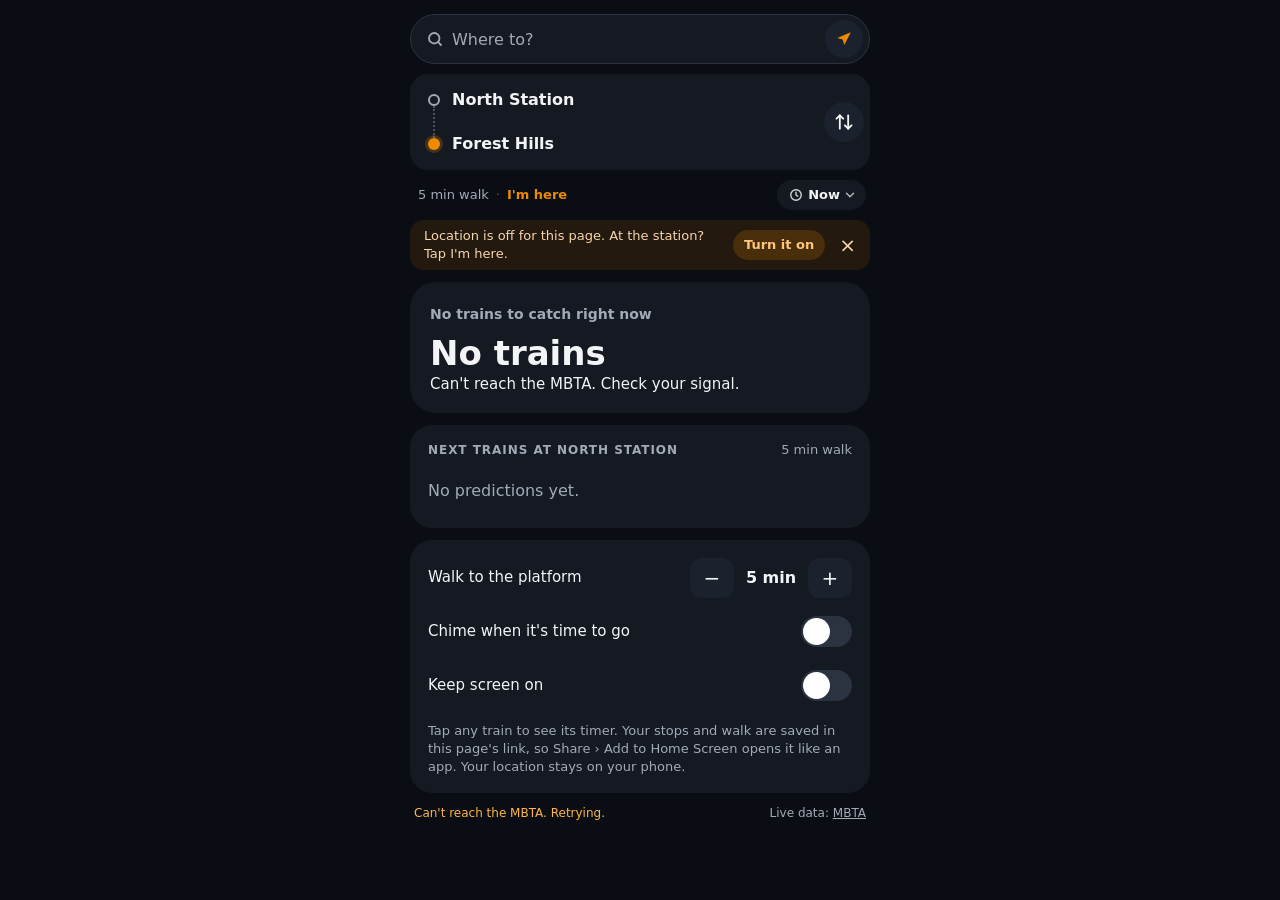
==== commit e7a68fee: "commute: a calmer top (stops in one card, one quiet line, a small leaving button) Co-Authored-By: Cl" ====
--- a/commute/index.html
+++ b/commute/index.html
@@ -59,44 +59,58 @@
 .sg-main b{font-weight:600;font-size:16px;white-space:nowrap;overflow:hidden;text-overflow:ellipsis}
 .sg-sub{font-size:13px;color:var(--muted);white-space:nowrap;overflow:hidden;text-overflow:ellipsis}
 .sg-note{padding:10px 12px;font-size:13px;color:var(--muted)}
-.route{display:flex;align-items:stretch;gap:8px}
-.route .arrow,.route .icon-btn{align-self:center}
-.stn{flex:1 1 0;min-width:0;display:flex;flex-direction:column;align-items:flex-start;justify-content:flex-start;gap:2px;padding:9px 12px;min-height:64px;border-radius:16px;border:0;background:var(--card);text-align:left;transition:background .2s,box-shadow .2s}
-.stn:active{background:var(--card-2)}
-.stn.editing{background:var(--card-2);box-shadow:inset 0 0 0 1.5px var(--accent)}
-.stn-lbl{font-size:11px;font-weight:700;letter-spacing:.08em;text-transform:uppercase;color:var(--muted);transition:color .2s}
-.stn.editing .stn-lbl{color:var(--accent)}
-.stn-name{font-size:15px;font-weight:650;line-height:1.15;max-width:100%;display:-webkit-box;-webkit-line-clamp:2;-webkit-box-orient:vertical;overflow:hidden}
-.route .arrow{flex:none;color:var(--muted)}
-.icon-btn{flex:none;width:44px;height:44px;border-radius:50%;border:0;background:var(--card);display:grid;place-items:center;color:var(--fg)}
-.icon-btn:active{background:var(--card-2)}
+/* the trip: one card, your start on top and where you're going below, joined like a route map */
+.route{display:flex;align-items:center;gap:4px;padding:4px 6px 4px 4px;border-radius:18px;background:var(--card)}
+.route-stops{position:relative;flex:1;min-width:0;display:flex;flex-direction:column}
+.route-stops::before{content:"";position:absolute;left:19px;top:28px;bottom:28px;border-left:2px dotted #4A5366;pointer-events:none}
+.stn{display:flex;align-items:center;gap:12px;width:100%;min-height:44px;padding:0 10px 0 14px;border:0;border-radius:14px;background:none;color:var(--fg);text-align:left;cursor:pointer;transition:background .2s}
+.stn:active,.stn.editing{background:var(--card-2)}
+.stn-dot{position:relative;z-index:1;flex:none;width:12px;height:12px;border-radius:50%;box-sizing:border-box}
+.stn-dot.from{border:2.5px solid var(--muted);background:var(--card)}
+.stn-dot.to{background:var(--accent);box-shadow:0 0 0 3px rgba(237,139,0,.22)}
+.stn-name{flex:1;min-width:0;font-size:16px;font-weight:650;line-height:1.2;white-space:nowrap;overflow:hidden;text-overflow:ellipsis}
+.stn.editing .stn-name{color:var(--accent)}
+.icon-btn{flex:none;width:40px;height:40px;border-radius:50%;border:0;background:var(--card-2);display:grid;place-items:center;color:var(--fg);cursor:pointer}
+.icon-btn:active{background:var(--line)}
 #swapIcon{transition:transform .55s cubic-bezier(.3,1.35,.5,1);view-transition-name:swap-icon}
-.plan{display:flex;gap:8px;overflow-x:auto;scrollbar-width:none;-webkit-overflow-scrolling:touch;margin:0 -2px;padding:2px}
-.plan::-webkit-scrollbar{display:none}
-.pchip{flex:none;position:relative;display:inline-flex;align-items:center;gap:6px;min-height:38px;padding:0 14px;border-radius:999px;border:1px solid var(--line);background:var(--card);color:var(--fg);font-size:14px;font-weight:600;white-space:nowrap;transition:background .25s,border-color .25s,color .25s}
-.pchip.on{background:var(--accent);border-color:var(--accent);color:var(--accent-ink)}
-.pchip.pick input{position:absolute;inset:0;width:100%;height:100%;opacity:0;cursor:pointer;-webkit-appearance:none;appearance:none}
-.pchip svg{flex:none}
-.lochelp{border-radius:16px;background:#2A1D10;color:#FFE2BD;padding:12px 14px;font-size:14px;display:flex;flex-direction:column;gap:8px}
-.lochelp-head{display:flex;align-items:center;gap:10px}
+/* one quiet line under it: delays, your walk, and when you're leaving */
+.meta{display:flex;align-items:center;gap:10px;padding:0 4px 0 8px;min-height:30px}
+.getthere{flex:1;min-width:0;display:flex;align-items:center;gap:2px 7px;flex-wrap:wrap;font-size:13px;color:var(--muted)}
+.getthere a{color:var(--accent);font-weight:600;text-decoration:none}
+.getthere .warn{color:var(--warn)}
+.getthere button.lnk{font-size:13px}
+.getthere .ok{display:inline-flex;align-items:center;gap:6px}
+.getthere .ok i{width:7px;height:7px;border-radius:50%;background:var(--good)}
+.getthere .dot{opacity:.45}
+.when{position:relative;flex:none}
+.when-btn{display:inline-flex;align-items:center;gap:3px;height:30px;padding:0 9px 0 12px;border-radius:999px;border:0;background:var(--card);color:var(--fg);font-size:13px;font-weight:650;white-space:nowrap;cursor:pointer;transition:background .25s,color .25s}
+.when-btn svg{opacity:.7;transition:transform .25s}
+.when-btn svg.clk{opacity:.85;margin-right:2px}
+.when-btn[aria-expanded="true"] svg:not(.clk){transform:rotate(180deg)}
+.when-menu .wm-h{padding:6px 12px 4px;font-size:12px;font-weight:700;letter-spacing:.04em;text-transform:uppercase;color:var(--muted)}
+.when-btn.on{background:var(--accent);color:var(--accent-ink)}
+.when-menu{position:absolute;right:0;top:36px;z-index:25;min-width:184px;padding:6px;border-radius:16px;background:var(--card);border:1px solid var(--line);box-shadow:0 16px 40px rgba(0,0,0,.55);transform-origin:top right}
+.when-menu .wm{position:relative;display:flex;align-items:center;justify-content:space-between;gap:12px;width:100%;min-height:42px;padding:0 12px;border:0;border-radius:10px;background:none;color:var(--fg);font-size:15px;font-weight:600;text-align:left;cursor:pointer}
+.when-menu .wm:hover,.when-menu .wm:focus-visible{background:var(--card-2)}
+.when-menu .wm.on::after{content:"";flex:none;width:8px;height:8px;border-radius:50%;background:var(--accent)}
+.when-menu .wm input{position:absolute;inset:0;width:100%;height:100%;opacity:0;cursor:pointer;-webkit-appearance:none;appearance:none}
+/* location trouble: one slim line, with the steps a tap away */
+.lochelp{border-radius:14px;background:#24190E;color:#F5D6AE;padding:7px 8px 7px 14px;font-size:13px;display:flex;flex-direction:column;gap:8px}
+.lochelp-head{display:flex;align-items:center;gap:8px}
 .lochelp-head span{flex:1;min-width:0}
-.lochelp button{flex:none;border:0;border-radius:999px;background:var(--accent);color:var(--accent-ink);font-weight:700;font-size:14px;padding:8px 12px;min-height:36px}
+.lochelp button{flex:none;border:0;border-radius:999px;background:rgba(237,139,0,.18);color:#FFC679;font-weight:700;font-size:13px;padding:6px 11px;min-height:30px;cursor:pointer}
 .lochelp ol{margin:0;padding-left:20px;display:flex;flex-direction:column;gap:6px;color:#FFE9CC}
 .lochelp b{color:#FFFFFF}
 .lochelp.quiet{display:none}
-.lochelp button.lochelp-x{background:none;color:#FFE2BD;font-size:22px;line-height:1;font-weight:400;padding:2px 4px;min-height:0}
-.getthere{display:flex;align-items:center;gap:6px 10px;flex-wrap:wrap;font-size:13px;color:var(--muted);padding:0 4px;min-height:18px}
-.getthere a{color:var(--accent);font-weight:600;text-decoration:none}
-.getthere .warn{color:var(--warn)}
-.getthere button.lnk{font-size:13px}
+.lochelp button.lochelp-x{background:none;color:#F5D6AE;font-size:20px;line-height:1;font-weight:400;padding:2px 6px;min-height:0}
 
 /* alerts */
 .alert{display:flex;gap:10px;align-items:flex-start;padding:11px 13px;border-radius:14px;background:#2A1D10;color:#FFE2BD;font-size:14px}
 .alert.bad{background:#2E1715;color:#FFD3CC}
 .alert .chip{flex:none;font-size:11px;font-weight:700;text-transform:uppercase;letter-spacing:.06em;padding:3px 7px;border-radius:999px;background:rgba(255,181,71,.18);color:var(--warn);margin-top:1px}
 .alert.bad .chip{background:rgba(255,138,122,.18);color:var(--bad)}
-.okline{display:flex;align-items:center;gap:8px;font-size:13px;color:var(--muted);padding:0 2px}
-.okline i{width:8px;height:8px;border-radius:50%;background:var(--good);display:inline-block}
+#alerts{display:flex;flex-direction:column;gap:8px}
+#alerts:empty{display:none}
 
 /* hero: the Live Activity, on the web. Big: your train coming in (Train, the default) or when to
    leave (Leave). The other one sits in the pill under it; tap the pill or the switch to swap them. */
@@ -324,26 +338,29 @@
       <div class="sugg" id="sugg" role="listbox" aria-label="Stations" hidden></div>
     </div>
     <div class="route">
-      <button class="stn" id="fromBtn" type="button" aria-label="Change where you start"><span class="stn-lbl">From</span><span class="stn-name" id="fromName">…</span></button>
-      <svg class="arrow" width="16" height="16" viewBox="0 0 24 24" fill="none" stroke="currentColor" stroke-width="2.4" stroke-linecap="round" stroke-linejoin="round" aria-hidden="true"><path d="M5 12h14"></path><path d="M13 6l6 6-6 6"></path></svg>
-      <button class="stn" id="toBtn" type="button" aria-label="Change where you're going"><span class="stn-lbl">To</span><span class="stn-name" id="toName">…</span></button>
+      <div class="route-stops">
+        <button class="stn" id="fromBtn" type="button" aria-label="From. Change where you start"><i class="stn-dot from" aria-hidden="true"></i><span class="stn-name" id="fromName">…</span></button>
+        <button class="stn" id="toBtn" type="button" aria-label="To. Change where you're going"><i class="stn-dot to" aria-hidden="true"></i><span class="stn-name" id="toName">…</span></button>
+      </div>
       <button class="icon-btn" id="swapBtn" type="button" aria-label="Swap direction">
         <svg id="swapIcon" width="20" height="20" viewBox="0 0 24 24" fill="none" stroke="currentColor" stroke-width="2.2" stroke-linecap="round" stroke-linejoin="round" aria-hidden="true"><path d="M7 4v16"></path><path d="M3 8l4-4 4 4"></path><path d="M17 20V4"></path><path d="M21 16l-4 4-4-4"></path></svg>
       </button>
     </div>
-    <div class="plan" id="planRow" role="group" aria-label="When you're leaving">
-      <button type="button" class="pchip on" data-plan="" aria-label="Leave now">Now</button>
-      <button type="button" class="pchip" data-plan="12:00" aria-label="Leave at 12 PM">12 PM</button>
-      <button type="button" class="pchip" data-plan="17:00" aria-label="Leave at 5 PM">5 PM</button>
-      <label class="pchip pick" id="pickChip">
-        <svg width="15" height="15" viewBox="0 0 24 24" fill="none" stroke="currentColor" stroke-width="2.2" stroke-linecap="round" stroke-linejoin="round" aria-hidden="true"><circle cx="12" cy="13" r="8"></circle><path d="M12 9v4l2.5 2"></path><path d="M5 3L2 6"></path><path d="M19 3l3 3"></path></svg>
-        <span id="pickLabel">Pick a time</span>
-        <input type="time" id="planTime" step="60" aria-label="Leave at a time you pick">
-      </label>
+    <div class="meta">
+      <div class="getthere" id="getThere"></div>
+      <div class="when" id="when">
+        <button type="button" class="when-btn" id="whenBtn" aria-haspopup="true" aria-expanded="false" aria-controls="whenMenu" aria-label="When you're leaving: now"><svg class="clk" width="14" height="14" viewBox="0 0 24 24" fill="none" stroke="currentColor" stroke-width="2.4" stroke-linecap="round" stroke-linejoin="round" aria-hidden="true"><circle cx="12" cy="12" r="9"></circle><path d="M12 7v5l3 2"></path></svg><span id="whenLabel">Now</span><svg width="14" height="14" viewBox="0 0 24 24" fill="none" stroke="currentColor" stroke-width="2.6" stroke-linecap="round" stroke-linejoin="round" aria-hidden="true"><path d="M6 9l6 6 6-6"></path></svg></button>
+        <div class="when-menu" id="whenMenu" role="group" aria-label="When you're leaving" hidden>
+          <div class="wm-h">When you're leaving</div>
+          <button type="button" class="wm" data-plan="">Now</button>
+          <button type="button" class="wm" data-plan="12:00">12 PM</button>
+          <button type="button" class="wm" data-plan="17:00">5 PM</button>
+          <label class="wm" id="pickChip"><span id="pickLabel">Pick a time…</span><input type="time" id="planTime" step="60" aria-label="Leave at a time you pick"></label>
+        </div>
+      </div>
     </div>
-    <div class="getthere" id="getThere"></div>
     <div class="lochelp" id="locHelp" hidden>
-      <div class="lochelp-head"><span id="locHelpText">Location is off for this page, so it can't tell which stop you're at.</span><button type="button" id="locHelpBtn" aria-expanded="false" aria-controls="locSteps">Turn it on</button><button type="button" class="lochelp-x" id="locHelpX" aria-label="Hide this">×</button></div>
+      <div class="lochelp-head"><span id="locHelpText">Location is off for this page. At the station? Tap I'm here.</span><button type="button" id="locHelpBtn" aria-expanded="false" aria-controls="locSteps">Turn it on</button><button type="button" class="lochelp-x" id="locHelpX" aria-label="Hide this">×</button></div>
       <ol id="locSteps" hidden></ol>
     </div>
   </header>
@@ -393,7 +410,7 @@
     </div>
     <div class="row"><label for="soundChk">Chime when it's time to go</label><input type="checkbox" class="switch" id="soundChk"></div>
     <div class="row"><label for="awakeChk">Keep screen on</label><input type="checkbox" class="switch" id="awakeChk"></div>
-    <p class="hint">The big number is your train. Tap Leave (or the line under it) to make it when to leave instead. Tap From or To at the top to change a stop, or search where you're going and it starts you at the stop nearest you. Your location stays on your phone. Your stations and walk time are saved in this page's link: tap Share, then Add to Home Screen, and it opens like an app.</p>
+    <p class="hint">Tap any train to see its timer. Your stops and walk are saved in this page's link, so Share › Add to Home Screen opens it like an app. Your location stays on your phone.</p>
   </section>
 
   <footer class="foot"><span id="statusLine">Connecting to the MBTA…</span><span>Live data: <a href="https://www.mbta.com/developers" target="_blank" rel="noopener">MBTA</a></span></footer>
@@ -402,7 +419,7 @@
 <script>
 (function () {
   'use strict';
-  var VERSION = '2026-11-17-10';
+  var VERSION = '2026-11-17-11';
   var API = 'https://api-v3.mbta.com';
   var POLL_MS = 15000, ALERT_MS = 120000;
   var CUSHION = 45000;   // aim to be on the platform this long before the train pulls in
@@ -479,7 +496,7 @@
     trains: [], alerts: [], fetchedAt: 0, error: '', backoffUntil: 0,
     here: null, place: null, fromSource: 'auto', walkSource: 'manual', locMsg: '',
     startFix: null, placedOnce: false, riding: null, boardCandidate: null, destArr: {}, locDenied: false,
-    planAt: null, manualWalk: 6, sched: [], schedKey: '', schedAt: 0,
+    planAt: null, planDay: null, manualWalk: 6, sched: [], schedKey: '', schedAt: 0,
     bigShows: 'train',  // the big number: 'train' (when your train comes in) or 'leave' (when to leave)
     pick: null,         // a train you picked to look at (its trip), instead of the one it picked for you
     manualAt: null      // "I'm here": { i: station, at: time } when this device can't tell you're at the station
@@ -534,6 +551,7 @@
       if (saved.walkSource) state.walkSource = saved.walkSource;
       if (saved.manualWalk >= 1 && saved.manualWalk <= 30) state.manualWalk = saved.manualWalk;
       if (typeof saved.planAt === 'string' && /^\d\d:\d\d$/.test(saved.planAt)) state.planAt = saved.planAt;
+      if (typeof saved.planDay === 'string' && /^\d{4}-\d\d-\d\d$/.test(saved.planDay)) state.planDay = saved.planDay;
       if (saved.bigShows === 'train' || saved.bigShows === 'leave') state.bigShows = saved.bigShows;
     }
     var h = new URLSearchParams(location.hash.slice(1));
@@ -542,12 +560,12 @@
     if (t >= 0) state.to = t;
     if (w >= 1 && w <= 30) state.walk = w;
     var at = h.get('at');
-    if (at && /^\d{4}$/.test(at)) state.planAt = at.slice(0, 2) + ':' + at.slice(2);
-    else if (at === 'now') state.planAt = null;
+    if (at && /^\d{4}$/.test(at)) { state.planAt = at.slice(0, 2) + ':' + at.slice(2); state.planDay = planDayFor(state.planAt); }
+    else if (at === 'now') { state.planAt = null; state.planDay = null; }
     if (state.from === state.to) state.to = state.from === 0 ? 1 : state.from - 1;
   }
   function saveSettings() {
-    try { localStorage.setItem('muse-commute', JSON.stringify({ from: state.from, to: state.to, walk: state.walk, sound: state.sound, awake: state.awake, walkSource: state.walkSource, manualWalk: state.manualWalk, planAt: state.planAt, bigShows: state.bigShows })); } catch (e) {}
+    try { localStorage.setItem('muse-commute', JSON.stringify({ from: state.from, to: state.to, walk: state.walk, sound: state.sound, awake: state.awake, walkSource: state.walkSource, manualWalk: state.manualWalk, planAt: state.planAt, planDay: state.planDay, bigShows: state.bigShows })); } catch (e) {}
     var q = 'from=' + STATIONS[state.from][0] + '&to=' + STATIONS[state.to][0] + '&walk=' + state.walk + (state.planAt ? '&at=' + state.planAt.replace(':', '') : '');
     try { history.replaceState(null, '', '#' + q); } catch (e) {}
   }
@@ -800,9 +818,19 @@
   function planStart() {
     if (!state.planAt) return null;
     var parts = state.planAt.split(':'), d = new Date();
+    if (state.planDay) { var ymd = state.planDay.split('-'); d = new Date(+ymd[0], +ymd[1] - 1, +ymd[2]); }
     d.setHours(+parts[0], +parts[1], 0, 0);
     return d.getTime();
   }
+  function dayKey(d) { return d.getFullYear() + '-' + String(d.getMonth() + 1).padStart(2, '0') + '-' + String(d.getDate()).padStart(2, '0'); }
+  // A time that's already gone today (say 5 PM, picked at 11 PM) means tomorrow
+  function planDayFor(hm) {
+    var parts = hm.split(':'), d = new Date();
+    d.setHours(+parts[0], +parts[1], 0, 0);
+    if (d.getTime() < Date.now() - 30 * 60000) d.setDate(d.getDate() + 1);
+    return dayKey(d);
+  }
+  function planTomorrow() { return !!(state.planAt && state.planDay && state.planDay !== dayKey(new Date())); }
   function clockHM(hm) {
     var parts = hm.split(':'), h = +parts[0], m = parts[1];
     return ((h + 11) % 12 + 1) + ':' + m + (h < 12 ? ' AM' : ' PM');
@@ -820,21 +848,28 @@
   }
   function setPlan(v) {
     state.planAt = v || null;
+    state.planDay = v ? planDayFor(v) : null;
     chimed = {}; state.sched = []; state.schedKey = '';
     saveSettings(); loadSchedule(); smooth();
   }
+  // When you're leaving: one small button ("Leaving now" / "Leaving 5 PM") with a menu
   function renderPlanRow() {
     if (vtPending) return;
-    var chips = document.querySelectorAll('#planRow .pchip[data-plan]'), custom = !!state.planAt;
-    Array.prototype.forEach.call(chips, function (c) {
+    var items = document.querySelectorAll('#whenMenu [data-plan]'), custom = !!state.planAt;
+    Array.prototype.forEach.call(items, function (c) {
       var on = (c.getAttribute('data-plan') || null) === state.planAt;
       if (on) custom = false;
       c.classList.toggle('on', on);
       c.setAttribute('aria-pressed', on ? 'true' : 'false');
     });
     $('pickChip').classList.toggle('on', custom);
-    $('pickLabel').textContent = custom ? 'Leave at ' + clockHM(state.planAt) : 'Pick a time';
+    var tmrw = planTomorrow();
+    $('pickLabel').textContent = custom ? 'Leave at ' + clockHM(state.planAt) + (tmrw ? ' tomorrow' : '') : 'Pick a time…';
     if (state.planAt) $('planTime').value = state.planAt;
+    var at = state.planAt ? clockHM(state.planAt).replace(':00 ', ' ') : '';
+    $('whenLabel').textContent = state.planAt ? (tmrw ? 'Tomorrow ' : '') + at : 'Now';
+    $('whenBtn').setAttribute('aria-label', 'When you\'re leaving: ' + (state.planAt ? (tmrw ? 'tomorrow ' : '') + at : 'now'));
+    $('whenBtn').classList.toggle('on', !!state.planAt);
   }
   // Live predictions only reach an hour or so ahead, so a trip later is planned from the schedule
   // until the live times arrive.
@@ -984,9 +1019,10 @@
     }
     var lead = state.bigShows;
     if (planned && tp.kind === 'leave' && tp.slack > 60 * 60000) {   // a while off: clock times read better
-      var trainAt = { label: (picked ? 'Planned: this train at ' : 'Planned: your train at ') + fromS[2], big: clock(t.arr), unit: ampm(t.arr), sub: train + ' · in ' + dur(t.arr - now),
+      var pfx = planTomorrow() ? 'Tomorrow: ' : 'Planned: ';
+      var trainAt = { label: pfx + (picked ? 'this train at ' : 'your train at ') + fromS[2], big: clock(t.arr), unit: ampm(t.arr), sub: train + ' · in ' + dur(t.arr - now),
         pill: { icon: 'train', html: 'Train at <span class="n">' + clock(t.arr) + '</span> <span class="m">· in ' + dur(t.arr - now) + '</span>' } };
-      var leaveAt = { label: 'Planned: leave at', big: clock(tp.at), unit: ampm(tp.at), sub: 'for the ' + clock(t.arr) + ' ' + train + ' at ' + fromS[2],
+      var leaveAt = { label: pfx + 'leave at', big: clock(tp.at), unit: ampm(tp.at), sub: 'for the ' + clock(t.arr) + ' ' + train + ' at ' + fromS[2],
         pill: { icon: 'walk', html: 'Leave at <span class="n">' + clock(tp.at) + '</span> <span class="m">· ' + walkMin + ' min walk</span>' } };
       var front = lead === 'leave' ? leaveAt : trainAt, back = lead === 'leave' ? trainAt : leaveAt;
       m.label = front.label; m.big = front.big; m.unit = front.unit; m.sub = front.sub; m.second = back.pill;
@@ -1142,6 +1178,10 @@
     var fromS = STATIONS[state.from], toS = STATIONS[state.to];
     $('fromName').textContent = fromS[2];
     $('toName').textContent = toS[2];
+    $('fromBtn').setAttribute('aria-label', 'From ' + fromS[1] + '. Change it');
+    $('toBtn').setAttribute('aria-label', 'To ' + toS[1] + '. Change it');
+    var when = $('when');
+    if (when.hidden !== (mode !== 'wait')) { when.hidden = mode !== 'wait'; if (when.hidden) whenMenu(false); }
     // each station name carries its own name for smooth changes, so on a swap it glides to the other box
     $('fromName').style.viewTransitionName = 'st-' + fromS[0];
     $('toName').style.viewTransitionName = 'st-' + toS[0];
@@ -1160,11 +1200,11 @@
       var a = x.attributes, bad = (a.severity || 0) >= 7 || a.effect === 'SUSPENSION' || a.effect === 'SHUTTLE';
       var chip = a.effect === 'DELAY' ? 'Delays' : a.effect === 'SHUTTLE' ? 'Shuttle' : a.effect === 'SUSPENSION' ? 'No trains' : 'Heads up';
       return '<div class="alert' + (bad ? ' bad' : '') + '"><span class="chip">' + chip + '</span><span>' + esc(a.short_header || a.header) + '</span></div>';
-    }).join('') : (state.fetchedAt ? '<div class="okline"><i></i>No delays reported on your ride</div>' : '');
+    }).join('') : '';
 
     // pick the train you can make (a plan for later means: not before then)
     var ps = planStart();
-    if (ps && now > ps + 30 * 60000) { state.planAt = null; saveSettings(); renderPlanRow(); ps = null; }
+    if (ps && now > ps + 30 * 60000) { state.planAt = null; state.planDay = null; saveSettings(); renderPlanRow(); ps = null; }
     var planned = mode === 'wait' && ps && ps > now - 60000;
     if (planned) wms = planWalkMs();
     var target = null, tp = null, upcoming = [];
@@ -1358,22 +1398,23 @@
   function renderGetThere(mode, wms) {
     if (vtPending) return;
     if (mode == null) { mode = locMode(); wms = walkMs(); }
-    var f = state.from, t = state.to, html;
+    var f = state.from, t = state.to, bits = [], stops = Math.abs(t - f);
+    var dirLink = '<a href="' + mapsLink(null, null, stLat(f), stLon(f)) + '" target="_blank" rel="noopener">Directions</a>';
     var hereBtn = '<button type="button" class="lnk" data-act="here">I\'m here</button>';
-    if (state.locMsg) html = '<span class="warn">' + esc(state.locMsg) + '</span>' + (mode === 'wait' || mode === 'way' ? hereBtn : '');
-    else if (mode === 'ride') html = '<span>On your way to ' + esc(STATIONS[t][2]) + '</span>';
-    else if (mode === 'at') html = '<span>You\'re at ' + esc(STATIONS[f][2]) + ' · ' + Math.abs(t - f) + (Math.abs(t - f) === 1 ? ' stop' : ' stops') + ' to ' + esc(STATIONS[t][2]) + '</span>'
-        + (manualHere() && !realAt() ? '<button type="button" class="lnk" data-act="nothere">Not here</button>' : '');
-    else if (mode === 'way') html = '<span>About ' + Math.max(1, Math.round(wms / 60000)) + ' min to ' + esc(STATIONS[f][2]) + '</span>'
-        + '<a href="' + mapsLink(null, null, stLat(f), stLon(f)) + '" target="_blank" rel="noopener">Directions</a>' + hereBtn;
+    if (state.fetchedAt && !relevantAlerts().length) bits.push('<span class="ok"><i></i>No delays</span>');
+    if (state.locMsg) bits.push('<span class="warn">' + esc(state.locMsg) + '</span>', hereBtn);
+    else if (mode === 'ride') bits.push('<span>On your way to ' + esc(STATIONS[t][2]) + '</span>');
+    else if (mode === 'at') {
+      bits.push('<span>You\'re here</span>', '<span>' + stops + (stops === 1 ? ' stop' : ' stops') + ' to ' + esc(STATIONS[t][2]) + '</span>');
+      if (manualHere() && !realAt()) bits.push('<button type="button" class="lnk" data-act="nothere">Not here</button>');
+    }
+    else if (mode === 'way') bits.push('<span>' + Math.max(1, Math.round(wms / 60000)) + ' min to go</span>', dirLink);
     else {
-      html = '<span>' + (state.walkSource === 'location' ? 'Walk about ' + state.walk + ' min to ' : state.walk + ' min walk to ') + esc(STATIONS[f][2]) + '</span>'
-        + '<a href="' + mapsLink(null, null, stLat(f), stLon(f)) + '" target="_blank" rel="noopener">Directions</a>' + hereBtn;
-      if (state.place) {
-        html += '<span>Then ' + streetMin(state.place.m) + ' min from ' + esc(STATIONS[t][2]) + ' to ' + esc(state.place.name) + '</span>'
-          + '<a href="' + mapsLink(stLat(t), stLon(t), state.place.lat, state.place.lon) + '" target="_blank" rel="noopener">Map</a>';
-      }
-    }
+      bits.push('<span>' + state.walk + ' min walk</span>', freshFix() ? dirLink : hereBtn);
+      if (state.place) bits.push('<span>then ' + streetMin(state.place.m) + ' min to ' + esc(state.place.name) + '</span>',
+        '<a href="' + mapsLink(stLat(t), stLon(t), state.place.lat, state.place.lon) + '" target="_blank" rel="noopener">Map</a>');
+    }
+    var html = bits.join('<span class="dot" aria-hidden="true">·</span>');
     if (html !== getThereHtml) { $('getThere').innerHTML = html; getThereHtml = html; }   // only when it changes, so taps land
   }
   var flashTimer = 0;
@@ -1413,10 +1454,23 @@
     }, { enableHighAccuracy: true, timeout: 12000, maximumAge: 10000 });
   }
   $('locBtn').addEventListener('click', function () { state.fromSource = 'auto'; startWatching(); useMyLocation(true); });
-  Array.prototype.forEach.call(document.querySelectorAll('#planRow .pchip[data-plan]'), function (c) {
-    c.addEventListener('click', function () { setPlan(c.getAttribute('data-plan')); });
+  function whenMenu(open) {
+    var menu = $('whenMenu');
+    if (open === !menu.hidden) return;
+    $('whenBtn').setAttribute('aria-expanded', open ? 'true' : 'false');
+    menu.hidden = !open;
+    if (open) anim(menu, [{ opacity: 0, transform: 'translateY(-6px) scale(.96)' }, { opacity: 1, transform: 'none' }], { duration: 180, easing: EASE });
+  }
+  $('whenBtn').addEventListener('click', function () { whenMenu($('whenMenu').hidden); });
+  Array.prototype.forEach.call(document.querySelectorAll('#whenMenu [data-plan]'), function (c) {
+    c.addEventListener('click', function () { whenMenu(false); setPlan(c.getAttribute('data-plan')); });
   });
-  $('planTime').addEventListener('change', function () { if (this.value) setPlan(this.value); });
+  $('pickChip').addEventListener('click', function () { try { $('planTime').showPicker(); } catch (e) {} });
+  $('planTime').addEventListener('change', function () { if (this.value) { whenMenu(false); setPlan(this.value); } });
+  document.addEventListener('pointerdown', function (e) {
+    if (!$('whenMenu').hidden && !$('when').contains(e.target)) whenMenu(false);
+  }, true);
+  document.addEventListener('keydown', function (e) { if (e.key === 'Escape') whenMenu(false); });
   $('segTrain').addEventListener('click', function () { setBig('train'); });
   $('segLeave').addEventListener('click', function () { setBig('leave'); });
   $('heroSecond').addEventListener('click', function () {
@@ -1520,8 +1574,7 @@
     var dismissed = false;
     try { dismissed = sessionStorage.getItem('mc-lochelp') === 'hide'; } catch (e) {}
     if (kind) {
-      $('locHelpText').textContent = (kind === 'unavailable' ? 'This device can\'t find where it is' : 'Location is off for this page')
-        + ', so it can\'t tell when you\'re at the station. Tap I\'m here when you are, or turn it on.';
+      $('locHelpText').textContent = (kind === 'unavailable' ? 'This device can\'t find where it is.' : 'Location is off for this page.') + ' At the station? Tap I\'m here.';
       $('locSteps').innerHTML = locStepsHTML();
     }
     showEl($('locHelp'), !!kind && !dismissed);
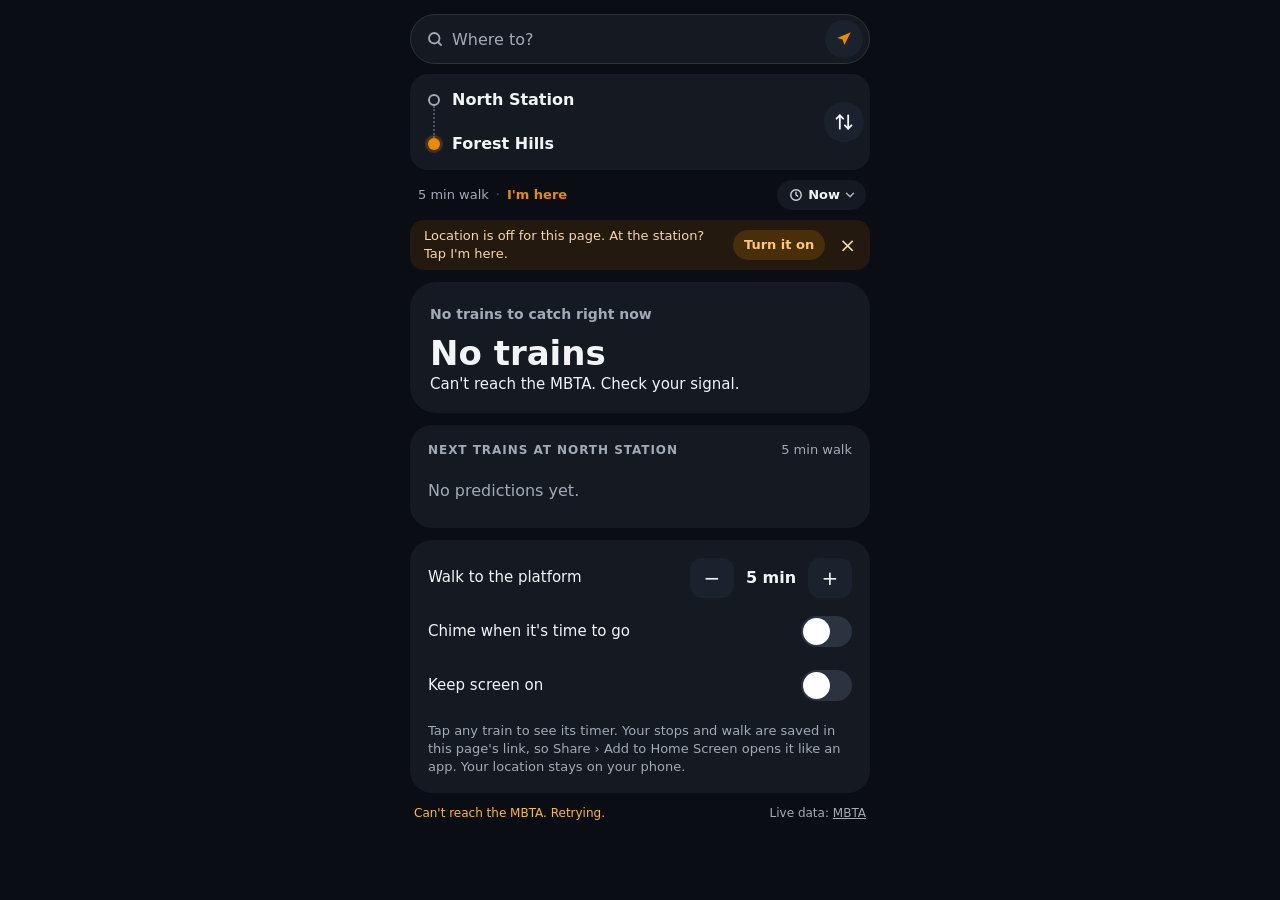
==== commit 7d7c8809: "commute: the train glides in real time between updates, glossier, with a headlight and a trail Co-Au" ====
--- a/commute/index.html
+++ b/commute/index.html
@@ -206,7 +206,7 @@
 .away-sub{font-size:15px;color:var(--muted)}
 .approach{position:relative;height:76px;margin:2px 16px 0 48px}
 .ap-rail{position:absolute;left:-48px;right:0;top:30px;height:4px;border-radius:2px;background:var(--line)}
-.ap-flow{position:absolute;right:0;top:30px;height:4px;border-radius:2px;background:repeating-linear-gradient(90deg,var(--accent) 0 9px,rgba(237,139,0,.22) 9px 16px);transition:left 1.4s cubic-bezier(.2,.8,.2,1)}
+.ap-flow{position:absolute;right:0;top:30px;height:4px;border-radius:2px;background:repeating-linear-gradient(90deg,var(--accent) 0 9px,rgba(237,139,0,.22) 9px 16px);transition:left 1s linear}
 .ap-dot{position:absolute;top:26px;width:12px;height:12px;margin-left:-6px;border-radius:50%;background:var(--card);border:3px solid #4A5366;box-sizing:border-box}
 .ap-dot.you{top:21px;width:22px;height:22px;margin-left:-11px;background:var(--accent);border:3px solid #FFFFFF;box-shadow:0 0 0 6px rgba(237,139,0,.16)}
 .ap-tag{position:absolute;top:-2px;transform:translateX(-50%);font-size:11px;font-weight:800;letter-spacing:.06em;text-transform:uppercase;padding:2px 8px;border-radius:999px;background:var(--accent);color:var(--accent-ink);white-space:nowrap}
@@ -214,17 +214,20 @@
 .ap-name.first{left:-6px}
 .ap-name.last{right:-16px;color:var(--fg);font-weight:650}
 /* each train is a button (a bigger tap area around it): tap one and the big timer shows that train */
-.ap-hit{position:absolute;top:10px;width:60px;height:44px;margin-left:-55px;padding:0;border:0;border-radius:10px;background:none;cursor:pointer;-webkit-tap-highlight-color:transparent;z-index:1;transition:left 1.4s cubic-bezier(.2,.8,.2,1),opacity .4s}
+.ap-hit{position:absolute;top:10px;width:60px;height:44px;margin-left:-55px;padding:0;border:0;border-radius:10px;background:none;cursor:pointer;-webkit-tap-highlight-color:transparent;z-index:1;transition:left 1s linear,opacity .4s}
 .ap-hit.you{z-index:2}
 .ap-hit.far{opacity:.5}
 .ap-hit:focus-visible{outline:2px solid var(--accent);outline-offset:0}
-.ap-train{position:absolute;right:5px;top:12px;width:46px;height:20px;box-sizing:border-box;border-radius:5px 12px 12px 5px;background:#7C8597;display:flex;align-items:center;justify-content:flex-end;padding-right:5px;pointer-events:none;transition:background .3s,box-shadow .3s,width .3s,height .3s,top .3s,opacity .3s}
+.ap-train{position:absolute;right:5px;top:12px;width:46px;height:20px;box-sizing:border-box;border-radius:5px 12px 12px 5px;background:linear-gradient(180deg,#A3ABBC,#6F788A);display:flex;align-items:center;justify-content:flex-end;padding-right:5px;pointer-events:none;transition:background .3s,box-shadow .3s,width .3s,height .3s,top .3s,opacity .3s}
 .ap-train::before{content:"";position:absolute;left:5px;right:13px;top:5px;height:5px;border-radius:2px;background:repeating-linear-gradient(90deg,rgba(255,255,255,.6) 0 5px,transparent 5px 8px)}
 .ap-train::after{content:"";width:4px;height:4px;border-radius:50%;background:#FFF4D6}
 .ap-hit.other .ap-train{top:15px;width:34px;height:14px;opacity:.75}
 .ap-hit.other .ap-train::before{top:4px;height:3px;right:10px}
 .ap-hit.other:hover .ap-train{opacity:1}
-.ap-hit.you .ap-train{background:var(--accent);box-shadow:0 0 16px rgba(237,139,0,.5)}
+.ap-hit.you .ap-train{background:linear-gradient(180deg,#FFB547 0%,#ED8B00 62%,#CF7300 100%);box-shadow:0 0 18px rgba(237,139,0,.55)}
+.ap-hit.you .ap-train::after{box-shadow:0 0 7px 2px rgba(255,236,190,.9)}
+/* a light trail behind your train while it's moving */
+.ap-hit.you.moving::before{content:"";position:absolute;right:51px;top:20px;width:46px;height:4px;border-radius:2px;background:linear-gradient(90deg,transparent,rgba(237,139,0,.6));pointer-events:none}
 @media (prefers-reduced-motion:no-preference){
   .ap-flow{animation:flow .8s linear infinite}
   @keyframes flow{to{background-position:16px 0}}
@@ -419,7 +422,7 @@
 <script>
 (function () {
   'use strict';
-  var VERSION = '2026-11-17-11';
+  var VERSION = '2026-11-17-12';
   var API = 'https://api-v3.mbta.com';
   var POLL_MS = 15000, ALERT_MS = 120000;
   var CUSHION = 45000;   // aim to be on the platform this long before the train pulls in
@@ -721,6 +724,14 @@
   // show (orange, its front to the right) and the ones around it (grey), gliding as they move. Each
   // train is a button: tap one to show it.
   var trackKey = '';
+  // Between the T's updates (every 15 seconds), a train keeps moving toward you at the pace that gets
+  // it to your stop when predicted, but never past the next station before the T says it got there
+  // (and a train standing at a station stays put).
+  function glide(e0, t, now) {
+    if (e0 <= 0 || !state.fetchedAt) return Math.max(0, e0);
+    var e = e0 - e0 * Math.max(0, now - state.fetchedAt) / Math.max(30000, t.arr - state.fetchedAt);
+    return Math.max(Math.floor(e0 + 1e-9), e, 0);
+  }
   function renderApproach(target, now) {
     var el = $('approach'), s = sgn(), from = state.from;
     var start = Math.max(0, Math.min(19, from - 4 * s));
@@ -741,15 +752,17 @@
     var list = state.trains.filter(function (t) { return t.dep > now - 15000; }).slice(0, 4);
     if (target && list.indexOf(target) < 0) list.push(target);
     var items = list.map(function (t) {
-      var p = position(t), x = 0, far = false, here = false;
+      var p = position(t), x = 0, far = false, here = false, moving = false;
       if (!p) far = true;
       else {
-        x = n === 1 ? 100 : (p.pos - start) * s / (n - 1) * 100;
+        var e0 = (from - p.pos) * s, e = glide(e0, t, now);   // stops away: at the last update, and now
+        moving = e < e0 - 0.005 && e > 0;
+        x = n === 1 ? 100 : (n - 1 - e) / (n - 1) * 100;
         if (x < 0) { x = 0; far = true; }
         if (x > 100) x = 100;
         here = p.idx === from && p.status === 'STOPPED_AT';
       }
-      return { t: t, x: x, far: far, here: here, yours: !!target && t.trip === target.trip };
+      return { t: t, x: x, far: far, here: here, moving: moving && !far, yours: !!target && t.trip === target.trip };
     });
     // Trains farther out than the track all wait at its left end: draw just one there (the one on
     // show, or else the nearest), not a pile you can't tap. The strip and the list have the rest.
@@ -762,7 +775,7 @@
     });
     var seen = {}, flowAt = null, fresh = [];
     items.forEach(function (it) {
-      var t = it.t, yours = it.yours, x = it.x, far = it.far, here = it.here;
+      var t = it.t, yours = it.yours, x = it.x, far = it.far, here = it.here, moving = it.moving;
       var id = 'ap-' + t.trip.replace(/[^\w-]/g, '_');
       seen[id] = 1;
       var m = document.getElementById(id);
@@ -771,7 +784,7 @@
         m.innerHTML = '<span class="ap-train"></span>';
         m.style.left = x + '%'; m.style.opacity = '0'; el.appendChild(m); fresh.push(m);
       }
-      m.className = 'ap-hit ' + (yours ? 'you' : 'other') + (far ? ' far' : '') + (here ? ' here' : '');
+      m.className = 'ap-hit ' + (yours ? 'you' : 'other') + (far ? ' far' : '') + (here ? ' here' : '') + (moving ? ' moving' : '');
       m.setAttribute('aria-pressed', yours ? 'true' : 'false');
       m.setAttribute('aria-label', 'The ' + clock(t.arr) + ' train' + (here ? ', at ' + STATIONS[from][2] + ' now' : '') + (yours ? ', on show' : '. Show it'));
       m.style.left = x + '%';
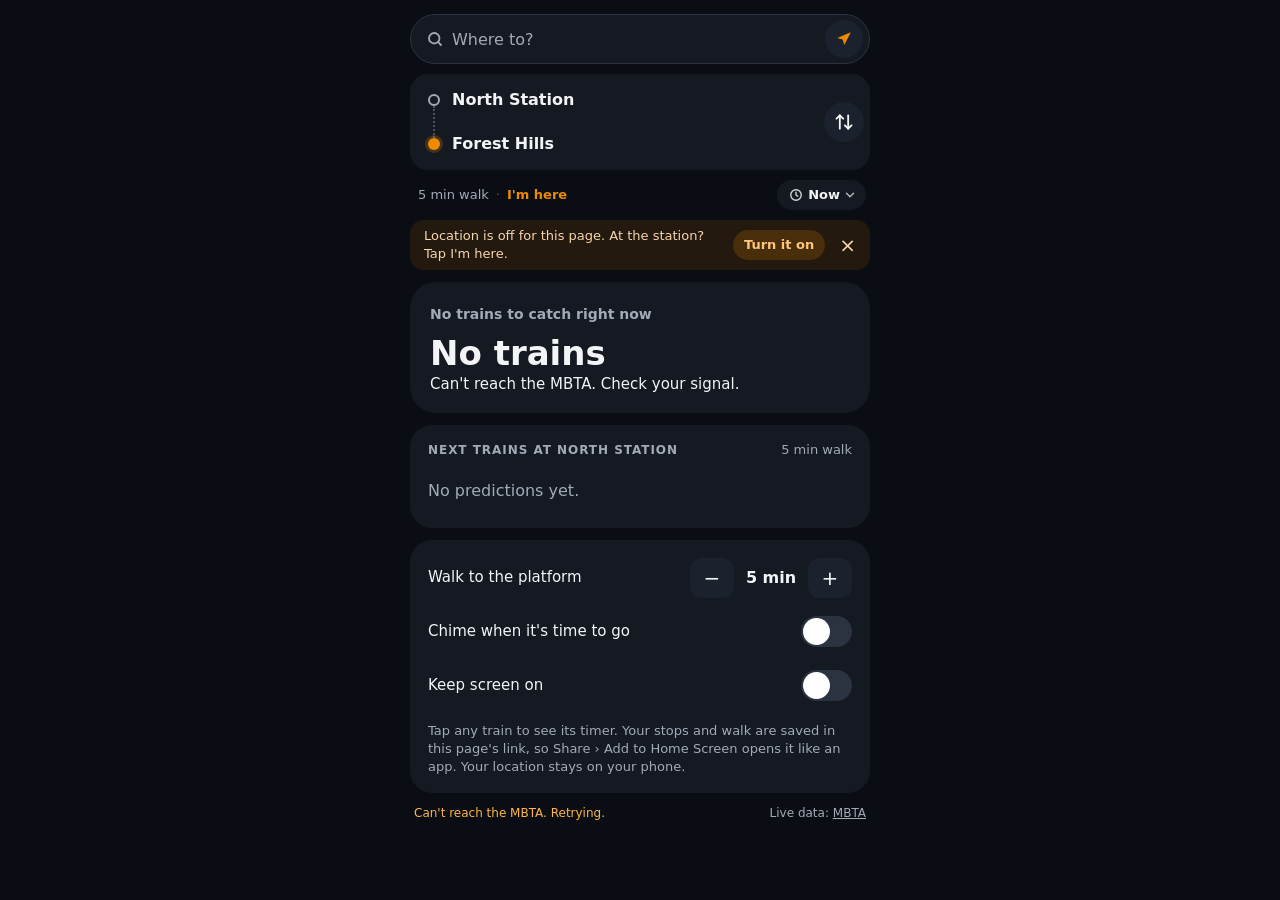
==== commit 1a1c7c8b: "commute: safe from a bad MBTA answer, under a Content-Security-Policy, and smoother The web prototyp" ====
--- a/commute/index.html
+++ b/commute/index.html
@@ -2,6 +2,8 @@
 <html lang="en">
 <head>
 <meta charset="utf-8">
+<!-- Only this page's own script runs (its hash: run tools/web-csp.py after editing the script), and it only talks to the MBTA, OpenStreetMap's search and this site: an injected handler or script never runs. -->
+<meta http-equiv="Content-Security-Policy" content="default-src 'none'; script-src 'sha256-95ptzSgNCsxA7OU/cc1OvhsELcFdIGFCcT1Ofp1nGY4='; style-src 'unsafe-inline'; img-src 'self' data:; connect-src 'self' https://api-v3.mbta.com https://nominatim.openstreetmap.org; manifest-src 'self'; base-uri 'none'; form-action 'none'">
 <meta name="viewport" content="width=device-width,initial-scale=1,viewport-fit=cover">
 <title>Muse Commute</title>
 <meta name="description" content="Live Orange Line trains, timed from your walk.">
@@ -47,7 +49,7 @@
 .search input::-webkit-search-cancel-button{-webkit-appearance:none}
 .loc{flex:none;width:38px;height:38px;border-radius:50%;border:0;background:var(--card-2);color:var(--accent);display:grid;place-items:center}
 .loc:active{background:var(--line)}
-.loc.busy svg{animation:spin 1s linear infinite}
+@media (prefers-reduced-motion:no-preference){.loc.busy svg{animation:spin 1s linear infinite}}
 @keyframes spin{to{transform:rotate(360deg)}}
 .cancel{flex:none;border:0;background:none;color:var(--accent);font-size:15px;font-weight:600;padding:0 12px;height:38px}
 .sugg{position:absolute;left:0;right:0;top:56px;z-index:30;background:var(--card);border:1px solid var(--line);border-radius:20px;padding:6px;max-height:min(58vh,460px);overflow:auto;-webkit-overflow-scrolling:touch;box-shadow:0 18px 44px rgba(0,0,0,.55);transform-origin:50% 0;view-transition-name:sugg}
@@ -422,7 +424,7 @@
 <script>
 (function () {
   'use strict';
-  var VERSION = '2026-11-17-12';
+  var VERSION = '2026-11-25-1';
   var API = 'https://api-v3.mbta.com';
   var POLL_MS = 15000, ALERT_MS = 120000;
   var CUSHION = 45000;   // aim to be on the platform this long before the train pulls in
@@ -451,7 +453,10 @@
     ['mlmnl', 'Malden Center', 'Malden Center', ['70034', '70035']],
     ['ogmnl', 'Oak Grove', 'Oak Grove', ['70036', 'Oak Grove-01', 'Oak Grove-02']]
   ];
-  var PLATFORM = {};
+  // Tables keyed by the MBTA's own strings have no prototype, so an id like "__proto__" or
+  // "constructor" is just a missing key, never a way into every object on the page.
+  function dict(o) { return Object.assign(Object.create(null), o || {}); }
+  var PLATFORM = dict();
   STATIONS.forEach(function (s, i) { s[3].forEach(function (p) { PLATFORM[p] = i; }); PLATFORM['place-' + s[0]] = i; });
   function keyIndex(k) { for (var i = 0; i < STATIONS.length; i++) if (STATIONS[i][0] === k) return i; return -1; }
 
@@ -498,13 +503,13 @@
     from: keyIndex('north'), to: keyIndex('forhl'), walk: 5, sound: false, awake: false,
     trains: [], alerts: [], fetchedAt: 0, error: '', backoffUntil: 0,
     here: null, place: null, fromSource: 'auto', walkSource: 'manual', locMsg: '',
-    startFix: null, placedOnce: false, riding: null, boardCandidate: null, destArr: {}, locDenied: false,
+    startFix: null, placedOnce: false, riding: null, boardCandidate: null, destArr: dict(), locDenied: false,
     planAt: null, planDay: null, manualWalk: 6, sched: [], schedKey: '', schedAt: 0,
     bigShows: 'train',  // the big number: 'train' (when your train comes in) or 'leave' (when to leave)
     pick: null,         // a train you picked to look at (its trip), instead of the one it picked for you
     manualAt: null      // "I'm here": { i: station, at: time } when this device can't tell you're at the station
   };
-  var chimed = {};
+  var chimed = dict();
   var $ = function (id) { return document.getElementById(id); };
 
   // ---------- motion ----------
@@ -521,6 +526,44 @@
     if (!el.hidden) return;
     el.hidden = false;
     if (!inVT) anim(el, [{ opacity: 0, transform: 'translateY(10px)' }, { opacity: 1, transform: 'none' }], { duration: 380, easing: EASE });
+  }
+  // Lists keep their items by trip: when a train leaves or joins, the rest glide to their new spots
+  // and a new one rises in, instead of the whole list jumping
+  var POP = [{ opacity: 0, transform: 'scale(.9)' }, { opacity: 1, transform: 'none' }];
+  function swapKeyed(box, html, rise) {
+    var before = dict(), had = false;
+    if (!reduced() && !inVT) Array.prototype.forEach.call(box.querySelectorAll('[data-trip]'), function (b) {
+      var r = b.getBoundingClientRect(); before[b.getAttribute('data-trip')] = { x: r.left, y: r.top }; had = true;
+    });
+    box.innerHTML = html;
+    if (!had) return;
+    Array.prototype.forEach.call(box.querySelectorAll('[data-trip]'), function (b) {
+      var was = before[b.getAttribute('data-trip')], el = b.closest('li') || b, r = b.getBoundingClientRect();
+      if (was) {
+        var dx = was.x - r.left, dy = was.y - r.top;
+        if (Math.abs(dx) > 1 || Math.abs(dy) > 1) anim(el, [{ transform: 'translate(' + dx + 'px,' + dy + 'px)' }, { transform: 'none' }], { duration: 320, easing: EASE });
+      } else if (rise) anim(el, rise, { duration: 300, easing: EASE, fill: 'backwards' });
+    });
+  }
+  // The delay banner is only rewritten when what it says changes, and it eases in and out (its
+  // height too, so the card under it glides instead of jumping)
+  var alertsHtml = '';
+  function setAlerts(html) {
+    var box = $('alerts');
+    if (html === alertsHtml) return;
+    var had = alertsHtml !== '';
+    alertsHtml = html;
+    if (reduced() || inVT || !box.animate) { box.innerHTML = html; return; }
+    var from = box.offsetHeight;
+    box.style.overflow = 'hidden';
+    if (!html) {
+      var out = box.animate([{ opacity: 1, height: from + 'px' }, { opacity: 0, height: '0px' }], { duration: 260, easing: EASE, fill: 'forwards' });
+      out.onfinish = function () { if (alertsHtml === '') box.innerHTML = ''; out.cancel(); box.style.overflow = ''; };
+      return;
+    }
+    box.innerHTML = html;
+    var grow = box.animate([{ opacity: had ? 1 : 0, height: from + 'px' }, { opacity: 1, height: box.offsetHeight + 'px' }], { duration: 300, easing: EASE });
+    grow.onfinish = function () { box.style.overflow = ''; };
   }
   // A change you make (swap, a new stop, a new time) paints as one smooth transition: the station
   // names glide to their new spots and the rest crossfades. Until it paints, other repaints wait.
@@ -617,7 +660,7 @@
       'filter[route]': 'Orange',
       'include': 'vehicle'
     }).then(function (j) {
-      var vehicles = {}, byDir = [{}, {}];
+      var vehicles = dict(), byDir = [dict(), dict()];
       (j.included || []).forEach(function (v) { if (v.type === 'vehicle') vehicles[v.id] = v; });
       (j.data || []).forEach(function (p) {
         var a = p.attributes || {}, r = p.relationships || {}, d = a.direction_id;
@@ -662,7 +705,7 @@
     }).then(function () { if (loadingKey === key) loading = false; });
   }
 
-  var KEEP_EFFECTS = { DELAY: 1, SUSPENSION: 1, SHUTTLE: 1, DETOUR: 1, STOP_CLOSURE: 1, STATION_CLOSURE: 1, CANCELLATION: 1, SNOW_ROUTE: 1, TRACK_CHANGE: 1, STOP_MOVE: 1, SERVICE_CHANGE: 3, NOTICE: 5, STATION_ISSUE: 5, EXTRA_SERVICE: 9 };
+  var KEEP_EFFECTS = dict({ DELAY: 1, SUSPENSION: 1, SHUTTLE: 1, DETOUR: 1, STOP_CLOSURE: 1, STATION_CLOSURE: 1, CANCELLATION: 1, SNOW_ROUTE: 1, TRACK_CHANGE: 1, STOP_MOVE: 1, SERVICE_CHANGE: 3, NOTICE: 5, STATION_ISSUE: 5, EXTRA_SERVICE: 9 });
   function loadAlerts() {
     api('/alerts', { 'filter[route]': 'Orange', 'filter[datetime]': 'NOW', 'filter[activity]': 'BOARD,EXIT,RIDE' })
       .then(function (j) { state.alerts = j.data || []; render(); })
@@ -800,14 +843,14 @@
     }
   }
 
-  var LEVEL = { EMPTY: 1, MANY_SEATS_AVAILABLE: 1, FEW_SEATS_AVAILABLE: 2, STANDING_ROOM_ONLY: 3, CRUSHED_STANDING_ROOM_ONLY: 4, FULL: 4 };
+  var LEVEL = dict({ EMPTY: 1, MANY_SEATS_AVAILABLE: 1, FEW_SEATS_AVAILABLE: 2, STANDING_ROOM_ONLY: 3, CRUSHED_STANDING_ROOM_ONLY: 4, FULL: 4 });
   var FILL = [12, 34, 62, 86, 100];
   // The train itself: the T lists its cars front first (the end that pulls in first, in the
   // direction it's going), so it's drawn back-to-front, left to right, nose on the right.
   function consistHTML(v) {
     var cs = v && v.attributes && v.attributes.carriages;
     if (!cs || !cs.length) return '';
-    var cars = cs.map(function (c, i) { return { lv: LEVEL[c.occupancy_status] || 0, pct: c.occupancy_percentage, fromFront: i + 1 }; });
+    var cars = cs.map(function (c, i) { return { lv: +LEVEL[c.occupancy_status] || 0, pct: +c.occupancy_percentage || 0, fromFront: i + 1 }; });
     var best = null;
     cars.forEach(function (c) {
       if (c.lv && (!best || c.lv < best.lv || (c.lv === best.lv && (c.pct || 0) < (best.pct || 0)))) best = c;
@@ -862,7 +905,7 @@
   function setPlan(v) {
     state.planAt = v || null;
     state.planDay = v ? planDayFor(v) : null;
-    chimed = {}; state.sched = []; state.schedKey = '';
+    chimed = dict(); state.sched = []; state.schedKey = '';
     saveSettings(); loadSchedule(); smooth();
   }
   // When you're leaving: one small button ("Leaving now" / "Leaving 5 PM") with a menu
@@ -903,7 +946,7 @@
       'filter[max_time]': pad(endHour) + ':' + pad(e.getMinutes())
     }).then(function (j) {
       if (from !== state.from || to !== state.to) return;
-      var byTrip = {};
+      var byTrip = dict();
       (j.data || []).forEach(function (sc) {
         var a = sc.attributes || {}, r = sc.relationships || {};
         var trip = r.trip && r.trip.data && r.trip.data.id, stop = r.stop && r.stop.data && r.stop.data.id;
@@ -1170,7 +1213,7 @@
       return '<button type="button" class="tchip ' + cls.join(' ') + '" data-trip="' + esc(t.trip) + '" aria-pressed="' + (t.trip === sel) + '" aria-label="' + esc('The ' + clock(t.arr) + ' train, ' + cap) + '">'
         + clock(t.arr) + '<small>' + esc(cap) + '</small></button>';
     }).join('');
-    if (html !== stripKey) { chips.innerHTML = html; stripKey = html; }   // only when it changes, so taps land
+    if (html !== stripKey) { swapKeyed(chips, html, POP); stripKey = html; }   // only when it changes, so taps land
     var i = -1;
     list.forEach(function (u, k) { if (u.t.trip === sel) i = k; });
     strip.querySelector('[data-step="-1"]').disabled = i <= 0;
@@ -1209,11 +1252,11 @@
 
     // alerts
     var al = relevantAlerts();
-    $('alerts').innerHTML = al.length ? al.map(function (x) {
+    setAlerts(al.length ? al.map(function (x) {
       var a = x.attributes, bad = (a.severity || 0) >= 7 || a.effect === 'SUSPENSION' || a.effect === 'SHUTTLE';
       var chip = a.effect === 'DELAY' ? 'Delays' : a.effect === 'SHUTTLE' ? 'Shuttle' : a.effect === 'SUSPENSION' ? 'No trains' : 'Heads up';
       return '<div class="alert' + (bad ? ' bad' : '') + '"><span class="chip">' + chip + '</span><span>' + esc(a.short_header || a.header) + '</span></div>';
-    }).join('') : '';
+    }).join('') : '');
 
     // pick the train you can make (a plan for later means: not before then)
     var ps = planStart();
@@ -1324,7 +1367,7 @@
       listSkel = true; listHtml = '';
     } else {
       var html = rows.length ? rows.join('') : '<li><span class="muted">No predictions yet.</span></li>';
-      if (html !== listHtml) { list.innerHTML = html; listHtml = html; }   // only when it changes, so taps land
+      if (html !== listHtml) { swapKeyed(list, html, RISE); listHtml = html; }   // only when it changes, so taps land
       if (listSkel && !inVT) Array.prototype.forEach.call(list.children, function (li, i) {
         anim(li, RISE, { duration: 340, delay: i * 40, easing: EASE, fill: 'backwards' });
       });
@@ -1390,7 +1433,7 @@
     var c = routeCache[state.from + '-' + state.to];
     if (c && Date.now() - c.at < 60000) { state.trains = c.trains; state.fetchedAt = c.at; }
     else { state.trains = []; state.fetchedAt = 0; }
-    state.error = ''; chimed = {}; trackKey = ''; state.pick = null;
+    state.error = ''; chimed = dict(); trackKey = ''; state.pick = null;
     state.sched = []; state.schedKey = ''; setTimeout(loadSchedule, 0);
     state.startFix = state.here; state.riding = null; state.boardCandidate = null;
     saveSettings(); smooth(); loadTrains();
@@ -1467,21 +1510,32 @@
     }, { enableHighAccuracy: true, timeout: 12000, maximumAge: 10000 });
   }
   $('locBtn').addEventListener('click', function () { state.fromSource = 'auto'; startWatching(); useMyLocation(true); });
+  // The When menu springs open and fades shut (160 ms, like the search list)
+  var menuOpen = false;
   function whenMenu(open) {
     var menu = $('whenMenu');
-    if (open === !menu.hidden) return;
+    if (open === menuOpen) return;
+    menuOpen = open;
     $('whenBtn').setAttribute('aria-expanded', open ? 'true' : 'false');
-    menu.hidden = !open;
-    if (open) anim(menu, [{ opacity: 0, transform: 'translateY(-6px) scale(.96)' }, { opacity: 1, transform: 'none' }], { duration: 180, easing: EASE });
-  }
-  $('whenBtn').addEventListener('click', function () { whenMenu($('whenMenu').hidden); });
+    if (open) {
+      menu.hidden = false;
+      menu.style.pointerEvents = '';
+      anim(menu, [{ opacity: 0, transform: 'translateY(-6px) scale(.96)' }, { opacity: 1, transform: 'none' }], { duration: 180, easing: EASE });
+      return;
+    }
+    menu.style.pointerEvents = 'none';
+    var a = anim(menu, [{ opacity: 1, transform: 'none' }, { opacity: 0, transform: 'translateY(-6px) scale(.96)' }], { duration: 160, easing: 'ease-in' });
+    if (a) a.onfinish = function () { if (!menuOpen) menu.hidden = true; };
+    else menu.hidden = true;
+  }
+  $('whenBtn').addEventListener('click', function () { whenMenu(!menuOpen); });
   Array.prototype.forEach.call(document.querySelectorAll('#whenMenu [data-plan]'), function (c) {
     c.addEventListener('click', function () { whenMenu(false); setPlan(c.getAttribute('data-plan')); });
   });
   $('pickChip').addEventListener('click', function () { try { $('planTime').showPicker(); } catch (e) {} });
   $('planTime').addEventListener('change', function () { if (this.value) { whenMenu(false); setPlan(this.value); } });
   document.addEventListener('pointerdown', function (e) {
-    if (!$('whenMenu').hidden && !$('when').contains(e.target)) whenMenu(false);
+    if (menuOpen && !$('when').contains(e.target)) whenMenu(false);
   }, true);
   document.addEventListener('keydown', function (e) { if (e.key === 'Escape') whenMenu(false); });
   $('segTrain').addEventListener('click', function () { setBig('train'); });
@@ -1529,7 +1583,7 @@
     var b = e.target.closest ? e.target.closest('[data-act="here"], [data-act="nothere"]') : null;
     if (!b) return;
     state.manualAt = b.getAttribute('data-act') === 'here' ? { i: state.from, at: Date.now() } : null;
-    state.pick = null; chimed = {};
+    state.pick = null; chimed = dict();
     smooth();
   });
   $('locHelpX').addEventListener('click', function () {
@@ -1815,7 +1869,7 @@
     closeSearch();
   }, true);
 
-  function setWalk(n) { state.walk = Math.max(1, Math.min(30, n)); state.manualWalk = state.walk; state.walkSource = 'manual'; chimed = {}; saveSettings(); render(); }
+  function setWalk(n) { state.walk = Math.max(1, Math.min(30, n)); state.manualWalk = state.walk; state.walkSource = 'manual'; chimed = dict(); saveSettings(); render(); }
   $('walkMinus').addEventListener('click', function () { setWalk(state.walk - 1); });
   $('walkPlus').addEventListener('click', function () { setWalk(state.walk + 1); });
   $('soundChk').addEventListener('change', function () {
